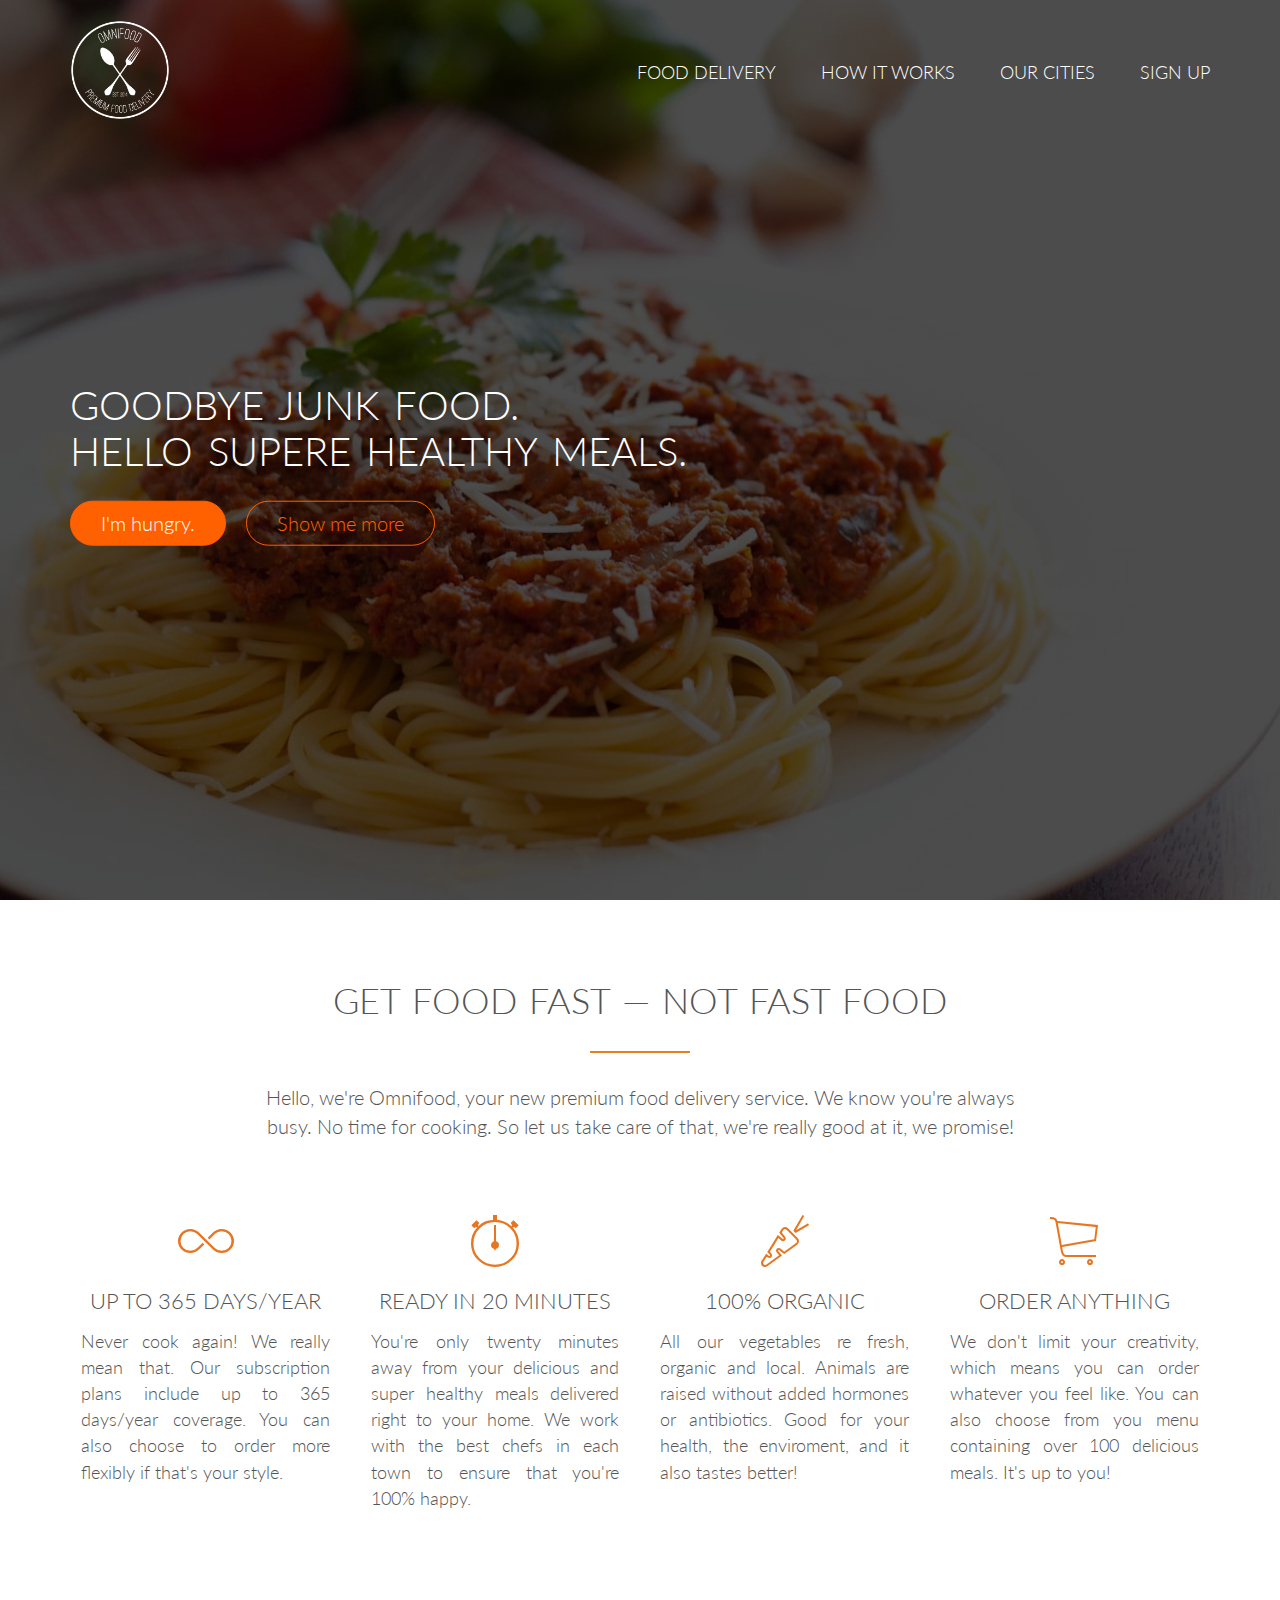
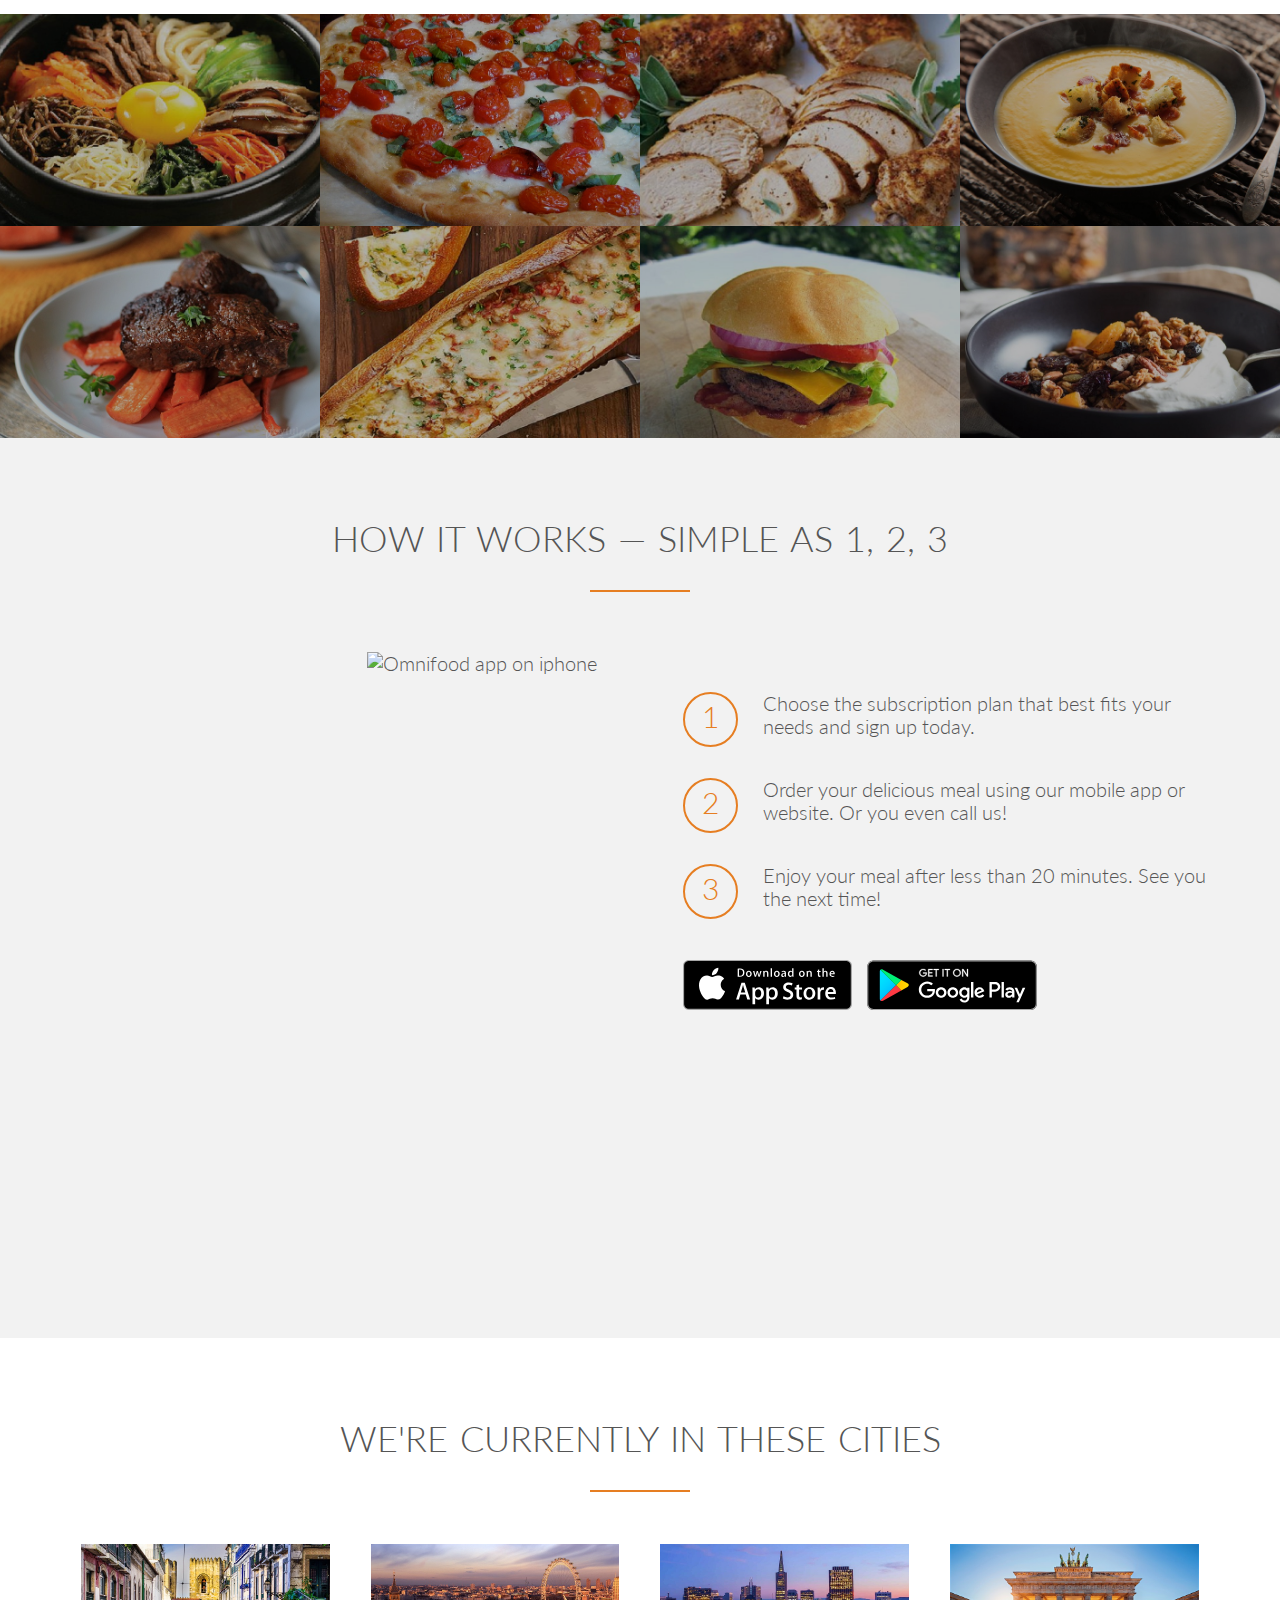
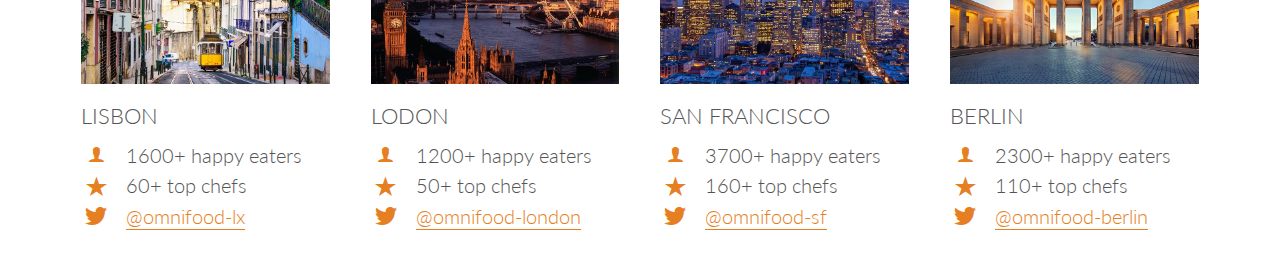
==== omni food/index.html @ cb9ea48e "city section" ====
<!DOCTYPE html>
<html lang="en">
<head>
	<title>Omnifood</title>
	<link rel="stylesheet" type="text/css" href="resource/css/style.css">
	<link rel="stylesheet" type="text/css" href="venders/css/normalize.css">
	<link rel="stylesheet" type="text/css" href="venders/css/grids.css">
	<link href="https://fonts.googleapis.com/css?family=Lato:100,300,300i,400" rel="stylesheet">
	<link rel="stylesheet" type="text/css" href="venders/css/ionicons.min.css">
</head>
<body>
<header>

<nav >
<div class="row">
	<img src="resource/image/logo-white.png" class="logo">

		<ul class="main-nav">
			<li><a href="#">food delivery</a></li>
			<li><a href="#">how it works</a></li>
			<li><a href="#">our cities</a></li>
			<li><a href="#">sign up</a></li>
		</ul>

	</div>
	</nav>
	<div class="hero-text-box">
	<h1>goodbye junk food. <br>hello supere healthy meals.</h1>
	<a class="btn btn-full" href="#">I'm hungry.</a>
	<a class="btn btn-ghost" href="">Show me more</a>
</div>
</header>
<section class="section-features">
	<div class="row">
		<h2>Get food fast &mdash; not fast food</h2>
		<p class="long-copy">
			Hello, we're Omnifood, your new premium food delivery service. We know you're always busy. No time for cooking. So let us take care of that, we're really good at it, we promise!
		</p>
	</div>

	<div class="row">
		<div class="col span-1-of-4 box">
			<i class="ion-ios-infinite-outline  icon-big"></i>
			<h3>Up to 365 days/year</h3>
			<p>Never cook again! We really mean that. Our subscription plans include up to 365 days/year coverage. You can also choose to order more flexibly if that's your style.</p>
		</div>

		<div class="col span-1-of-4 box">
			<i class="ion-ios-stopwatch-outline icon-big"></i>
			<h3>Ready in 20 minutes</h3>
			<p>You're only twenty minutes away from your delicious and super healthy meals delivered right to your home. We work with the best chefs in each town to ensure that you're 100% happy.</p>
		</div>


		<div class="col span-1-of-4 box">
				<i class="ion-ios-nutrition-outline icon-big"></i>
			<h3>100% organic</h3>
			<p>All our vegetables re fresh, organic and local. Animals are raised without added hormones or antibiotics. Good for your health, the enviroment, and it also tastes better!</p>
		</div>

		<div class="col span-1-of-4 box">
			<i class="ion-ios-cart-outline icon-big"></i>
			<h3>Order anything</h3>
			<p>We don't limit your creativity, which means you can order whatever you feel like. You can also choose from you menu containing over 100 delicious meals. It's up to you!</p>
		</div>
	</div>
</section>



<section class="section-meals">
	<ul class="meals-showcase clearfix">
		<li>
			<figure class="meal-photo">
				<img src="resource/image/1.jpg" alt="Korean bibimbap with egg and vegetables">
			</figure>
		</li>
		<li>
			<figure class="meal-photo">
					<img src="resource/image/2.jpg" alt="Simple italian pizza with cherry tomatoes">
			</figure>
		</li>
		<li>
			<figure class="meal-photo">
					<img src="resource/image/3.jpg" alt="Chicken breast stack with vegetables">
			</figure>
		</li>
		<li>
			<figure class="meal-photo">
					<img src="resource/image/4.jpg" alt="Autumn pumpkin soup">
			</figure>
		</li>
	</ul>
	<ul class="meals-showcase clearfix">
		<li>
			<figure class="meal-photo">
				<img src="resource/image/5.jpg" alt="Paleo beef steak with vegetables">
			</figure>
		</li>
		<li>
			<figure class="meal-photo">
					<img src="resource/image/6.jpg" alt="Healthy baguette with egg and vegetables">
			</figure>
		</li>
		<li>
			<figure class="meal-photo">
					<img src="resource/image/7.jpg" alt="Burger with cheddar and bacon">
			</figure>
		</li>
		<li>
			<figure class="meal-photo">
					<img src="resource/image/8.jpg" alt="Granola with cherries and strawberries">
			</figure>
		</li>
	</ul>
</section >

<section class="section-steps">
	<div class="row">
		<h2>How it works &mdash; Simple as 1, 2, 3</h2>
	</div>
	<div class="row">
		<div class="col span-2-of-4 steps-box">
			<img src="resource/image/iphone1.png" alt="Omnifood app on iphone" class="app-screen">
		</div>
		<div class="col span-2-of-4  steps-box">
			<div class="works-step">
				<div>1</div>
				<p>Choose the subscription plan that best fits your needs and sign up today.</p>
			</div>

		<div class="works-step">
			<div>2</div>
			<p>Order your delicious meal using our mobile app or website. Or you even call us!</p>
		</div>
		<div class="works-step">
			<div>3</div>
			<p>Enjoy your meal after less than 20 minutes. See you the next time!</p>
		</div>
		<a href="#" class="btn-app"><img src="resource/image/appstore-download.svg" alt="App Store Button"></a>
		<a href="#" class="btn-app"><img src="resource/image/android-download.svg" alt="Play Store Button"></a>
	</div>
	</div>
</section>
<section class="section-cities">
	<div class="row">
		<h2>We're currently in these cities</h2>
	</div>
	<div class="row">
		<div class="col span-1-of-4 box">
			<img src="resource/image/libton.jpg" alt="Lisbon">
			<h3>Lisbon</h3>
			<div class="city-feature">
				<i class="ion-ios-person icon-small"></i>
				1600+ happy eaters
			</div>
			<div class="city-feature">
				<i class="ion-ios-star icon-small"></i>
				60+ top chefs
			</div>
			<div class="city-feature">
				<i class="ion-social-twitter icon-small"></i>
				<a href="#">@omnifood-lx</a>
			</div>
		</div>
		<div class="col span-1-of-4 box">
			<img src="resource/image/london.jpg" alt="London">
			<h3>Lodon</h3>
			<div class="city-feature">
				<i class="ion-ios-person icon-small"></i>
				1200+ happy eaters
			</div>
			<div class="city-feature">
				<i class="ion-ios-star icon-small"></i>
				50+ top chefs
			</div>
			<div class="city-feature">
				<i class="ion-social-twitter icon-small"></i>
				<a href="#">@omnifood-london</a>
			</div>
		</div>
		<div class="col span-1-of-4 box">
			<img src="resource/image/san.jpg" alt="San Francisco">
			<h3>San Francisco</h3>
			<div class="city-feature">
				<i class="ion-ios-person icon-small"></i>
				3700+ happy eaters
			</div>
			<div class="city-feature">
				<i class="ion-ios-star icon-small"></i>
				160+ top chefs
			</div>
			<div class="city-feature">
				<i class="ion-social-twitter icon-small"></i>
				<a href="#">@omnifood-sf</a>
			</div>
		</div>
		<div class="col span-1-of-4 box">
			<img src="resource/image/berlin.jpg" alt="Berlin">
			<h3>Berlin</h3>
			<div class="city-feature">
				<i class="ion-ios-person icon-small"></i>
				2300+ happy eaters
			</div>
			<div class="city-feature">
				<i class="ion-ios-star icon-small"></i>
				110+ top chefs
			</div>
			<div class="city-feature">
				<i class="ion-social-twitter icon-small"></i>
				<a href="#">@omnifood-berlin</a>
			</div>
		</div>
	</div>
</section>
</body>
</html>
---- omni food/resource/css/style.css ----
/*---basic setup----*/
*{
	margin: 0;
	padding: 0;
	box-sizing: border-box;
}

html{
	background-color: #fff;
	color: #555;
	font-family: 'Lato', 'Arial',sans-serif;
	font-size: 20px;
	font-weight: 300;
	text-rendering: optimizeLegibility;

}

.clearfix{zoom:1}
.clearfix:after{
	content: '.';
	clear: both;
	display: block;
	height: 0;
	visibility: hidden;
}
/*-------------------*/
/* reusable component*/
/*-------------------*/

.row{
	max-width: 1140px;
	margin: 0 auto;
}
section{
	padding: 80px 0!important;
clear: both;
}

.box{
	padding: 1%;
}
/*----Heading------*/
h1,
h2,
h3{
	font-weight: 300;
	text-transform: uppercase;

}

h1{
	margin-top: 0;
	margin-bottom: 20px;
	color:#fff;
	font-size: 240%;
	word-spacing: 4px;
}
h2{
	font-size: 180%;
	word-spacing: 2px;
	text-align: center;
	margin-bottom: 30px;
}
h3{
	font-size: 110%;
	margin-bottom: 15px;
}
h2:after{
	display: block;
	height: 2px;
	background-color: #e67e22;
	content: "";
	width: 100px;
	margin: 0 auto;
	margin-top: 30px;
}


/*------PARAGRAPHS--------*/
.long-copy{
	line-height: 145%;
	width: 70%;
	margin-left: 15%;
	text-align: center;

}

.box p{
	font-size: 90%;
	line-height: 145%;
	text-align: justify;
  text-justify: inter-word;
}

/*------ICONS--------*/

.icon-big{
	font-size: 320%;
	display: block;
	color: #e67622;
	margin-bottom: 10px;
}
.icon-small{
	display: inline-block;
	width:30px;
	text-align: center;
	color: #e67e22;
	font-size: 120%;
	margin-right: 10px;

	line-height: 120%;
	vertical-align: middle;
	margin-top: -5px;
}

/*----------LINK----*/
a:link,
a:visited{
	color: #e67e22;
	text-decoration: none;
	padding-bottom: 1px;
	border-bottom: 1px solid #e67e22;
	transition: border-bottom 0.2s, color 0.2s;
}
a:hover,
a:active{
	color:#555;
	border-bottom: 1px solid transparent;
}
/*------Buttom--------*/

.btn:link,
.btn:visited {
	display: inline-block;
	padding: 10px 30px;
	font-weight: 300;
	text-decoration: none;
	border-radius: 200px;
	transition: background-color 0.2s,border 0.2s,color 0.2s;
}

.btn-full:link,
.btn-full:visited{
	background-color: #FF6000;
	border: 1px solid #FF6000;
	color: #FFF;
	margin-right: 15px;
}

.btn-ghost:link,
.btn-ghost:visited{
	border: 1px solid #FF6000;
	color: #FF6000;

}

.btn:active,
.btn:hover{
	background-color: #CA6D00;
	color: #fff;
	border-color: #CA6D00;
}


/*---header-----*/
header{
	background-image:   linear-gradient(rgba(0,0,0,0.7),rgba(0,0,0,0.7)), url(img/spaghetti.jpg);
	background-size: cover;
	background-position: center;
	height: 100vh;
}

.hero-text-box{
	position: absolute;
	width: 1140px;
	top:50%;
	left: 50%;
	transform: translate(-50%,-50%);
}

.logo{
	height: 100px;
	width: auto;
	float: left;
	margin-top: 20px;
}

.main-nav{
	float: right;
	list-style: none;
	margin-top: 60px;
}

.main-nav li{
	display: inline-block;
	margin-left: 40px;
}

.main-nav li a:link,
.main-nav li a:visited{
	padding: 4px 0;
	text-decoration: none;
	color: #fff;
	text-transform: uppercase;
	font-size: 90%;
	border-bottom: 2px solid transparent;
	transition: border-bottom 0.2s;
}

.main-nav li a:hover,
.main-nav li a:active{
	border-bottom: 2px solid #FF6000;
}


/*---features-----*/

.section-features{
	text-align: center;

}
.section-features .long-copy{
	margin-bottom: 40px;

}


/*----------MEALS----*/

.section-meals{
	padding: 0;
	padding-bottom: 0!important;
	list-style: none;
	width: 100%;


}
.meals-showcase li{
	display: block;
	float: left;
	width: 25%;


}
.meal-photo{
	width: 100%;
	margin: 0;
background-color: #000;
	overflow: hidden;
}

.meal-photo img{
	opacity: 0.7;
	width: 100%;
	height: auto;
	transform: scale(1.15);
	transition: transform 0.5s,opacity 0.5s;
}

.meal-photo img:hover{
	opacity: 1;
	transform: scale(1.03);
}

/*------HOW IT WORKS--------*/
.section-steps{

	background: #f2f2f2;
height: 100vh;
}
.steps-box:first-child{
	text-align: right;
	padding-right: 3%;
	margin-top: 30px;
}
.steps-box:last-child{
	padding-left: 3%;
	margin-top: 70px;
	margin-bottom: 70px;
}
.app-screen{
	width: 40%;
}
.works-step{
	margin-bottom: 40px;
}
.works-step:last-of-type{
	margin-bottom: 50px;
}
.works-step div{
	color: #e67e22;
	border: 2px solid #e67e22;
	display: inline-block;
	border-radius: 50%;
	height: 55px;
	width: 55px;
	text-align: center;
	padding: 5px;
	float: left;
	font-size: 150%;
	margin-right: 25px;
}
.btn-app:link,
.btn-app:visited{
	border: 0;
}
.btn-app img{
	height: 50px;
	width: auto;
	margin-right: 10px;
}

/*---------------------------CITIES---------------*/

.box img{
	width: 100%;
	height: auto;
	margin-bottom: 15px;
}
.city-feature{
	margin-bottom: 5px;
}
---- omni food/venders/css/grids.css ----
/*  SECTIONS  ============================================================================= */

.section {
	clear: both;
	padding: 0px;
	margin: 0px;
}

/*  GROUPING  ============================================================================= */


.group:before,
.group:after {
    content:"";
    display:table;
}
.group:after {
    clear:both;
}
.group {
    zoom:1; /* For IE 6/7 (trigger hasLayout) */
}

/*  GRID COLUMN SETUP   ==================================================================== */

.col {
	display: block;
	float:left;
	margin: 1% 0 1% 1.6%;
}

.col:first-child { margin-left: 0; } /* all browsers except IE6 and lower */


/*  REMOVE MARGINS AS ALL GO FULL WIDTH AT 480 PIXELS */

@media only screen and (max-width: 480px) {
	.col {
		margin: 1% 0 1% 0%;
	}
}

/*  GRID OF FOUR   ============================================================================= */

.span-4-of-4 {
	width: 100%;
}

.span-3-of-4 {
	width: 74.6%;
}

.span-2-of-4 {
	width: 49.2%;
}

.span-1-of-4 {
	width: 23.8%;
}


/*  GO FULL WIDTH AT LESS THAN 480 PIXELS */

@media only screen and (max-width: 480px) {
	.span-4-of-4 {
		width: 100%;
	}
	.span-3-of-4 {
		width: 100%;
	}
	.span-2-of-4 {
		width: 100%;
	}
	.span-1-of-4 {
		width: 100%;
	}
}
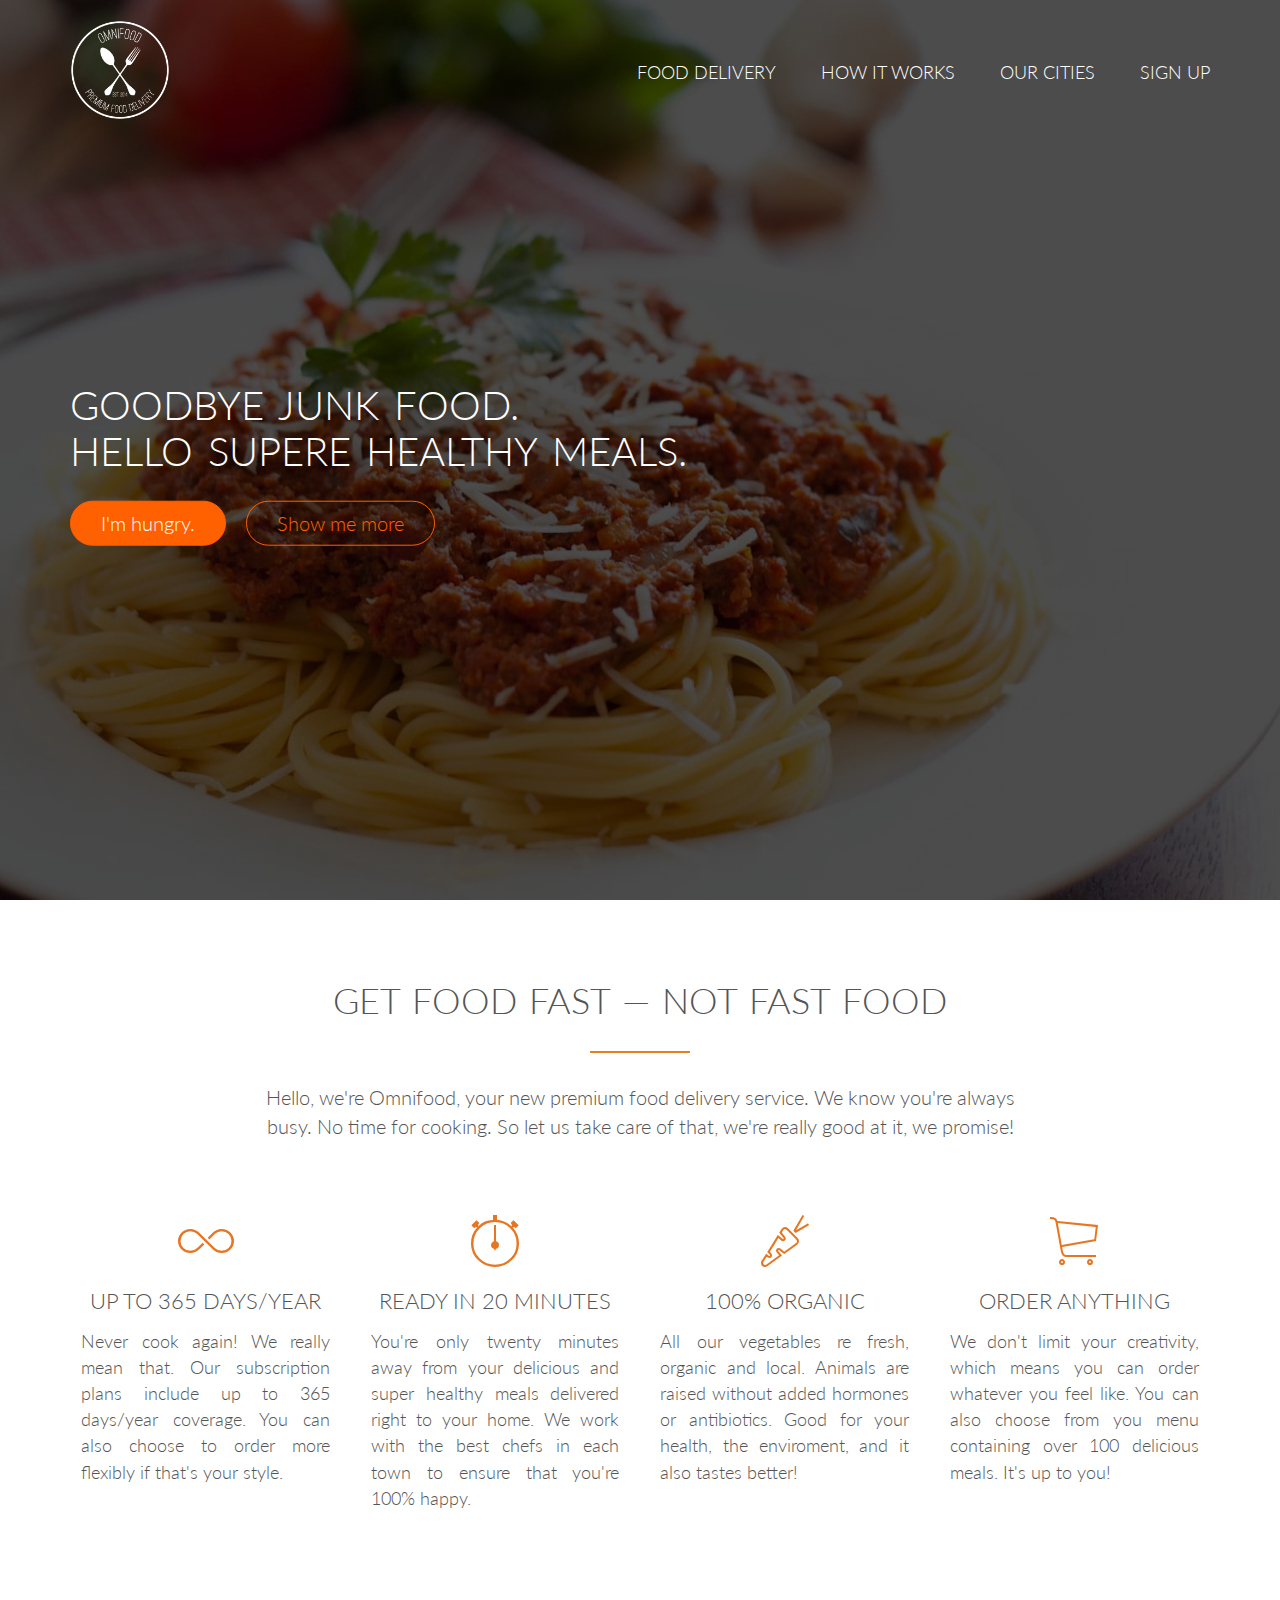
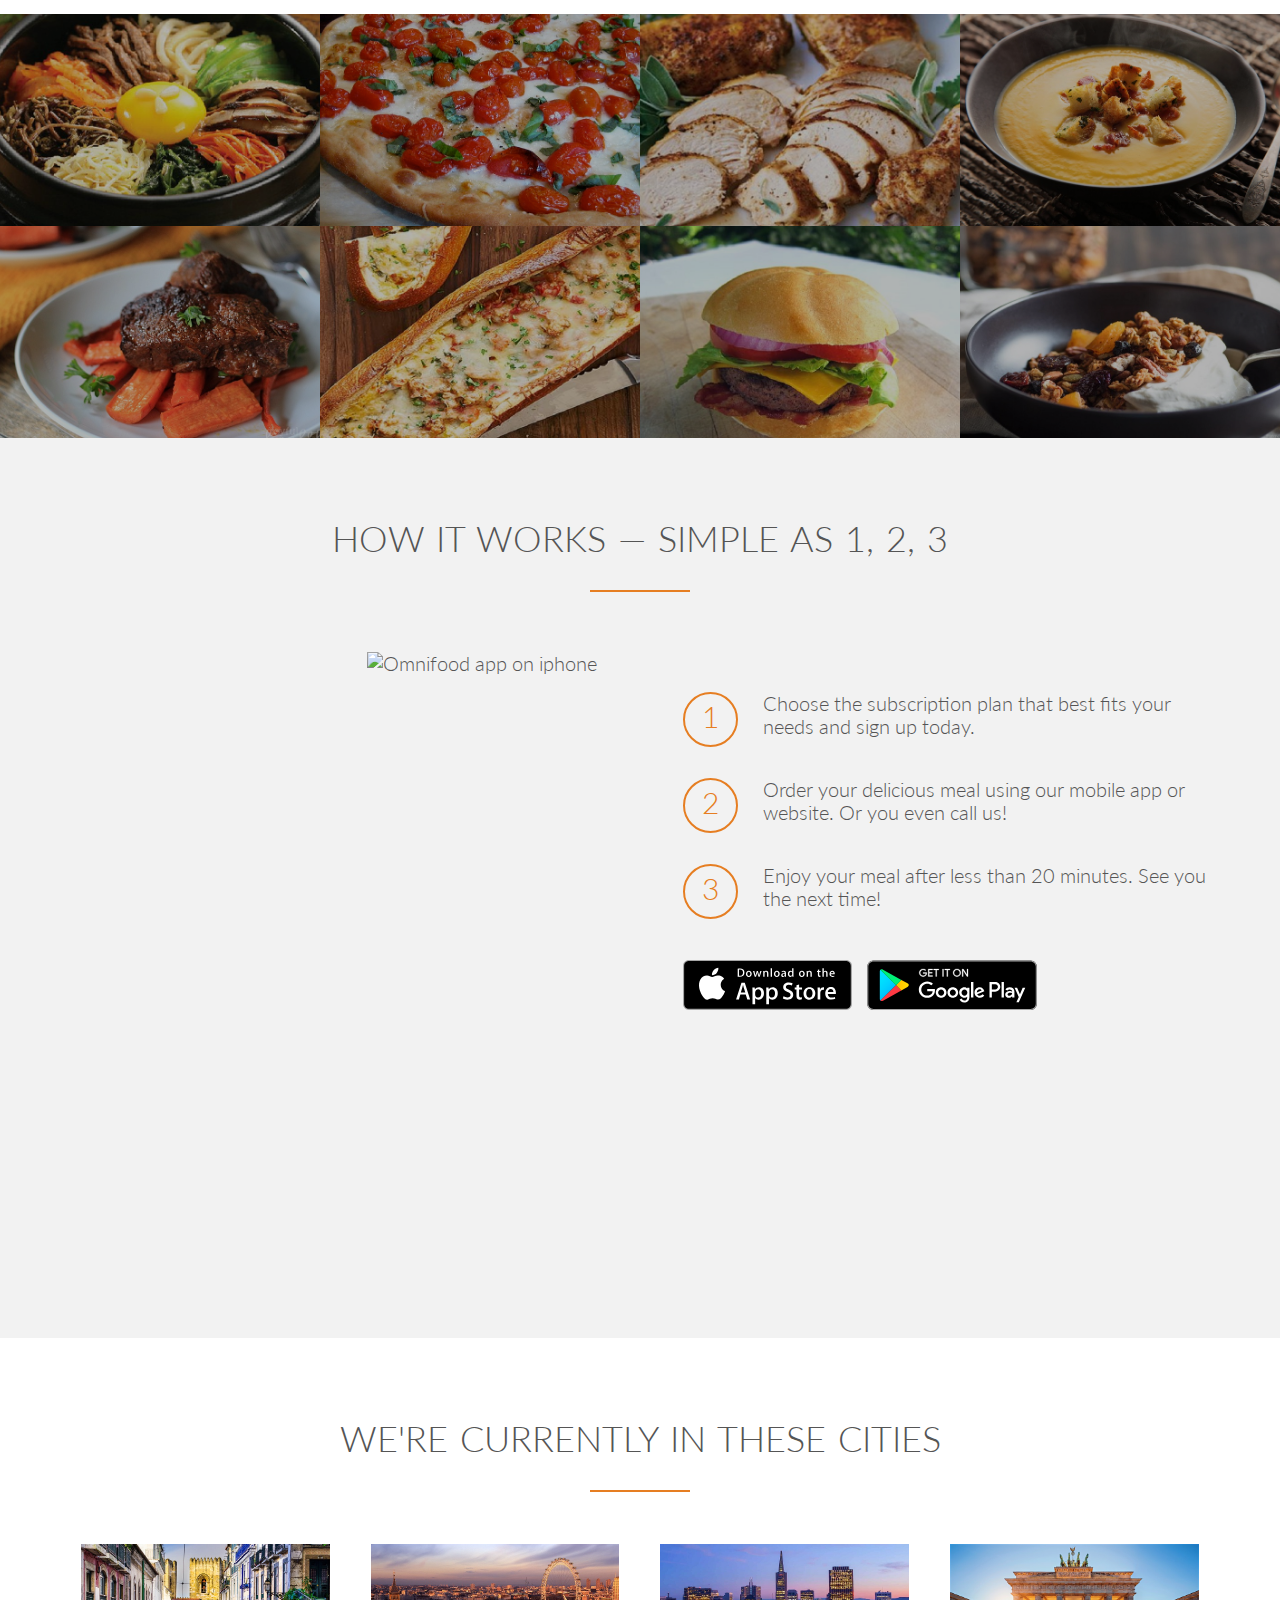
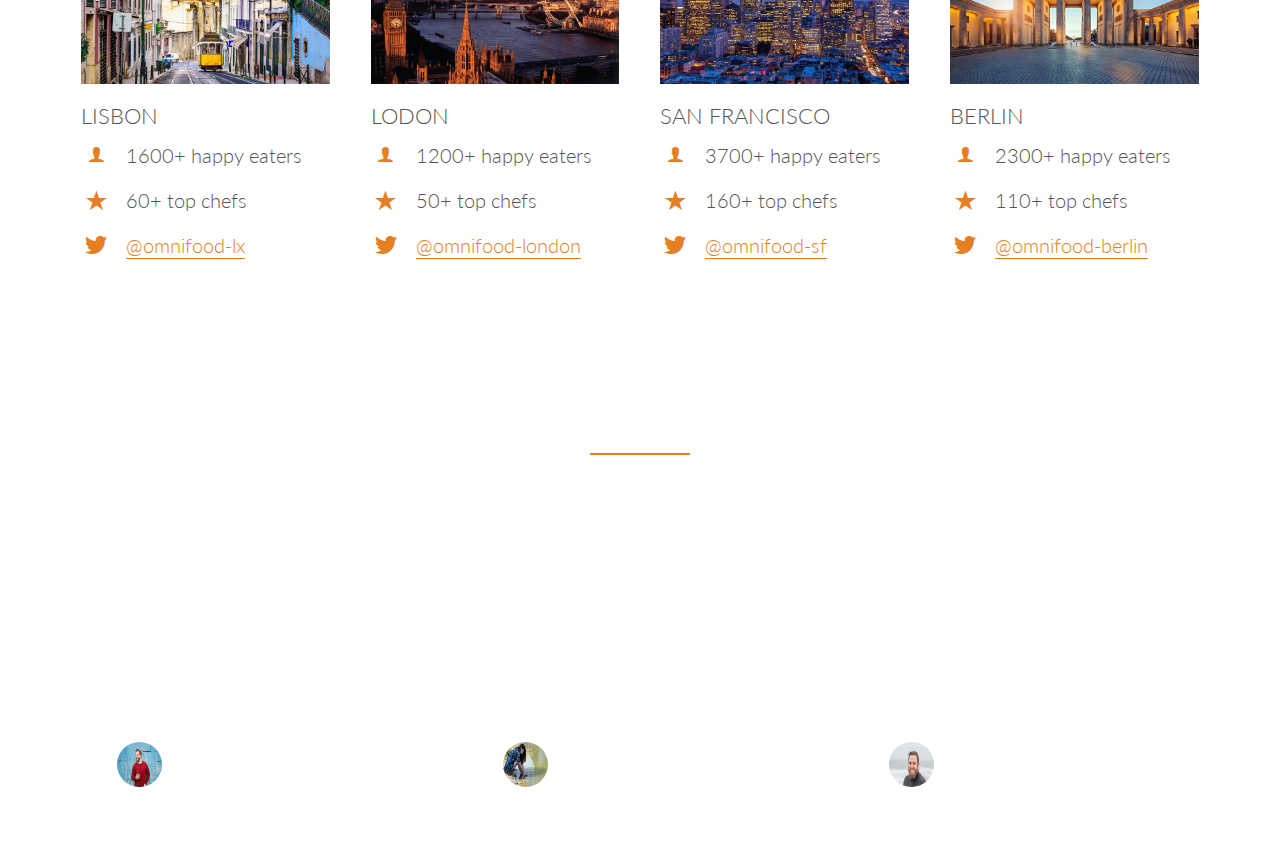
==== commit 5c9ece23: "testominial section" ====
--- a/omni food/index.html
+++ b/omni food/index.html
@@ -213,5 +213,31 @@
 		</div>
 	</div>
 </section>
+
+<section class="section-testimonials">
+	<div class="row">
+		<h2>Our customers can't live without us</h2>
+	</div>
+	<div class="row">
+		<div class="col span-1-of-3">
+			<blockquote>
+				Omnifood is just awesome! I just launched a startup which leaves me with no time for cooking, so Omnifood is a life-saver. Now that I got used to it, I couldn't live without my daily meals!
+				<cite><img src="resource/image/alberto.jpg" alt="alberto">Alberto Duncan</cite>
+			</blockquote>
+		</div>
+		<div class="col span-1-of-3">
+			<blockquote>
+				Inexpensive, healthy and great-tasting meals, delivered right to my home. We have lots of food delivery here in Lisbon, but no one comes even close to Omnifood. Me and my family are so in love!
+				<cite><img src="resource/image/silva.jpg" alt="silva">Joana Silva</cite>
+			</blockquote>
+		</div>
+		<div class="col span-1-of-3">
+			<blockquote>
+				I was looking for a quick and easy food delievery service in San Francisco. I tried a lot of them and ended up with Omnifood. Best food delivery service in the Bay Area. Keep up the great work!
+				<cite><img src="resource/image/Milton-Chapman.jpg" alt="milton">Milton Chapman</cite>
+			</blockquote>
+		</div>
+	</div>
+</div>
 </body>
 </html>
--- a/omni food/resource/css/style.css
+++ b/omni food/resource/css/style.css
@@ -312,11 +312,52 @@
 
 /*---------------------------CITIES---------------*/
 
+
 .box img{
 	width: 100%;
 	height: auto;
 	margin-bottom: 15px;
 }
 .city-feature{
+	height: 40px;
 	margin-bottom: 5px;
 }
+
+/*---------------------------TESTIMONIALS---------------*/
+
+.section-testimonials{
+	background-image: linear-gradient(rgba(0, 0, 0, 0.8),rgba(0, 0, 0, 0.8)),url(img/pizza.jpg);
+	background-size: cover;
+	color:#fff;
+	background-attachment: fixed;
+	height: 550px;
+}
+blockquote{
+	padding: 2%;
+	font-style: italic;
+	line-height: 145%;
+	position: relative;
+	margin: 40px;
+	text-align: justify;
+	text-justify: inter-word;
+}
+blockquote:before{
+	content: "\201C";
+	font-size: 400%;
+	display: block;
+	position: absolute;
+	top:-5px;
+	left: -5px;
+}
+cite{
+	font-size: 90%;
+	margin-top: 25px;
+	display: block;
+}
+cite img{
+	height: 45px;
+	width: 45px;
+	border-radius: 50%;
+	margin-right: 10px;
+	vertical-align: middle;
+}
--- a/omni food/venders/css/grids.css
+++ b/omni food/venders/css/grids.css
@@ -75,3 +75,32 @@
 		width: 100%;
 	}
 }
+/*  GRID OF THREE   ============================================================================= */
+
+
+.span-3-of-3 {
+	width: 100%;
+}
+
+.span-2-of-3 {
+	width: 66.13%; 
+}
+
+.span-1-of-3 {
+	width: 32.26%;
+}
+
+
+/*  GO FULL WIDTH AT LESS THAN 480 PIXELS */
+
+@media only screen and (max-width: 480px) {
+	.span-3-of-3 {
+		width: 100%;
+	}
+	.span-2-of-3 {
+		width: 100%;
+	}
+	.span-1-of-3 {
+		width: 100%;
+	}
+}
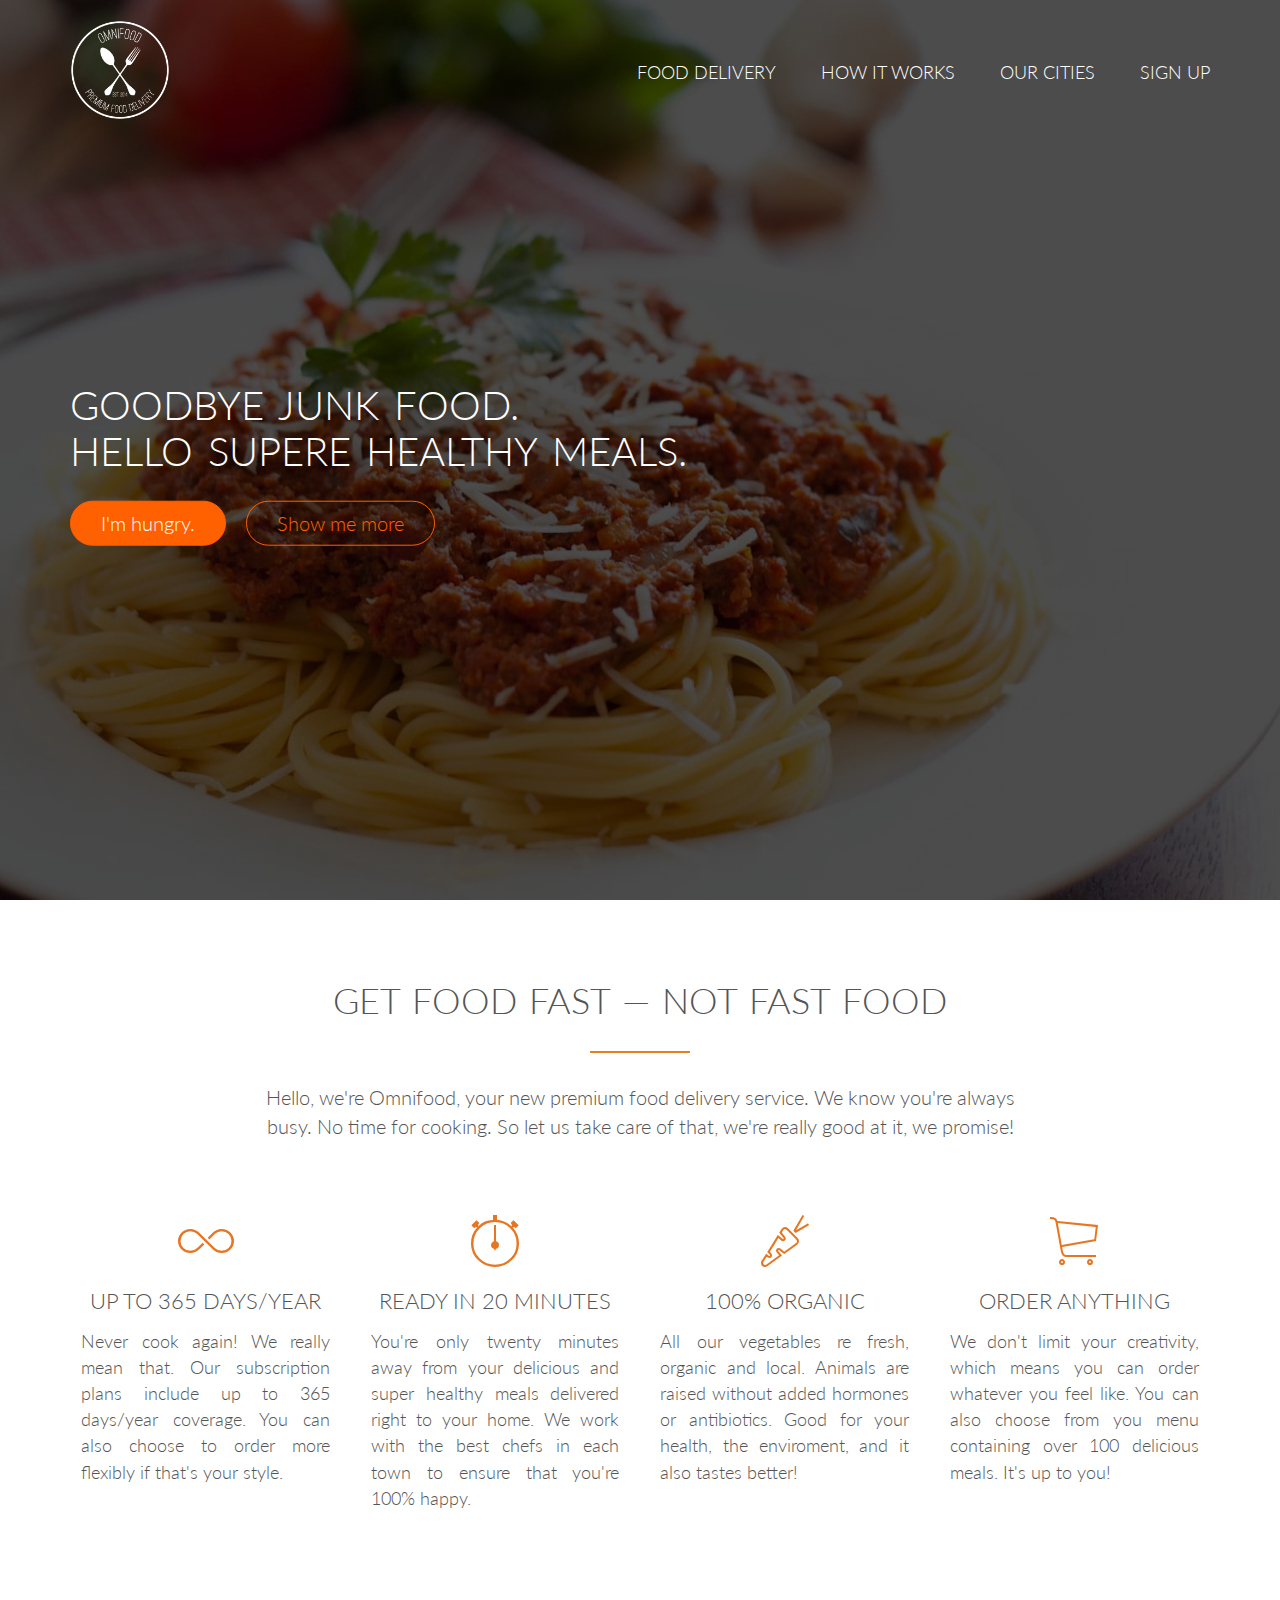
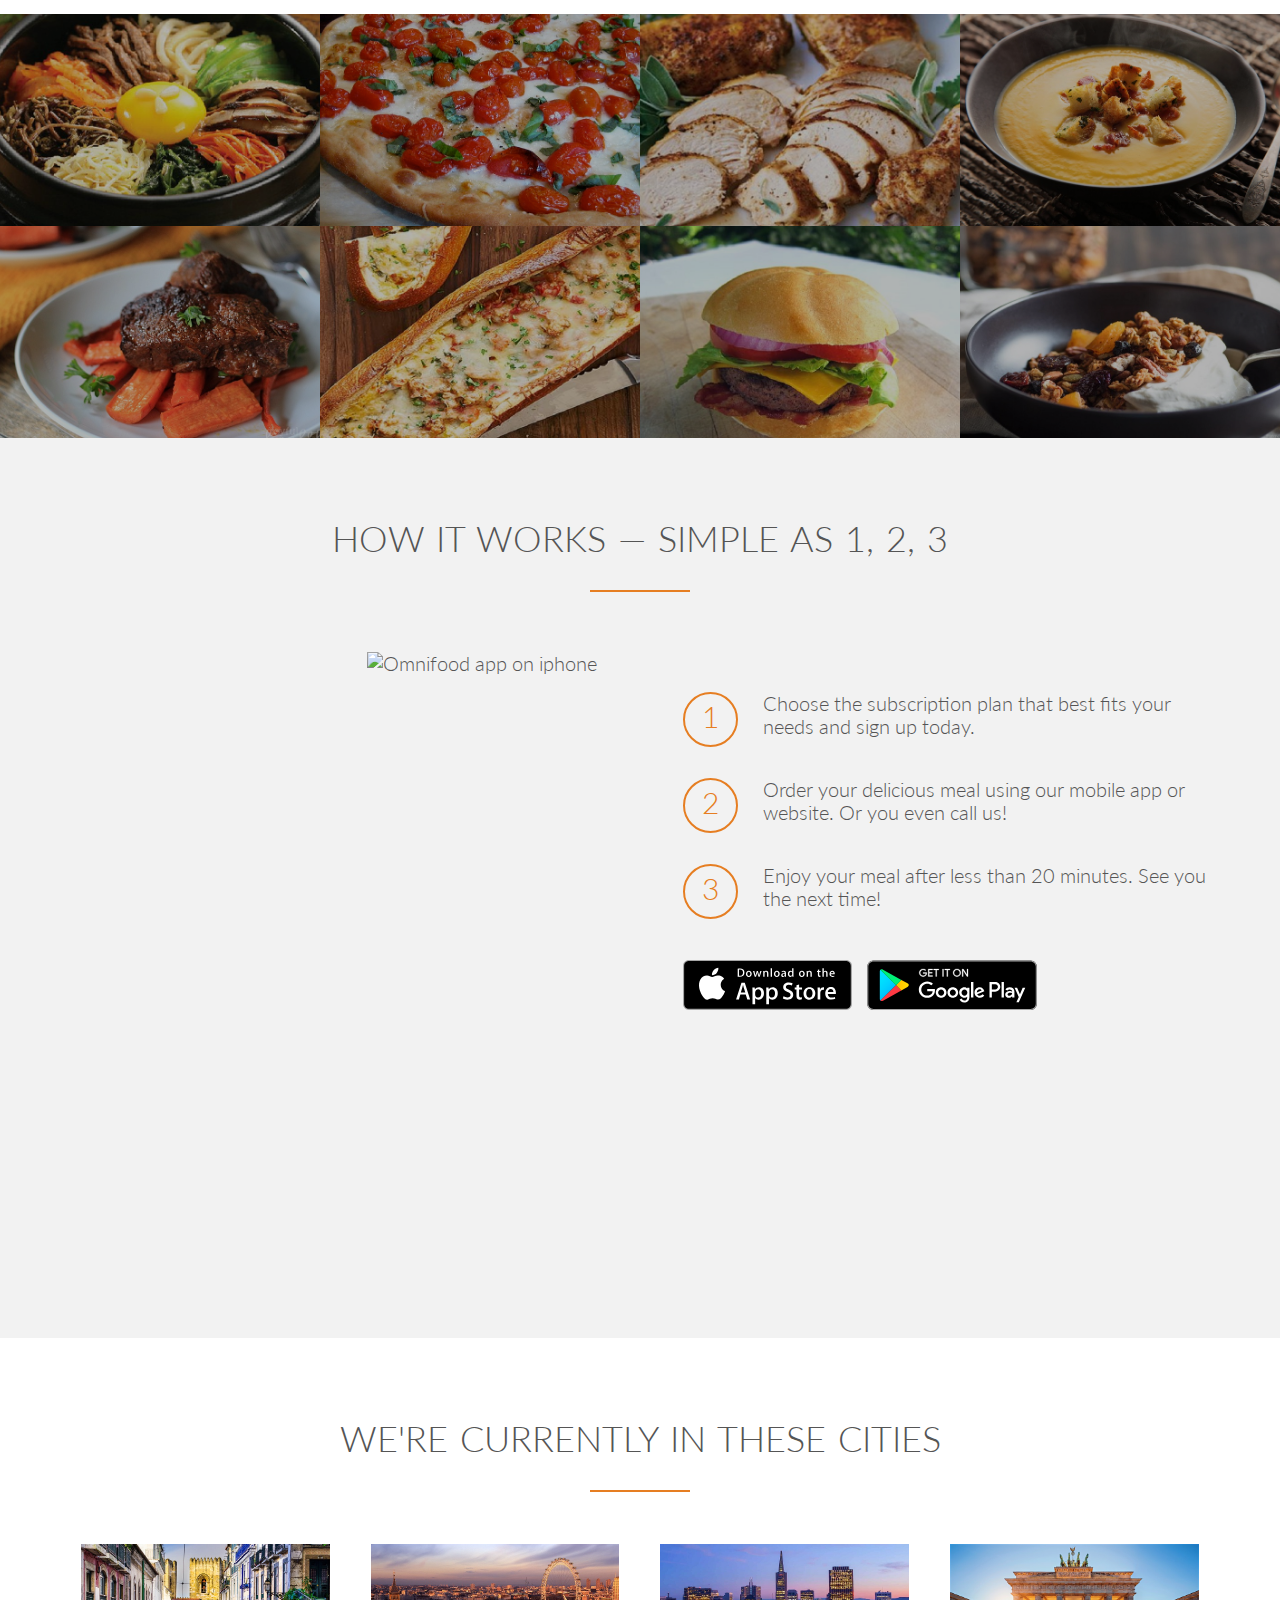
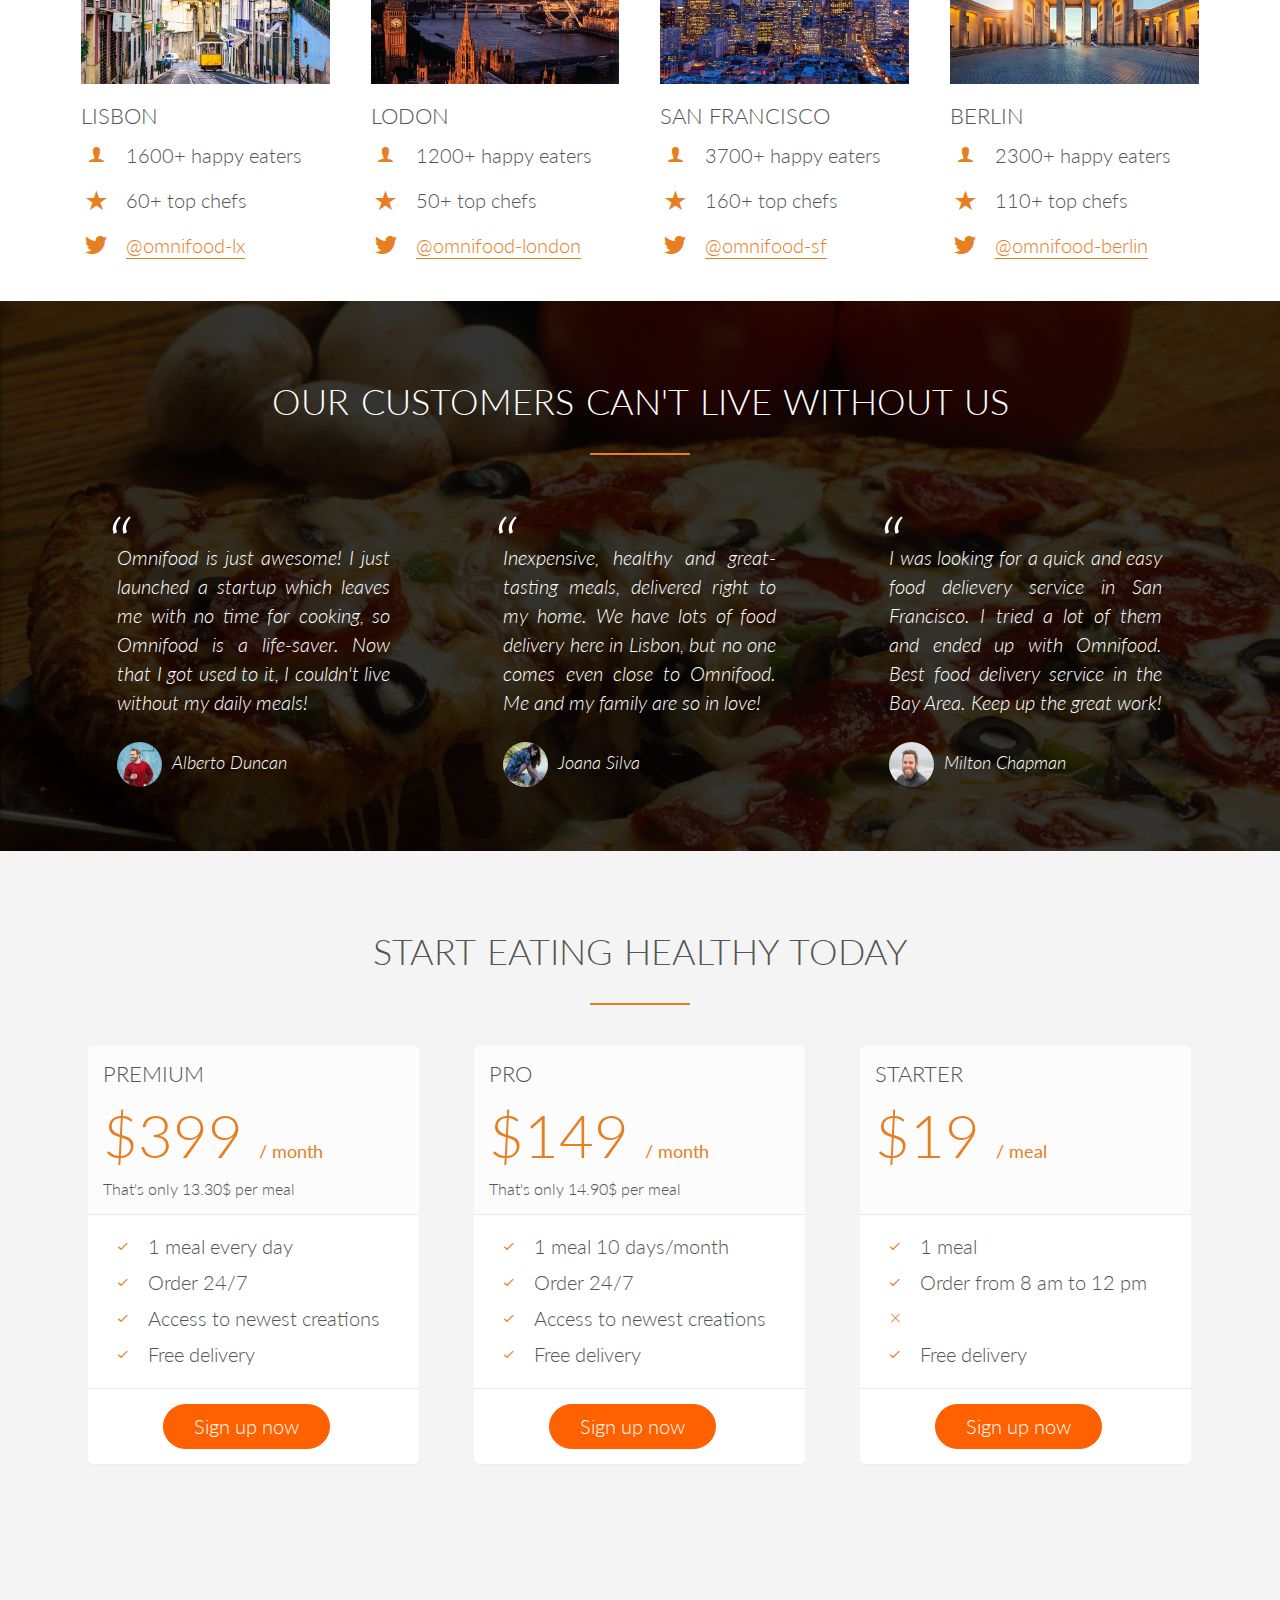
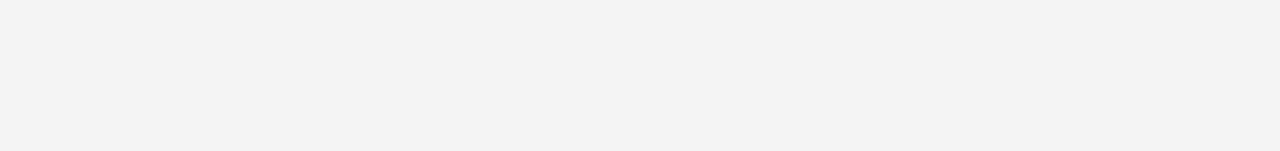
==== commit 0d301418: "section plan" ====
--- a/omni food/index.html
+++ b/omni food/index.html
@@ -1,243 +1,305 @@
 <!DOCTYPE html>
 <html lang="en">
+
 <head>
 	<title>Omnifood</title>
 	<link rel="stylesheet" type="text/css" href="resource/css/style.css">
 	<link rel="stylesheet" type="text/css" href="venders/css/normalize.css">
 	<link rel="stylesheet" type="text/css" href="venders/css/grids.css">
-	<link href="https://fonts.googleapis.com/css?family=Lato:100,300,300i,400" rel="stylesheet">
+	<link href="https://fonts.googleapis.com/css?family=Lato:100,200,300,300i,400" rel="stylesheet">
 	<link rel="stylesheet" type="text/css" href="venders/css/ionicons.min.css">
 </head>
+
 <body>
-<header>
-
-<nav >
-<div class="row">
-	<img src="resource/image/logo-white.png" class="logo">
-
-		<ul class="main-nav">
-			<li><a href="#">food delivery</a></li>
-			<li><a href="#">how it works</a></li>
-			<li><a href="#">our cities</a></li>
-			<li><a href="#">sign up</a></li>
+	<header>
+
+		<nav>
+			<div class="row">
+				<img src="resource/image/logo-white.png" class="logo">
+
+				<ul class="main-nav">
+					<li><a href="#">food delivery</a></li>
+					<li><a href="#">how it works</a></li>
+					<li><a href="#">our cities</a></li>
+					<li><a href="#">sign up</a></li>
+				</ul>
+
+			</div>
+		</nav>
+		<div class="hero-text-box">
+			<h1>goodbye junk food. <br>hello supere healthy meals.</h1>
+			<a class="btn btn-full" href="#">I'm hungry.</a>
+			<a class="btn btn-ghost" href="">Show me more</a>
+		</div>
+	</header>
+	<section class="section-features">
+		<div class="row">
+			<h2>Get food fast &mdash; not fast food</h2>
+			<p class="long-copy">
+				Hello, we're Omnifood, your new premium food delivery service. We know you're always busy. No time for cooking. So let us take care of that, we're really good at it, we promise!
+			</p>
+		</div>
+
+		<div class="row">
+			<div class="col span-1-of-4 box">
+				<i class="ion-ios-infinite-outline  icon-big"></i>
+				<h3>Up to 365 days/year</h3>
+				<p>Never cook again! We really mean that. Our subscription plans include up to 365 days/year coverage. You can also choose to order more flexibly if that's your style.</p>
+			</div>
+
+			<div class="col span-1-of-4 box">
+				<i class="ion-ios-stopwatch-outline icon-big"></i>
+				<h3>Ready in 20 minutes</h3>
+				<p>You're only twenty minutes away from your delicious and super healthy meals delivered right to your home. We work with the best chefs in each town to ensure that you're 100% happy.</p>
+			</div>
+
+
+			<div class="col span-1-of-4 box">
+				<i class="ion-ios-nutrition-outline icon-big"></i>
+				<h3>100% organic</h3>
+				<p>All our vegetables re fresh, organic and local. Animals are raised without added hormones or antibiotics. Good for your health, the enviroment, and it also tastes better!</p>
+			</div>
+
+			<div class="col span-1-of-4 box">
+				<i class="ion-ios-cart-outline icon-big"></i>
+				<h3>Order anything</h3>
+				<p>We don't limit your creativity, which means you can order whatever you feel like. You can also choose from you menu containing over 100 delicious meals. It's up to you!</p>
+			</div>
+		</div>
+	</section>
+
+
+
+	<section class="section-meals">
+		<ul class="meals-showcase clearfix">
+			<li>
+				<figure class="meal-photo">
+					<img src="resource/image/1.jpg" alt="Korean bibimbap with egg and vegetables">
+				</figure>
+			</li>
+			<li>
+				<figure class="meal-photo">
+					<img src="resource/image/2.jpg" alt="Simple italian pizza with cherry tomatoes">
+				</figure>
+			</li>
+			<li>
+				<figure class="meal-photo">
+					<img src="resource/image/3.jpg" alt="Chicken breast stack with vegetables">
+				</figure>
+			</li>
+			<li>
+				<figure class="meal-photo">
+					<img src="resource/image/4.jpg" alt="Autumn pumpkin soup">
+				</figure>
+			</li>
 		</ul>
-
-	</div>
-	</nav>
-	<div class="hero-text-box">
-	<h1>goodbye junk food. <br>hello supere healthy meals.</h1>
-	<a class="btn btn-full" href="#">I'm hungry.</a>
-	<a class="btn btn-ghost" href="">Show me more</a>
-</div>
-</header>
-<section class="section-features">
-	<div class="row">
-		<h2>Get food fast &mdash; not fast food</h2>
-		<p class="long-copy">
-			Hello, we're Omnifood, your new premium food delivery service. We know you're always busy. No time for cooking. So let us take care of that, we're really good at it, we promise!
-		</p>
-	</div>
-
-	<div class="row">
-		<div class="col span-1-of-4 box">
-			<i class="ion-ios-infinite-outline  icon-big"></i>
-			<h3>Up to 365 days/year</h3>
-			<p>Never cook again! We really mean that. Our subscription plans include up to 365 days/year coverage. You can also choose to order more flexibly if that's your style.</p>
-		</div>
-
-		<div class="col span-1-of-4 box">
-			<i class="ion-ios-stopwatch-outline icon-big"></i>
-			<h3>Ready in 20 minutes</h3>
-			<p>You're only twenty minutes away from your delicious and super healthy meals delivered right to your home. We work with the best chefs in each town to ensure that you're 100% happy.</p>
-		</div>
-
-
-		<div class="col span-1-of-4 box">
-				<i class="ion-ios-nutrition-outline icon-big"></i>
-			<h3>100% organic</h3>
-			<p>All our vegetables re fresh, organic and local. Animals are raised without added hormones or antibiotics. Good for your health, the enviroment, and it also tastes better!</p>
-		</div>
-
-		<div class="col span-1-of-4 box">
-			<i class="ion-ios-cart-outline icon-big"></i>
-			<h3>Order anything</h3>
-			<p>We don't limit your creativity, which means you can order whatever you feel like. You can also choose from you menu containing over 100 delicious meals. It's up to you!</p>
-		</div>
-	</div>
-</section>
-
-
-
-<section class="section-meals">
-	<ul class="meals-showcase clearfix">
-		<li>
-			<figure class="meal-photo">
-				<img src="resource/image/1.jpg" alt="Korean bibimbap with egg and vegetables">
-			</figure>
-		</li>
-		<li>
-			<figure class="meal-photo">
-					<img src="resource/image/2.jpg" alt="Simple italian pizza with cherry tomatoes">
-			</figure>
-		</li>
-		<li>
-			<figure class="meal-photo">
-					<img src="resource/image/3.jpg" alt="Chicken breast stack with vegetables">
-			</figure>
-		</li>
-		<li>
-			<figure class="meal-photo">
-					<img src="resource/image/4.jpg" alt="Autumn pumpkin soup">
-			</figure>
-		</li>
-	</ul>
-	<ul class="meals-showcase clearfix">
-		<li>
-			<figure class="meal-photo">
-				<img src="resource/image/5.jpg" alt="Paleo beef steak with vegetables">
-			</figure>
-		</li>
-		<li>
-			<figure class="meal-photo">
+		<ul class="meals-showcase clearfix">
+			<li>
+				<figure class="meal-photo">
+					<img src="resource/image/5.jpg" alt="Paleo beef steak with vegetables">
+				</figure>
+			</li>
+			<li>
+				<figure class="meal-photo">
 					<img src="resource/image/6.jpg" alt="Healthy baguette with egg and vegetables">
-			</figure>
-		</li>
-		<li>
-			<figure class="meal-photo">
+				</figure>
+			</li>
+			<li>
+				<figure class="meal-photo">
 					<img src="resource/image/7.jpg" alt="Burger with cheddar and bacon">
-			</figure>
-		</li>
-		<li>
-			<figure class="meal-photo">
+				</figure>
+			</li>
+			<li>
+				<figure class="meal-photo">
 					<img src="resource/image/8.jpg" alt="Granola with cherries and strawberries">
-			</figure>
-		</li>
-	</ul>
-</section >
-
-<section class="section-steps">
-	<div class="row">
-		<h2>How it works &mdash; Simple as 1, 2, 3</h2>
-	</div>
-	<div class="row">
-		<div class="col span-2-of-4 steps-box">
-			<img src="resource/image/iphone1.png" alt="Omnifood app on iphone" class="app-screen">
-		</div>
-		<div class="col span-2-of-4  steps-box">
-			<div class="works-step">
-				<div>1</div>
-				<p>Choose the subscription plan that best fits your needs and sign up today.</p>
-			</div>
-
-		<div class="works-step">
-			<div>2</div>
-			<p>Order your delicious meal using our mobile app or website. Or you even call us!</p>
-		</div>
-		<div class="works-step">
-			<div>3</div>
-			<p>Enjoy your meal after less than 20 minutes. See you the next time!</p>
-		</div>
-		<a href="#" class="btn-app"><img src="resource/image/appstore-download.svg" alt="App Store Button"></a>
-		<a href="#" class="btn-app"><img src="resource/image/android-download.svg" alt="Play Store Button"></a>
-	</div>
-	</div>
-</section>
-<section class="section-cities">
-	<div class="row">
-		<h2>We're currently in these cities</h2>
-	</div>
-	<div class="row">
-		<div class="col span-1-of-4 box">
-			<img src="resource/image/libton.jpg" alt="Lisbon">
-			<h3>Lisbon</h3>
-			<div class="city-feature">
-				<i class="ion-ios-person icon-small"></i>
-				1600+ happy eaters
-			</div>
-			<div class="city-feature">
-				<i class="ion-ios-star icon-small"></i>
-				60+ top chefs
-			</div>
-			<div class="city-feature">
-				<i class="ion-social-twitter icon-small"></i>
-				<a href="#">@omnifood-lx</a>
-			</div>
-		</div>
-		<div class="col span-1-of-4 box">
-			<img src="resource/image/london.jpg" alt="London">
-			<h3>Lodon</h3>
-			<div class="city-feature">
-				<i class="ion-ios-person icon-small"></i>
-				1200+ happy eaters
-			</div>
-			<div class="city-feature">
-				<i class="ion-ios-star icon-small"></i>
-				50+ top chefs
-			</div>
-			<div class="city-feature">
-				<i class="ion-social-twitter icon-small"></i>
-				<a href="#">@omnifood-london</a>
-			</div>
-		</div>
-		<div class="col span-1-of-4 box">
-			<img src="resource/image/san.jpg" alt="San Francisco">
-			<h3>San Francisco</h3>
-			<div class="city-feature">
-				<i class="ion-ios-person icon-small"></i>
-				3700+ happy eaters
-			</div>
-			<div class="city-feature">
-				<i class="ion-ios-star icon-small"></i>
-				160+ top chefs
-			</div>
-			<div class="city-feature">
-				<i class="ion-social-twitter icon-small"></i>
-				<a href="#">@omnifood-sf</a>
-			</div>
-		</div>
-		<div class="col span-1-of-4 box">
-			<img src="resource/image/berlin.jpg" alt="Berlin">
-			<h3>Berlin</h3>
-			<div class="city-feature">
-				<i class="ion-ios-person icon-small"></i>
-				2300+ happy eaters
-			</div>
-			<div class="city-feature">
-				<i class="ion-ios-star icon-small"></i>
-				110+ top chefs
-			</div>
-			<div class="city-feature">
-				<i class="ion-social-twitter icon-small"></i>
-				<a href="#">@omnifood-berlin</a>
-			</div>
-		</div>
-	</div>
-</section>
-
-<section class="section-testimonials">
-	<div class="row">
-		<h2>Our customers can't live without us</h2>
-	</div>
-	<div class="row">
-		<div class="col span-1-of-3">
-			<blockquote>
-				Omnifood is just awesome! I just launched a startup which leaves me with no time for cooking, so Omnifood is a life-saver. Now that I got used to it, I couldn't live without my daily meals!
-				<cite><img src="resource/image/alberto.jpg" alt="alberto">Alberto Duncan</cite>
-			</blockquote>
-		</div>
-		<div class="col span-1-of-3">
-			<blockquote>
-				Inexpensive, healthy and great-tasting meals, delivered right to my home. We have lots of food delivery here in Lisbon, but no one comes even close to Omnifood. Me and my family are so in love!
-				<cite><img src="resource/image/silva.jpg" alt="silva">Joana Silva</cite>
-			</blockquote>
-		</div>
-		<div class="col span-1-of-3">
-			<blockquote>
-				I was looking for a quick and easy food delievery service in San Francisco. I tried a lot of them and ended up with Omnifood. Best food delivery service in the Bay Area. Keep up the great work!
-				<cite><img src="resource/image/Milton-Chapman.jpg" alt="milton">Milton Chapman</cite>
-			</blockquote>
-		</div>
-	</div>
-</div>
+				</figure>
+			</li>
+		</ul>
+	</section>
+
+	<section class="section-steps">
+		<div class="row">
+			<h2>How it works &mdash; Simple as 1, 2, 3</h2>
+		</div>
+		<div class="row">
+			<div class="col span-2-of-4 steps-box">
+				<img src="resource/image/iphone1.png" alt="Omnifood app on iphone" class="app-screen">
+			</div>
+			<div class="col span-2-of-4  steps-box">
+				<div class="works-step">
+					<div>1</div>
+					<p>Choose the subscription plan that best fits your needs and sign up today.</p>
+				</div>
+
+				<div class="works-step">
+					<div>2</div>
+					<p>Order your delicious meal using our mobile app or website. Or you even call us!</p>
+				</div>
+				<div class="works-step">
+					<div>3</div>
+					<p>Enjoy your meal after less than 20 minutes. See you the next time!</p>
+				</div>
+				<a href="#" class="btn-app"><img src="resource/image/appstore-download.svg" alt="App Store Button"></a>
+				<a href="#" class="btn-app"><img src="resource/image/android-download.svg" alt="Play Store Button"></a>
+			</div>
+		</div>
+	</section>
+	<section class="section-cities">
+		<div class="row">
+			<h2>We're currently in these cities</h2>
+		</div>
+		<div class="row">
+			<div class="col span-1-of-4 box">
+				<img src="resource/image/libton.jpg" alt="Lisbon">
+				<h3>Lisbon</h3>
+				<div class="city-feature">
+					<i class="ion-ios-person icon-small"></i> 1600+ happy eaters
+				</div>
+				<div class="city-feature">
+					<i class="ion-ios-star icon-small"></i> 60+ top chefs
+				</div>
+				<div class="city-feature">
+					<i class="ion-social-twitter icon-small"></i>
+					<a href="#">@omnifood-lx</a>
+				</div>
+			</div>
+			<div class="col span-1-of-4 box">
+				<img src="resource/image/london.jpg" alt="London">
+				<h3>Lodon</h3>
+				<div class="city-feature">
+					<i class="ion-ios-person icon-small"></i> 1200+ happy eaters
+				</div>
+				<div class="city-feature">
+					<i class="ion-ios-star icon-small"></i> 50+ top chefs
+				</div>
+				<div class="city-feature">
+					<i class="ion-social-twitter icon-small"></i>
+					<a href="#">@omnifood-london</a>
+				</div>
+			</div>
+			<div class="col span-1-of-4 box">
+				<img src="resource/image/san.jpg" alt="San Francisco">
+				<h3>San Francisco</h3>
+				<div class="city-feature">
+					<i class="ion-ios-person icon-small"></i> 3700+ happy eaters
+				</div>
+				<div class="city-feature">
+					<i class="ion-ios-star icon-small"></i> 160+ top chefs
+				</div>
+				<div class="city-feature">
+					<i class="ion-social-twitter icon-small"></i>
+					<a href="#">@omnifood-sf</a>
+				</div>
+			</div>
+			<div class="col span-1-of-4 box">
+				<img src="resource/image/berlin.jpg" alt="Berlin">
+				<h3>Berlin</h3>
+				<div class="city-feature">
+					<i class="ion-ios-person icon-small"></i> 2300+ happy eaters
+				</div>
+				<div class="city-feature">
+					<i class="ion-ios-star icon-small"></i> 110+ top chefs
+				</div>
+				<div class="city-feature">
+					<i class="ion-social-twitter icon-small"></i>
+					<a href="#">@omnifood-berlin</a>
+				</div>
+			</div>
+		</div>
+	</section>
+
+	<section class="section-testimonials">
+		<div class="row">
+			<h2>Our customers can't live without us</h2>
+		</div>
+		<div class="row">
+			<div class="col span-1-of-3">
+				<blockquote>
+					Omnifood is just awesome! I just launched a startup which leaves me with no time for cooking, so Omnifood is a life-saver. Now that I got used to it, I couldn't live without my daily meals!
+					<cite><img src="resource/image/alberto.jpg" alt="alberto">Alberto Duncan</cite>
+				</blockquote>
+			</div>
+			<div class="col span-1-of-3">
+				<blockquote>
+					Inexpensive, healthy and great-tasting meals, delivered right to my home. We have lots of food delivery here in Lisbon, but no one comes even close to Omnifood. Me and my family are so in love!
+					<cite><img src="resource/image/silva.jpg" alt="silva">Joana Silva</cite>
+				</blockquote>
+			</div>
+			<div class="col span-1-of-3">
+				<blockquote>
+					I was looking for a quick and easy food delievery service in San Francisco. I tried a lot of them and ended up with Omnifood. Best food delivery service in the Bay Area. Keep up the great work!
+					<cite><img src="resource/image/Milton-Chapman.jpg" alt="milton">Milton Chapman</cite>
+				</blockquote>
+			</div>
+		</div>
+	</section>
+	<section class="section-plans">
+		<div class="row">
+			<h2>Start eating healthy today</h2>
+		</div>
+		<div class="row">
+			<div class="col span-1-of-3">
+				<div class="plan-box">
+					<div>
+						<h3>Premium</h3>
+						<p class="plan-price">$399 <span> / month</span></p>
+						<p class="plan-price-meal">That's only 13.30$ per meal</p>
+					</div>
+					<div>
+						<ul>
+							<li><i class="ion-ios-checkmark-empty icon-small"></i>1 meal every day</li>
+							<li><i class="ion-ios-checkmark-empty icon-small"></i>Order 24/7</li>
+							<li><i class="ion-ios-checkmark-empty icon-small"></i>Access to newest creations</li>
+							<li><i class="ion-ios-checkmark-empty icon-small"></i>Free delivery</li>
+						</ul>
+					</div>
+					<div>
+						<a href="#" class="btn btn-full">Sign up now</a>
+					</div>
+				</div>
+			</div>
+			<div class="col span-1-of-3">
+				<div class="plan-box">
+					<div>
+						<h3>Pro</h3>
+						<p class="plan-price">$149 <span> / month</span></p>
+						<p class="plan-price-meal">That's only 14.90$ per meal</p>
+					</div>
+					<div>
+						<ul>
+							<li><i class="ion-ios-checkmark-empty icon-small"></i>1 meal 10 days/month</li>
+							<li><i class="ion-ios-checkmark-empty icon-small"></i>Order 24/7</li>
+							<li><i class="ion-ios-checkmark-empty icon-small"></i>Access to newest creations</li>
+							<li><i class="ion-ios-checkmark-empty icon-small"></i>Free delivery</li>
+						</ul>
+					</div>
+					<div>
+						<a href="#" class="btn btn-full">Sign up now</a>
+					</div>
+				</div>
+			</div>
+			<div class="col span-1-of-3">
+				<div class="plan-box">
+					<div>
+						<h3>Starter</h3>
+						<p class="plan-price">$19 <span> / meal</span></p>
+						<p class="plan-price-meal">&nbsp;</p>
+					</div>
+					<div>
+						<ul>
+							<li><i class="ion-ios-checkmark-empty icon-small"></i>1 meal</li>
+							<li><i class="ion-ios-checkmark-empty icon-small"></i>Order from 8 am to 12 pm</li>
+							<li><i class="ion-ios-close-empty icon-small"></i></li>
+							<li><i class="ion-ios-checkmark-empty icon-small"></i>Free delivery</li>
+						</ul>
+					</div>
+					<div>
+						<a href="#" class="btn btn-full">Sign up now</a>
+					</div>
+				</div>
+			</div>
+		</div>
+	</section>
 </body>
+
 </html>
--- a/omni food/resource/css/style.css
+++ b/omni food/resource/css/style.css
@@ -33,7 +33,7 @@
 }
 section{
 	padding: 80px 0!important;
-clear: both;
+
 }
 
 .box{
@@ -327,9 +327,10 @@
 
 .section-testimonials{
 	background-image: linear-gradient(rgba(0, 0, 0, 0.8),rgba(0, 0, 0, 0.8)),url(img/pizza.jpg);
+	background-position:center;
 	background-size: cover;
 	color:#fff;
-	background-attachment: fixed;
+
 	height: 550px;
 }
 blockquote{
@@ -361,3 +362,49 @@
 	margin-right: 10px;
 	vertical-align: middle;
 }
+
+/*----------SIGN UP---------*/
+
+.section-plans{
+	background: #f4f4f4;
+	height: 100vh;
+}
+.plan-box{
+	background-color: #fff;
+	border-radius: 5px;
+	width: 90%;
+	margin-left: 5%;
+	box-shadow: 0 2px 2px #efefef;
+}
+.plan-box div{
+	padding: 15px;
+	border-bottom: 1px solid #e8e8e8;
+}
+.plan-box div:first-child{
+	background-color: #fcfcfc;
+	border-top-left-radius: 5px;
+	border-top-right-radius: 5px;
+}
+.plan-box div:last-child{
+	text-align: center;
+	border: 0;
+}
+.plan-price{
+	font-size: 300%;
+	margin-bottom: 10px;
+	font-weight: 300;
+	color: #e67e22;
+}
+.plan-price span{
+	font-size: 30%;
+	font-weight: 400;
+}
+.plan-price-meal{
+	font-size: 80%;
+}
+.plan-box ul{
+	list-style: none;
+}
+.plan-box ul li{
+	padding: 5px;
+}
--- a/omni food/venders/css/grids.css
+++ b/omni food/venders/css/grids.css
@@ -1,6 +1,6 @@
 /*  SECTIONS  ============================================================================= */
 
-.section {
+section {
 	clear: both;
 	padding: 0px;
 	margin: 0px;
@@ -83,7 +83,7 @@
 }
 
 .span-2-of-3 {
-	width: 66.13%; 
+	width: 66.13%;
 }
 
 .span-1-of-3 {
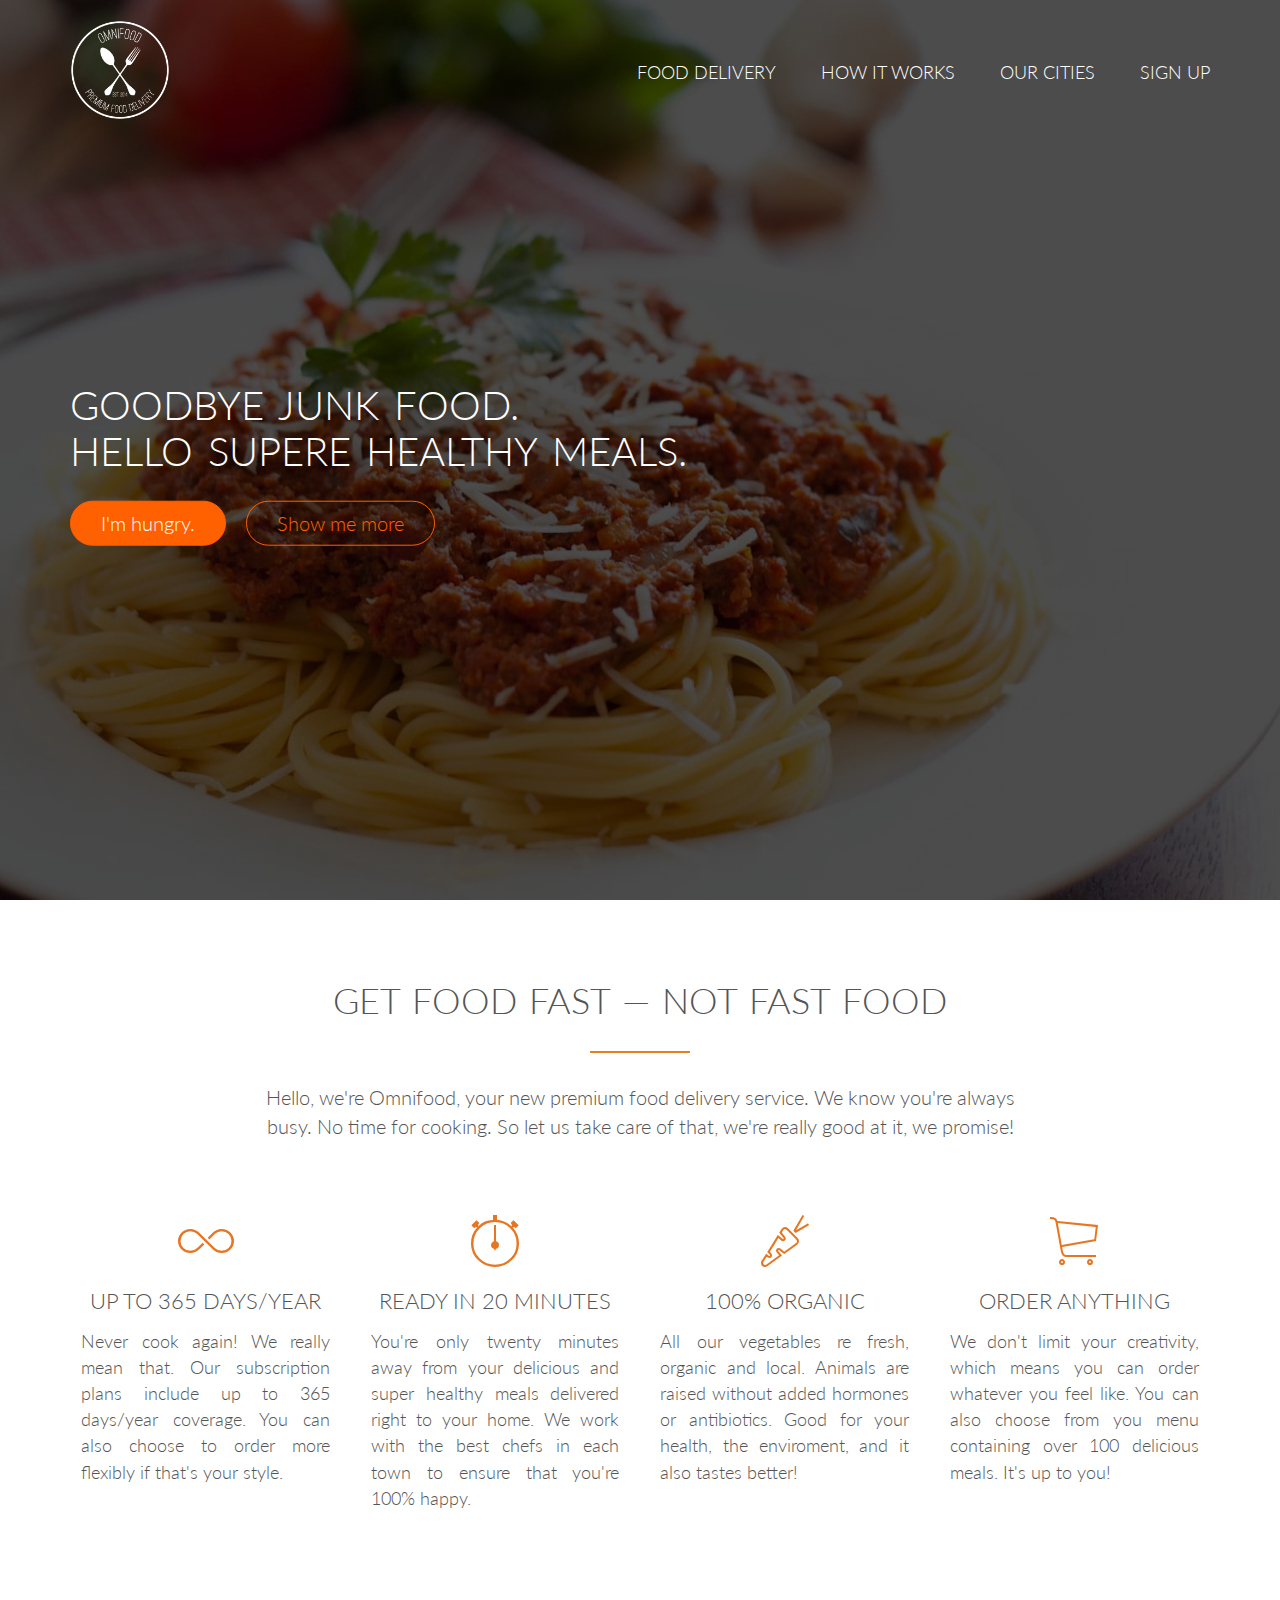
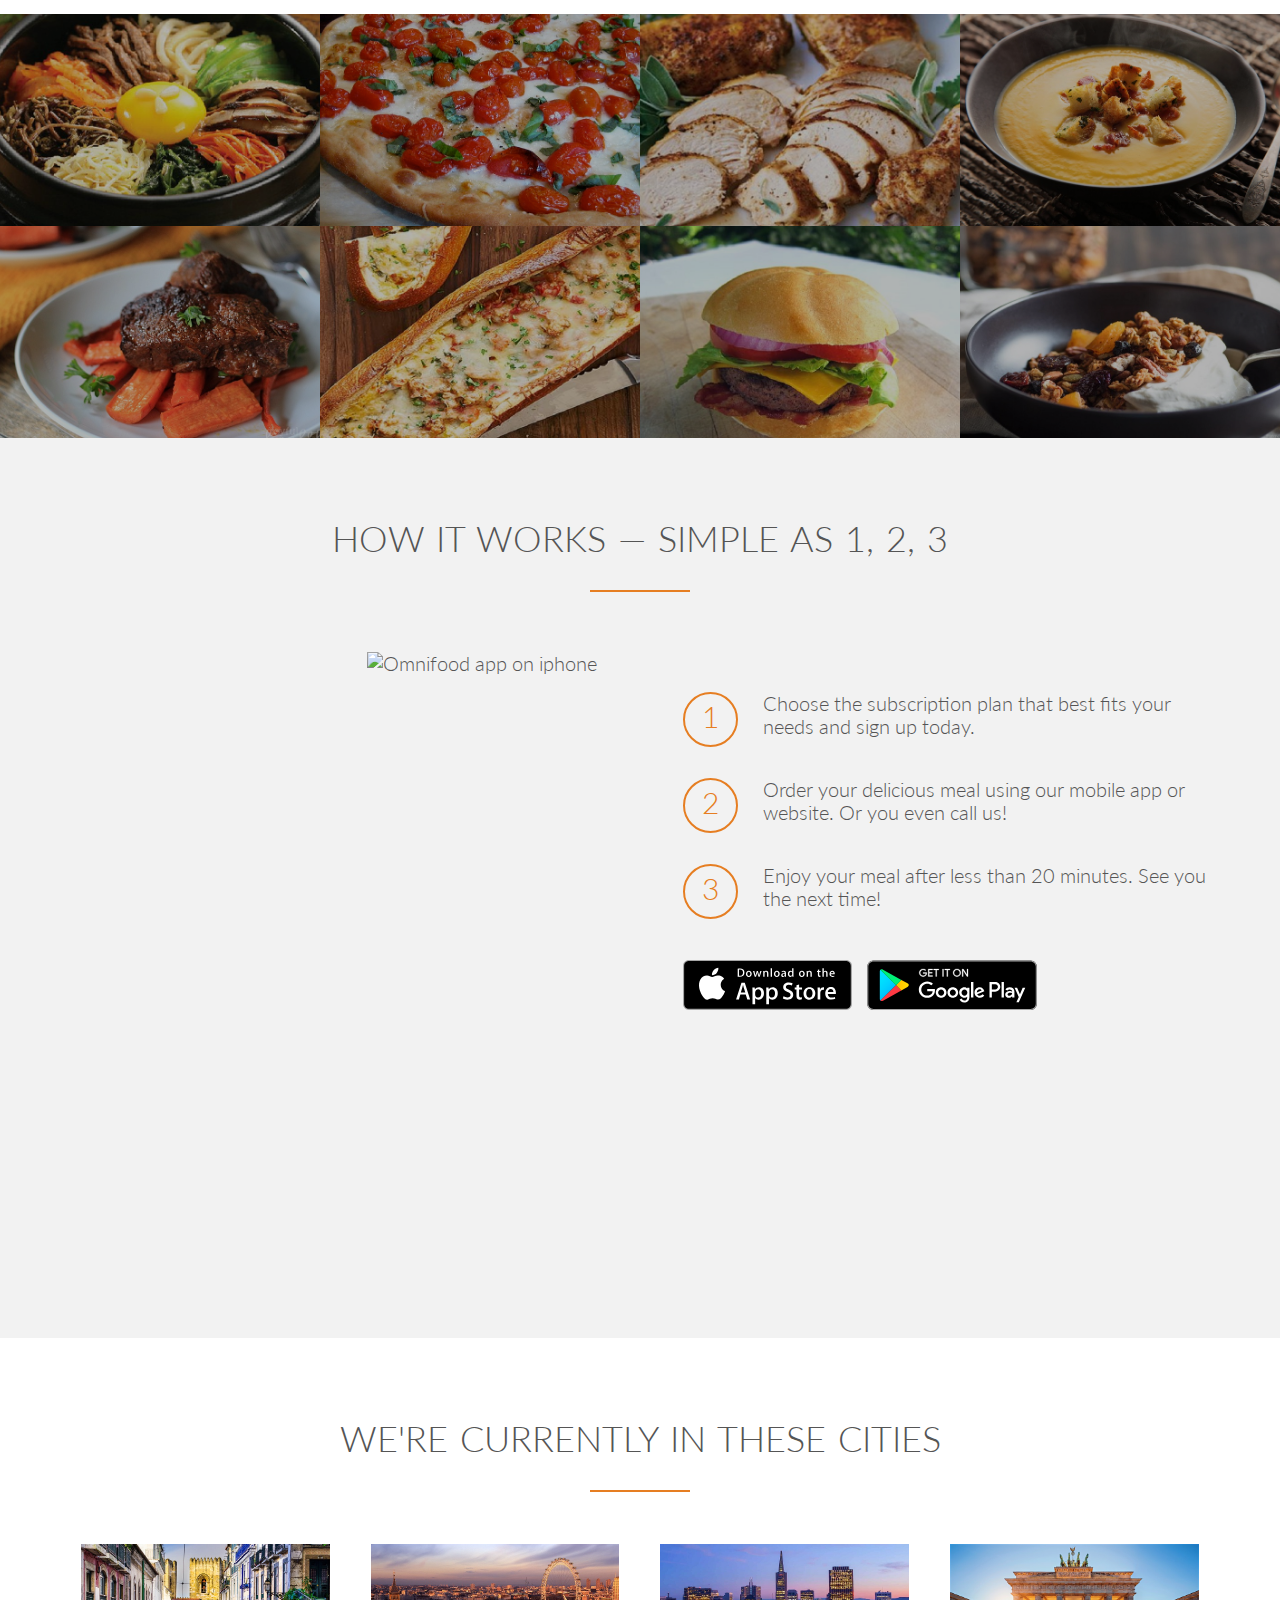
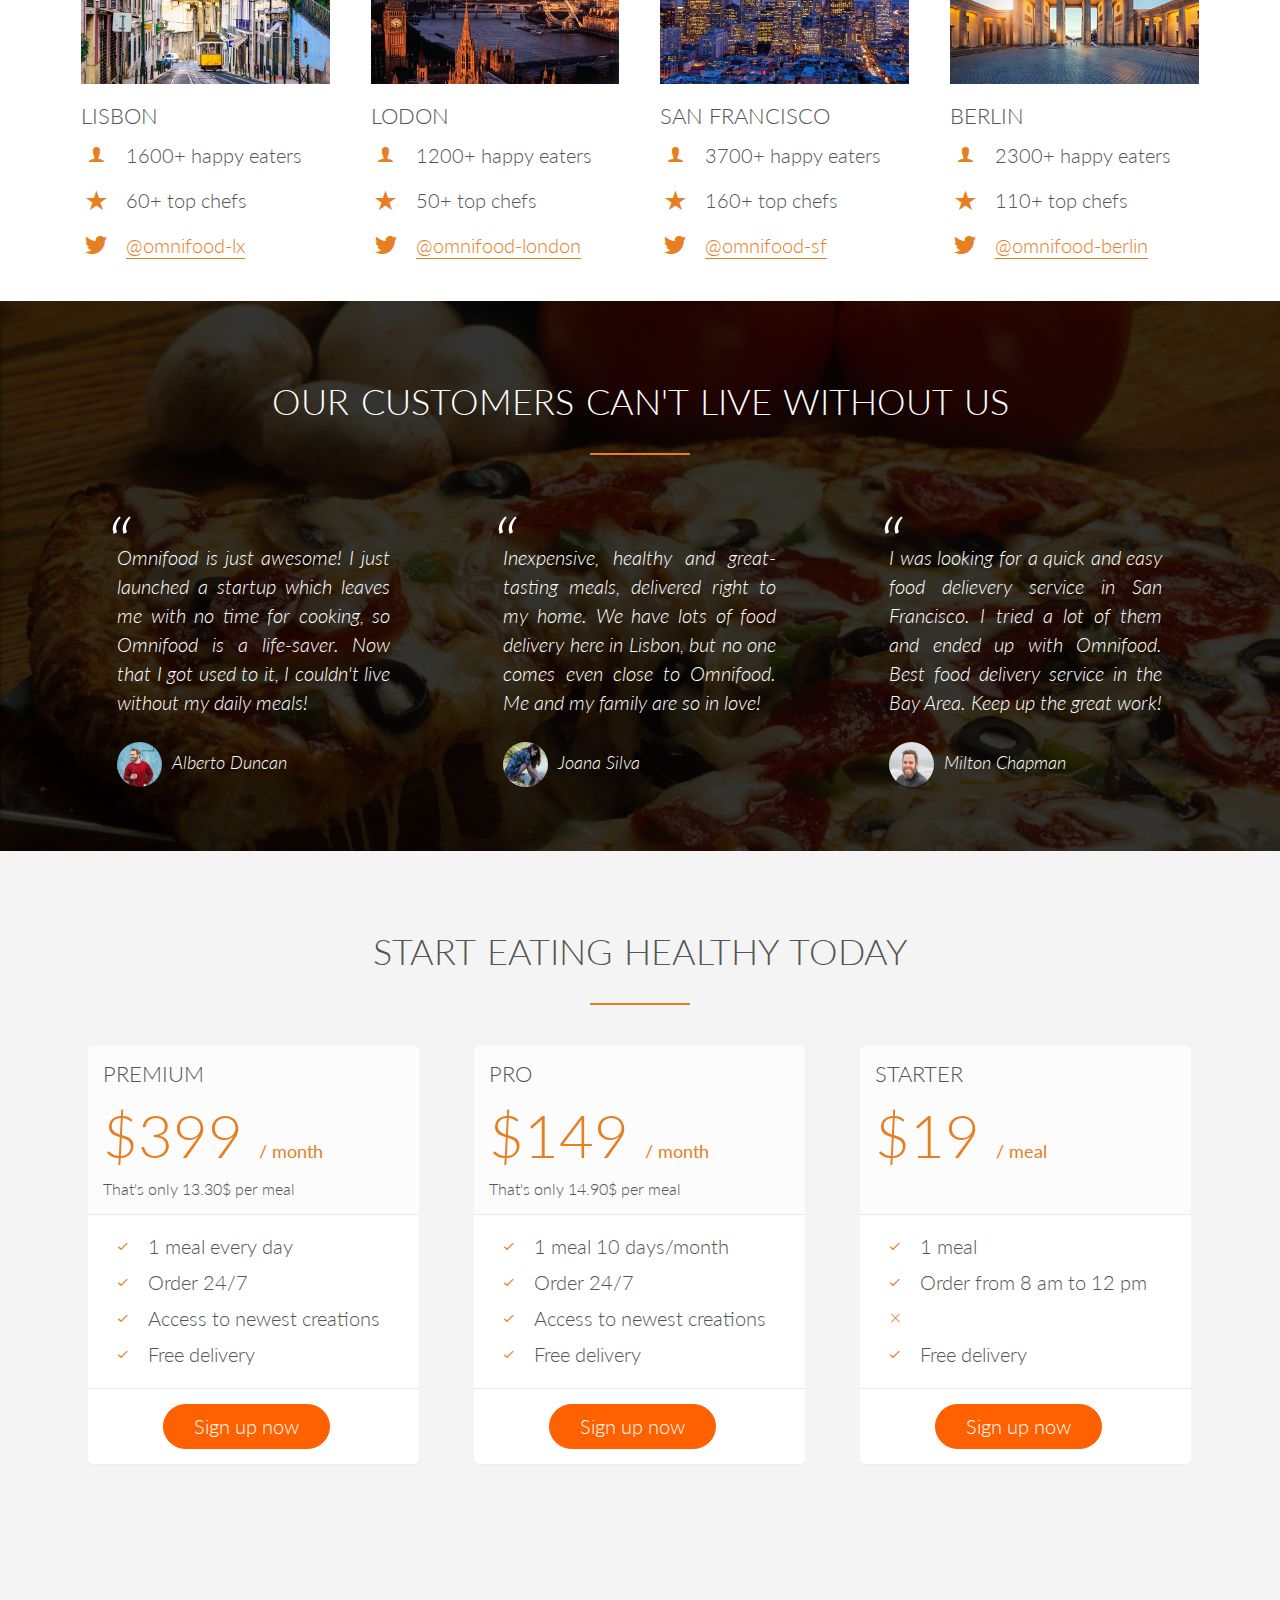
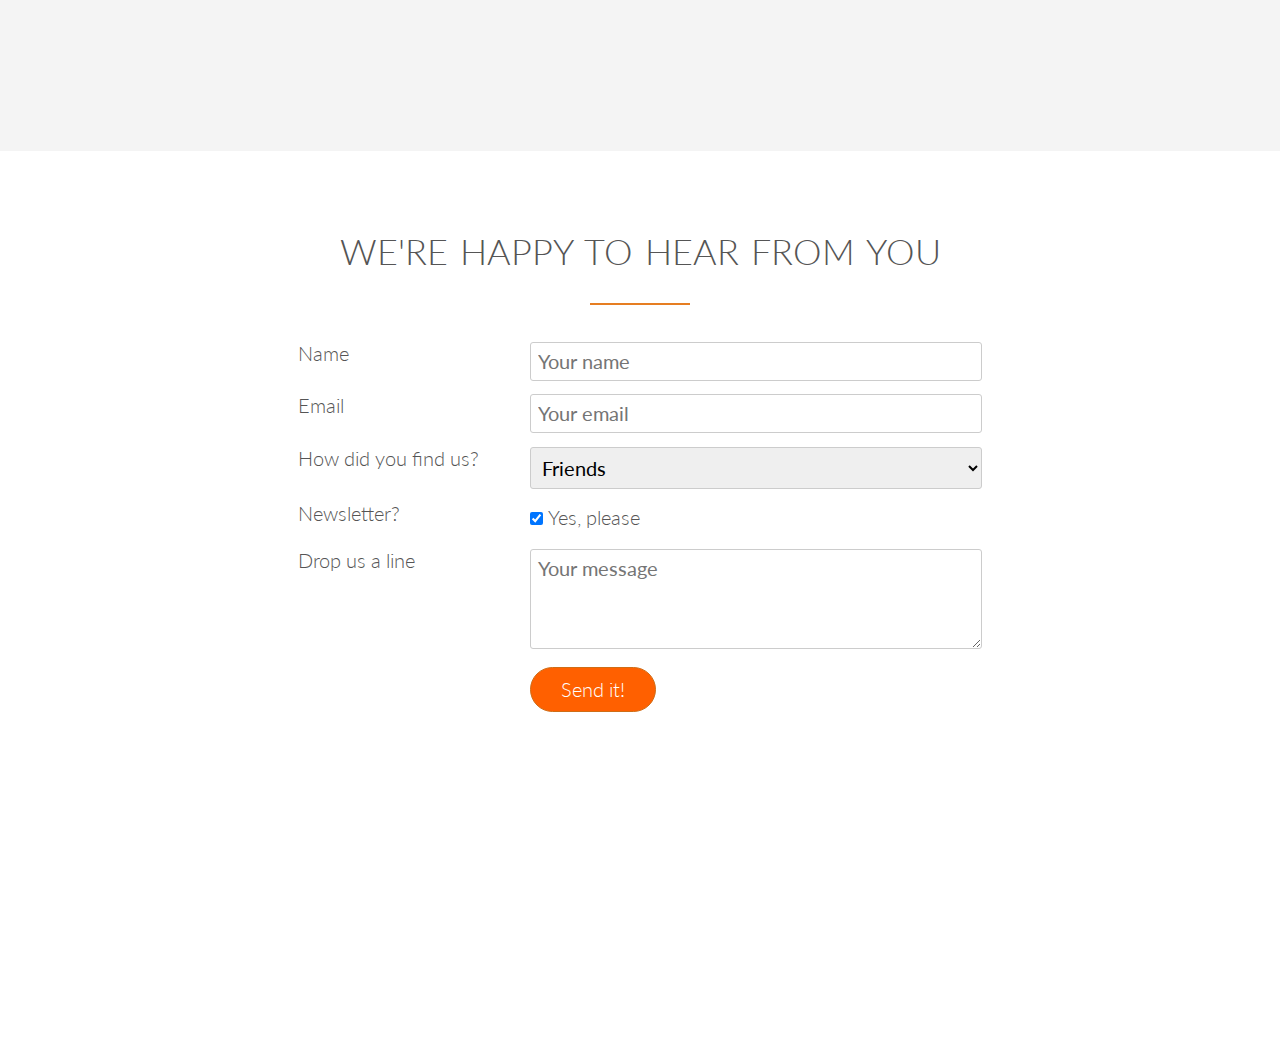
==== commit 823170db: "form section" ====
--- a/omni food/index.html
+++ b/omni food/index.html
@@ -300,6 +300,71 @@
 			</div>
 		</div>
 	</section>
+	<section class="section-form">
+		<div class="row">
+			<h2>We're happy to hear from you</h2>
+		</div>
+		<div class="row">
+			<form class="contact-form" action="#" method="post">
+
+
+		<div class="row">
+			<div class="col span-1-of-3">
+				<label for="name">Name</label>
+			</div>
+			<div class="col span-2-of-3">
+				<input type="text" name="name" id="name" placeholder="Your name" required>
+			</div>
+		</div>
+		<div class="row">
+			<div class="col span-1-of-3">
+				<label for="email">Email</label>
+			</div>
+			<div class="col span-2-of-3">
+				<input type="email" name="email" id="email" placeholder="Your email" required>
+			</div>
+		</div>
+		<div class="row">
+			<div class="col span-1-of-3">
+				<label>How did you find us?</label>
+			</div>
+			<div class="col span-2-of-3">
+				<select name="find-us" id="find-us">
+					<option value="friends" selected>Friends</option>
+					<option value="search">Search</option>
+					<option value="ad">Advertisement</option>
+					<option value="other">Other</option>
+				</select>
+			</div>
+		</div>
+		<div class="row">
+			<div class="col span-1-of-3">
+				<label for="news">Newsletter?</label>
+			</div>
+			<div class="col span-2-of-3">
+				<input type="checkbox" name="news" id="news" checked>Yes, please
+			</div>
+		</div>
+		<div class="row">
+			<div class="col span-1-of-3">
+				<label for="message">Drop us a line</label>
+			</div>
+			<div class="col span-2-of-3">
+				<textarea name="message" placeholder="Your message"></textarea>
+			</div>
+		</div>
+		<div class="row">
+			<div class="col span-1-of-3">
+				<label>&nbsp;</label>
+			</div>
+			<div class="col span-2-of-3">
+				<input type="submit" value="Send it!">
+			</div>
+		</div>
+	</form>
+</div>
+	</section>
+
 </body>
 
 </html>
--- a/omni food/resource/css/style.css
+++ b/omni food/resource/css/style.css
@@ -130,7 +130,8 @@
 /*------Buttom--------*/
 
 .btn:link,
-.btn:visited {
+.btn:visited,
+input[type=submit] {
 	display: inline-block;
 	padding: 10px 30px;
 	font-weight: 300;
@@ -140,13 +141,18 @@
 }
 
 .btn-full:link,
-.btn-full:visited{
+.btn-full:visited,
+input[type=submit]{
 	background-color: #FF6000;
 	border: 1px solid #FF6000;
 	color: #FFF;
 	margin-right: 15px;
 }
-
+.btn-full:hover,
+.btn-full:active,
+input[type=submit]{
+	border: 1px solid #cf6d17;
+}
 .btn-ghost:link,
 .btn-ghost:visited{
 	border: 1px solid #FF6000;
@@ -155,7 +161,9 @@
 }
 
 .btn:active,
-.btn:hover{
+.btn:hover,
+input[type=submit]:hover,
+input[type=submit]:active{
 	background-color: #CA6D00;
 	color: #fff;
 	border-color: #CA6D00;
@@ -408,3 +416,93 @@
 .plan-box ul li{
 	padding: 5px;
 }
+
+/*-------FORM------*/
+.section-form{
+	height: 100vh;
+	padding-bottom: 0!important;
+}
+.contact-form{
+	width: 60%;
+	margin: 0 auto;
+
+}
+input[type=text],
+input[type=email],
+select,
+textarea{
+	width: 100%;
+	padding: 7px;
+	border-radius: 3px;
+	border: 1px solid #ccc;
+}
+textarea{
+	height: 100px;
+}
+input[type=checkbox]{
+	margin: 10px 5px 10px 0;
+}
+*:focus{outline: none;}
+
+/*---------FOOTER----------*/
+
+footer{
+	background-color: #333;
+height: 100px;
+}
+.footer-nav{
+	list-style: none;
+	float: left;
+}
+.social-links{
+	list-style: none;
+	float: right;
+}
+.footer-nav li,
+.social-links li{
+	display: inline-block;
+	margin-right: 20px;
+}
+.footer-nav li:last-child,
+.social-links li:last-child{
+	margin-right: 0;
+}
+.footer-nav li a:link,
+.footer-nav li a:visited,
+.social-links li a:link,
+.social-links li a:visited{
+	text-decoration: none;
+	border: 0;
+	color:#888;
+	transition: color 0.2s;
+}
+.footer-nav li a:hover,
+.footer-nav li a:active{
+	color: #ddd;
+}
+.ion-social-facebook:hover{
+	color: #3b5998;
+}
+.ion-social-twitter:hover{
+	color: #00aced;
+}
+.ion-social-googleplus:hover{
+	color: #dd4b39;
+}
+.ion-social-instagram:hover{
+	color: #517fa4;
+}
+
+.ion-social-twitter,
+.ion-social-facebook,
+.ion-social-instagram,
+.ion-social-googleplus{
+	transition: color 0.2s;
+}
+
+footer p{
+	color: #888;
+	text-align: center;
+	font-size: 90%;
+	margin: 30px;
+}
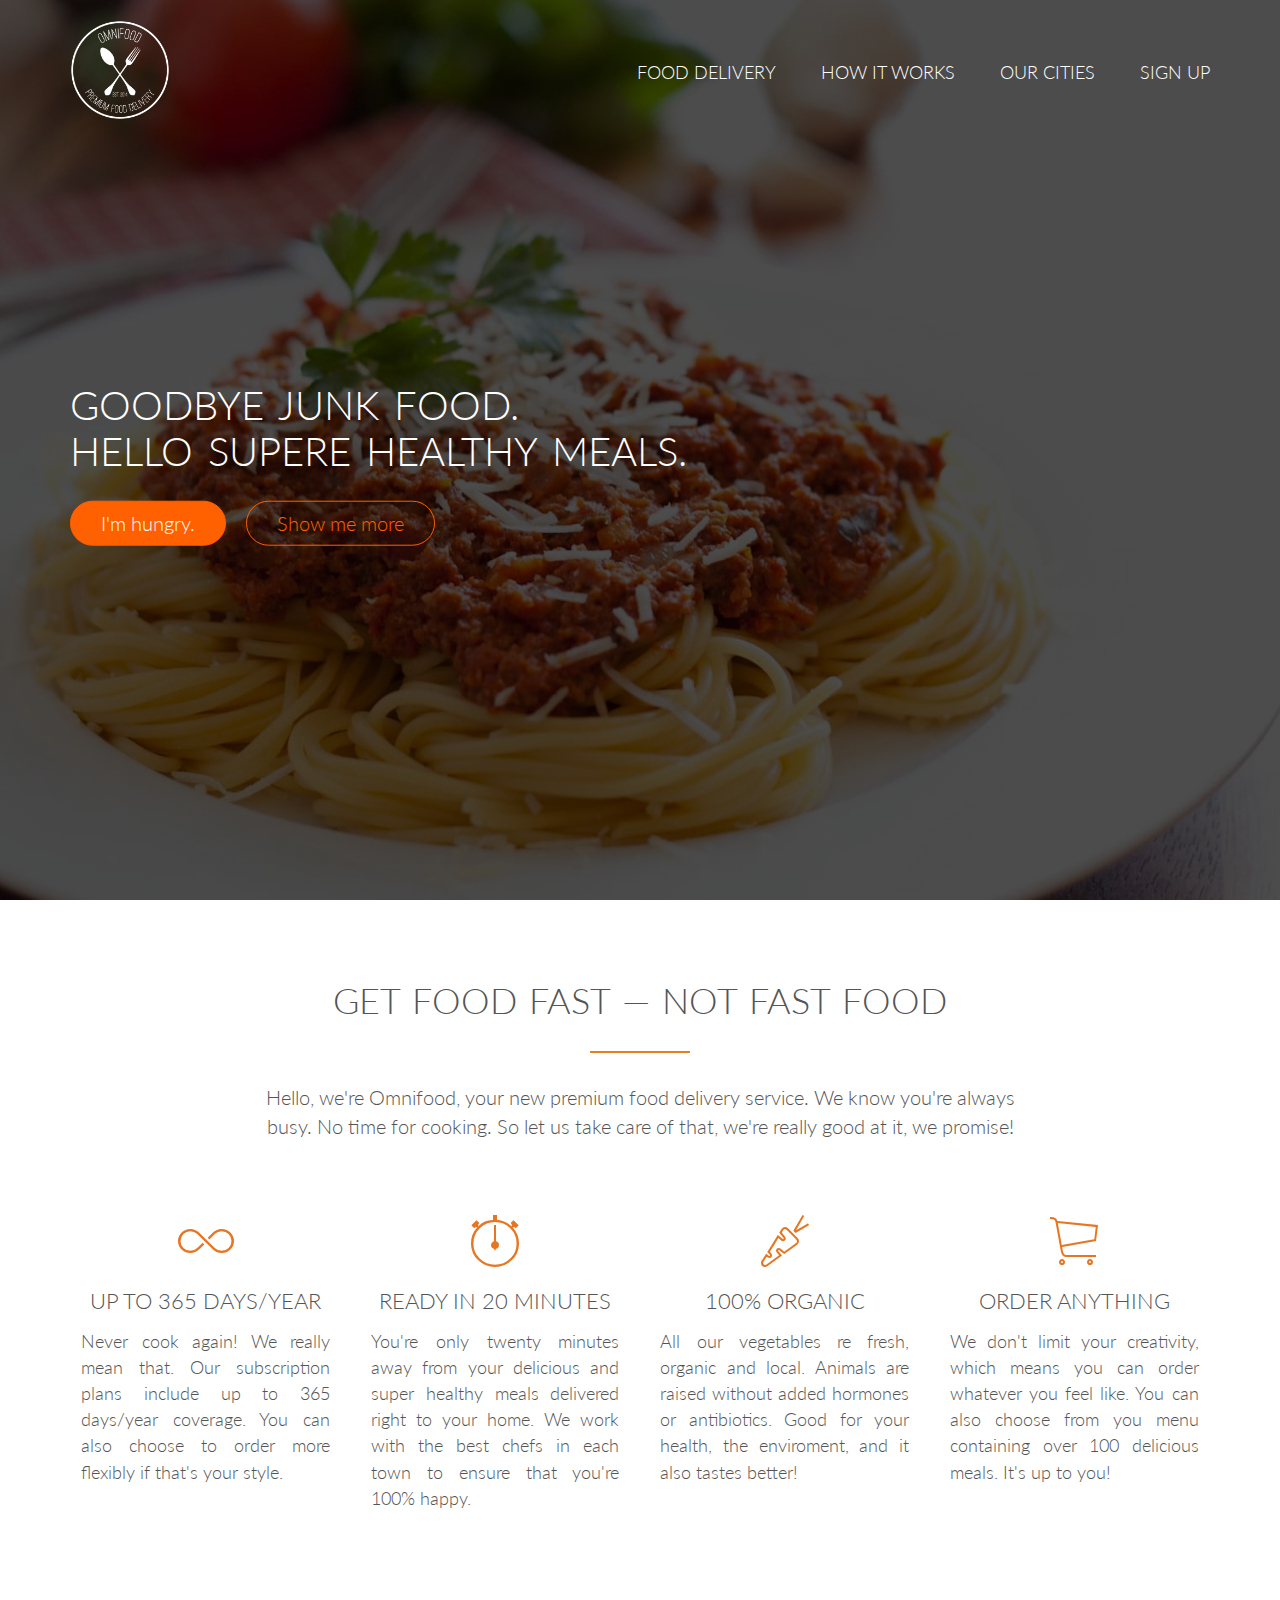
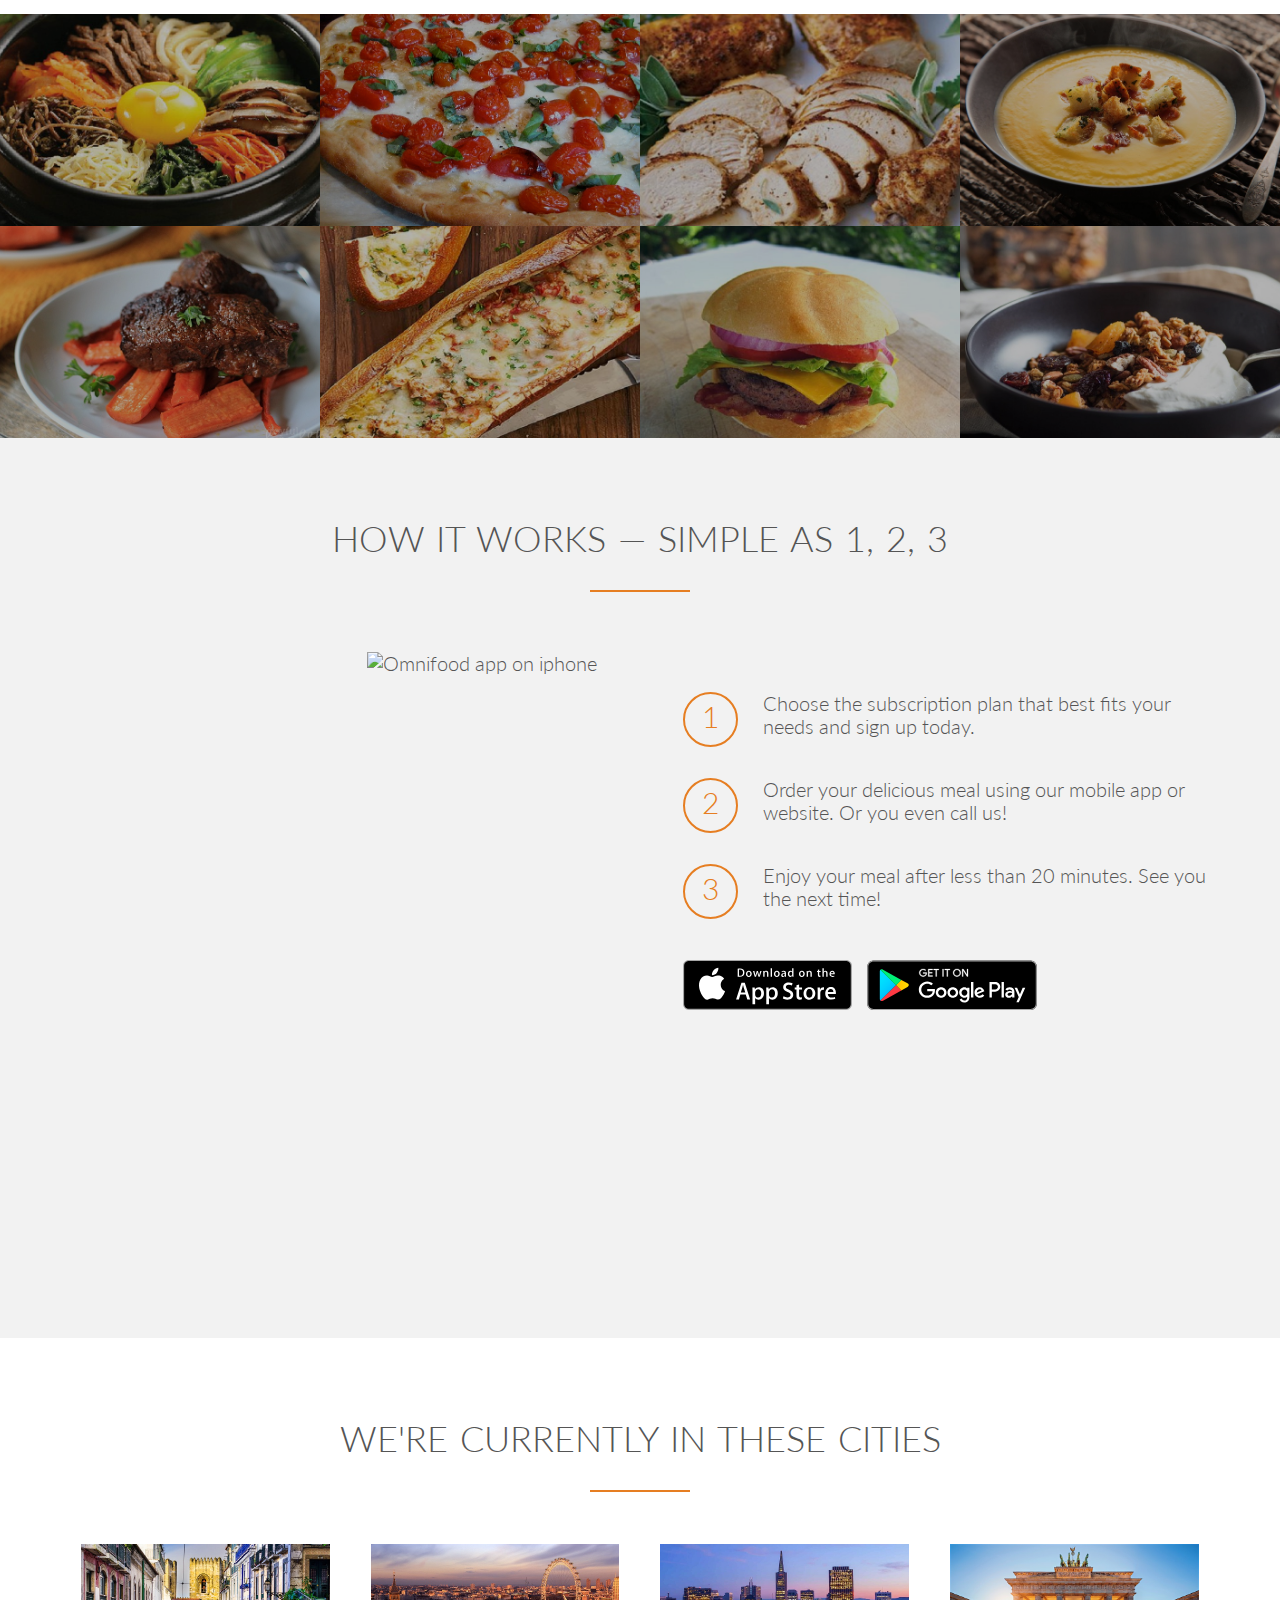
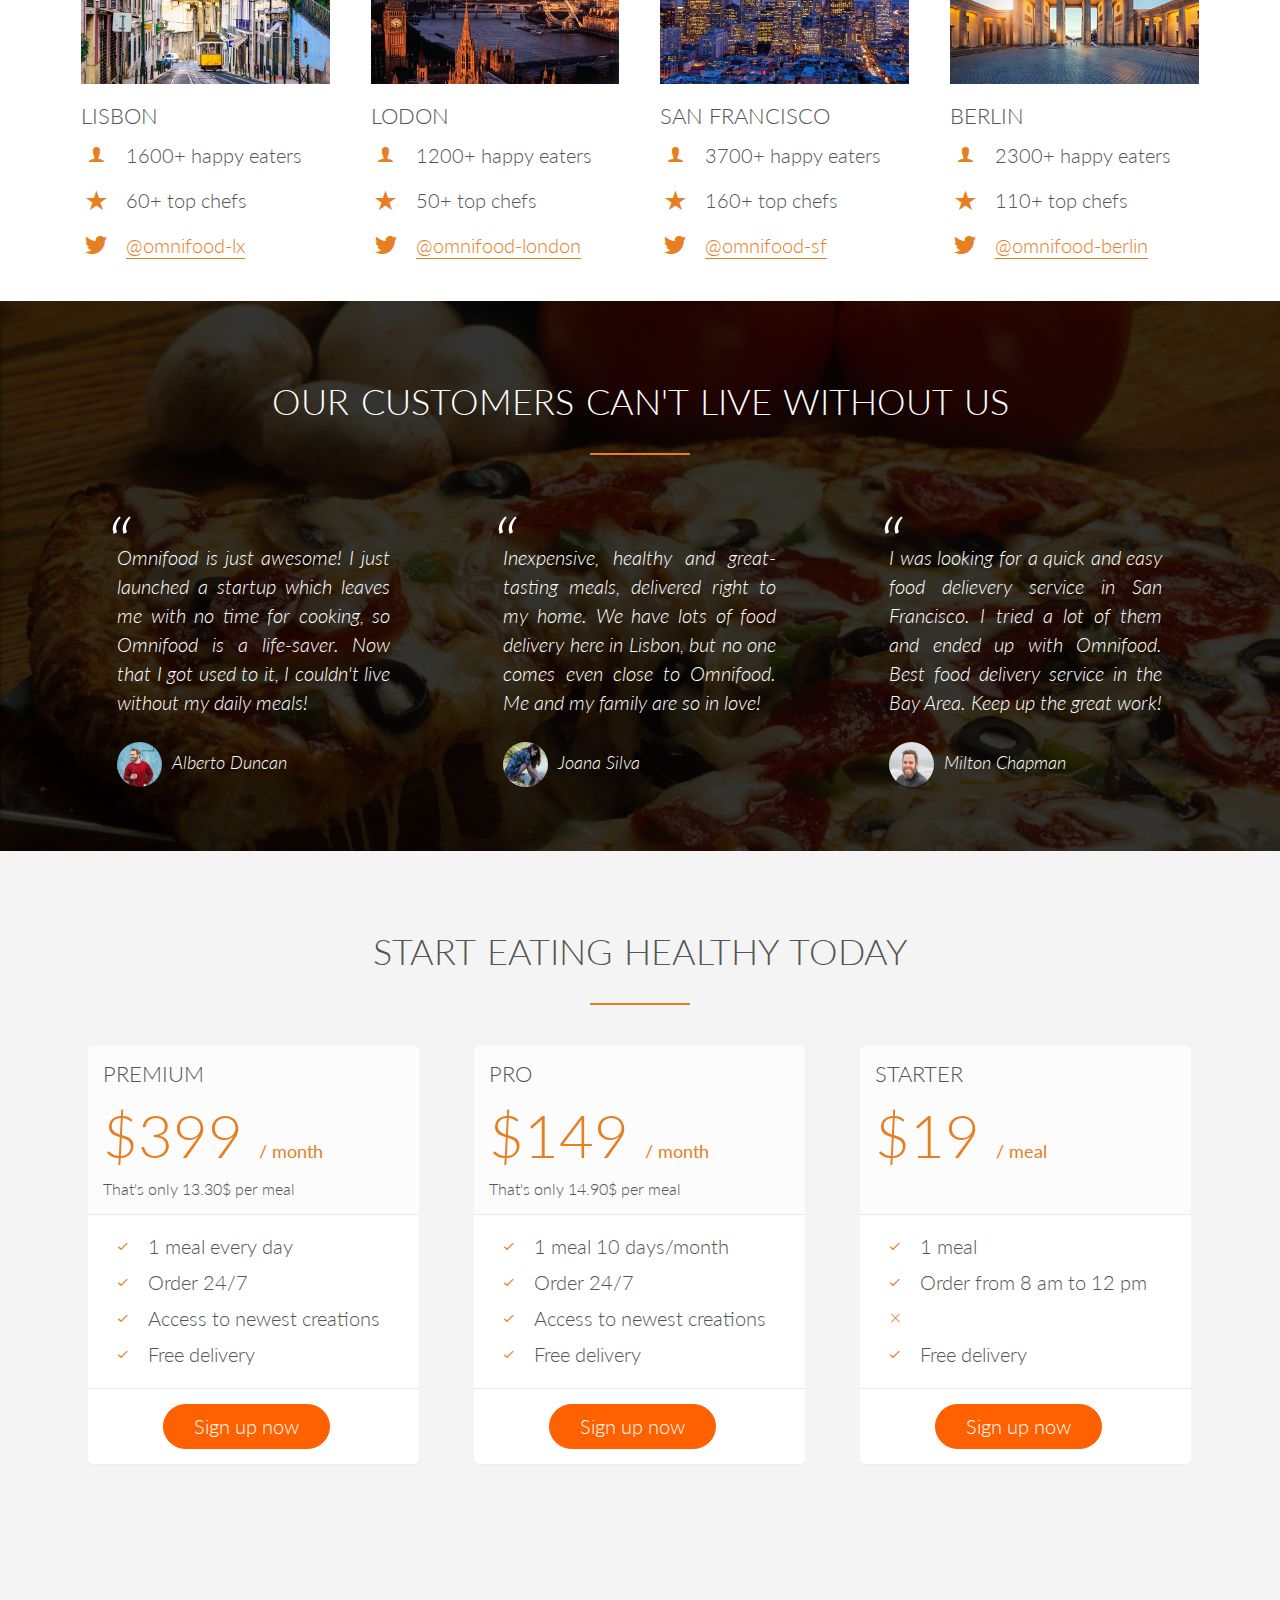
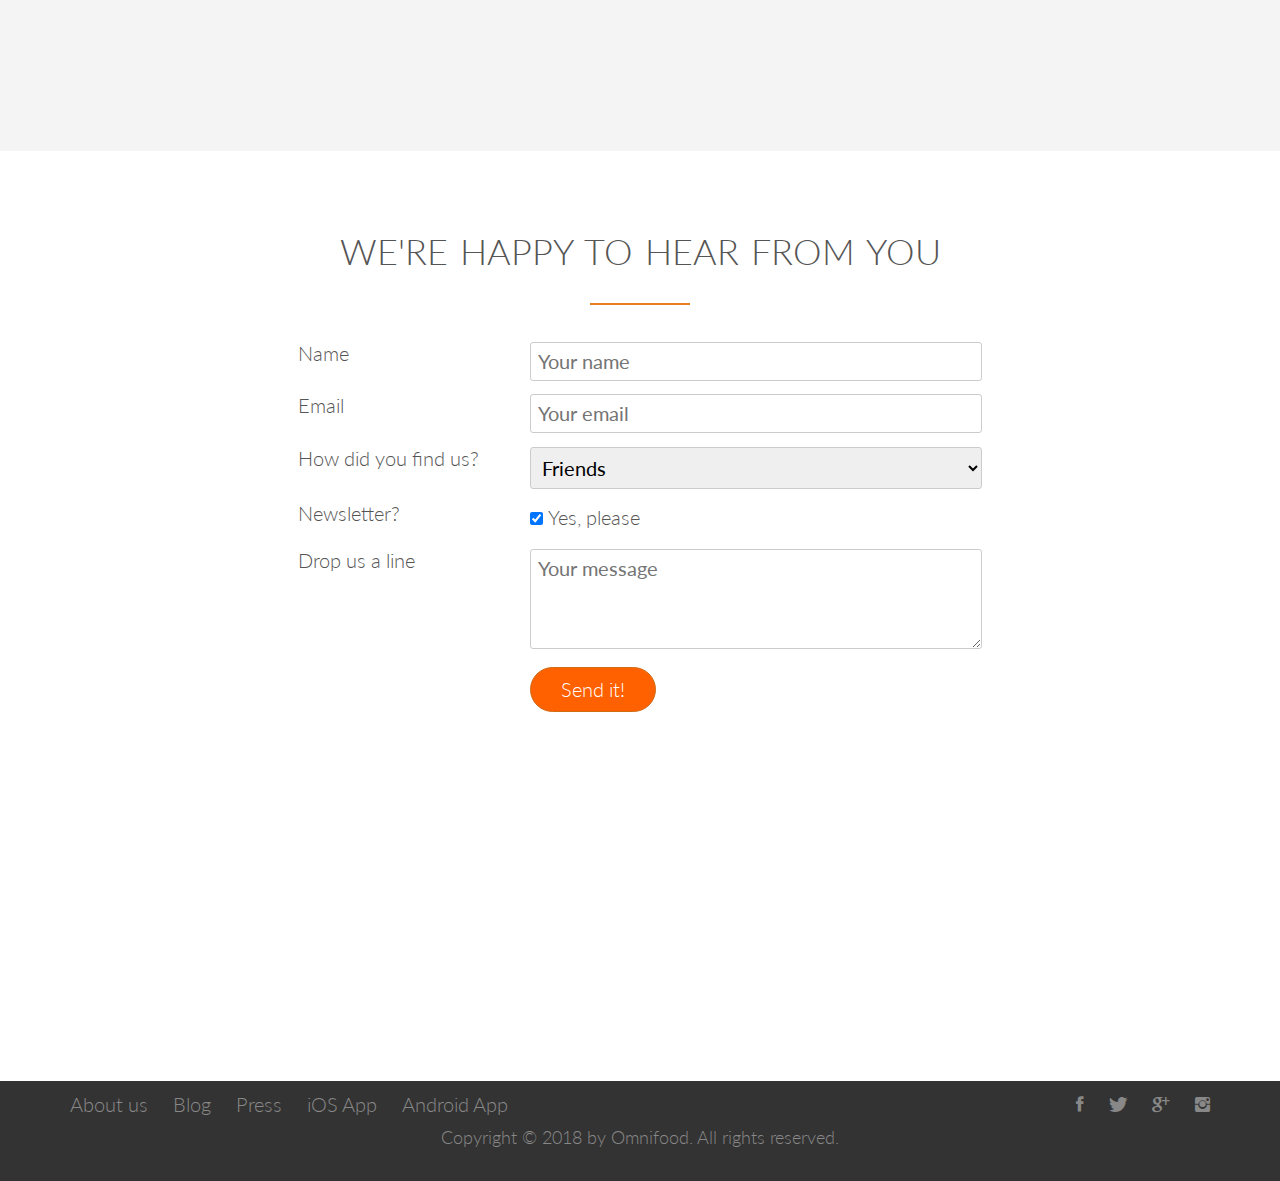
==== commit 3635ef1a: "footer" ====
--- a/omni food/index.html
+++ b/omni food/index.html
@@ -364,7 +364,31 @@
 	</form>
 </div>
 	</section>
-
+	<footer>
+		<div class="row">
+			<div class="col span-2-of-4">
+				<ul class="footer-nav">
+					<li><a href="#">About us</a></li>
+					<li><a href="#">Blog</a></li>
+					<li><a href="#">Press</a></li>
+					<li><a href="#">iOS App</a></li>
+					<li><a href="#">Android App</a></li>
+				</ul>
+			</div>
+			<div class="col span-2-of-4">
+				<ul class="social-links">
+					<li><a href="#"><i class="ion-social-facebook"></i></a></li>
+					<li><a href="#"><i class="ion-social-twitter"></i></a></li>
+					<li><a href="#"><i class="ion-social-googleplus"></i></a></li>
+					<li><a href="#"><i class="ion-social-instagram"></i></a></li>
+
+				</ul>
+			</div>
+		</div>
+		<div class="row">
+			<p>Copyright &copy; 2018 by Omnifood. All rights reserved.</p>
+		</div>
+	</footer>
 </body>
 
 </html>
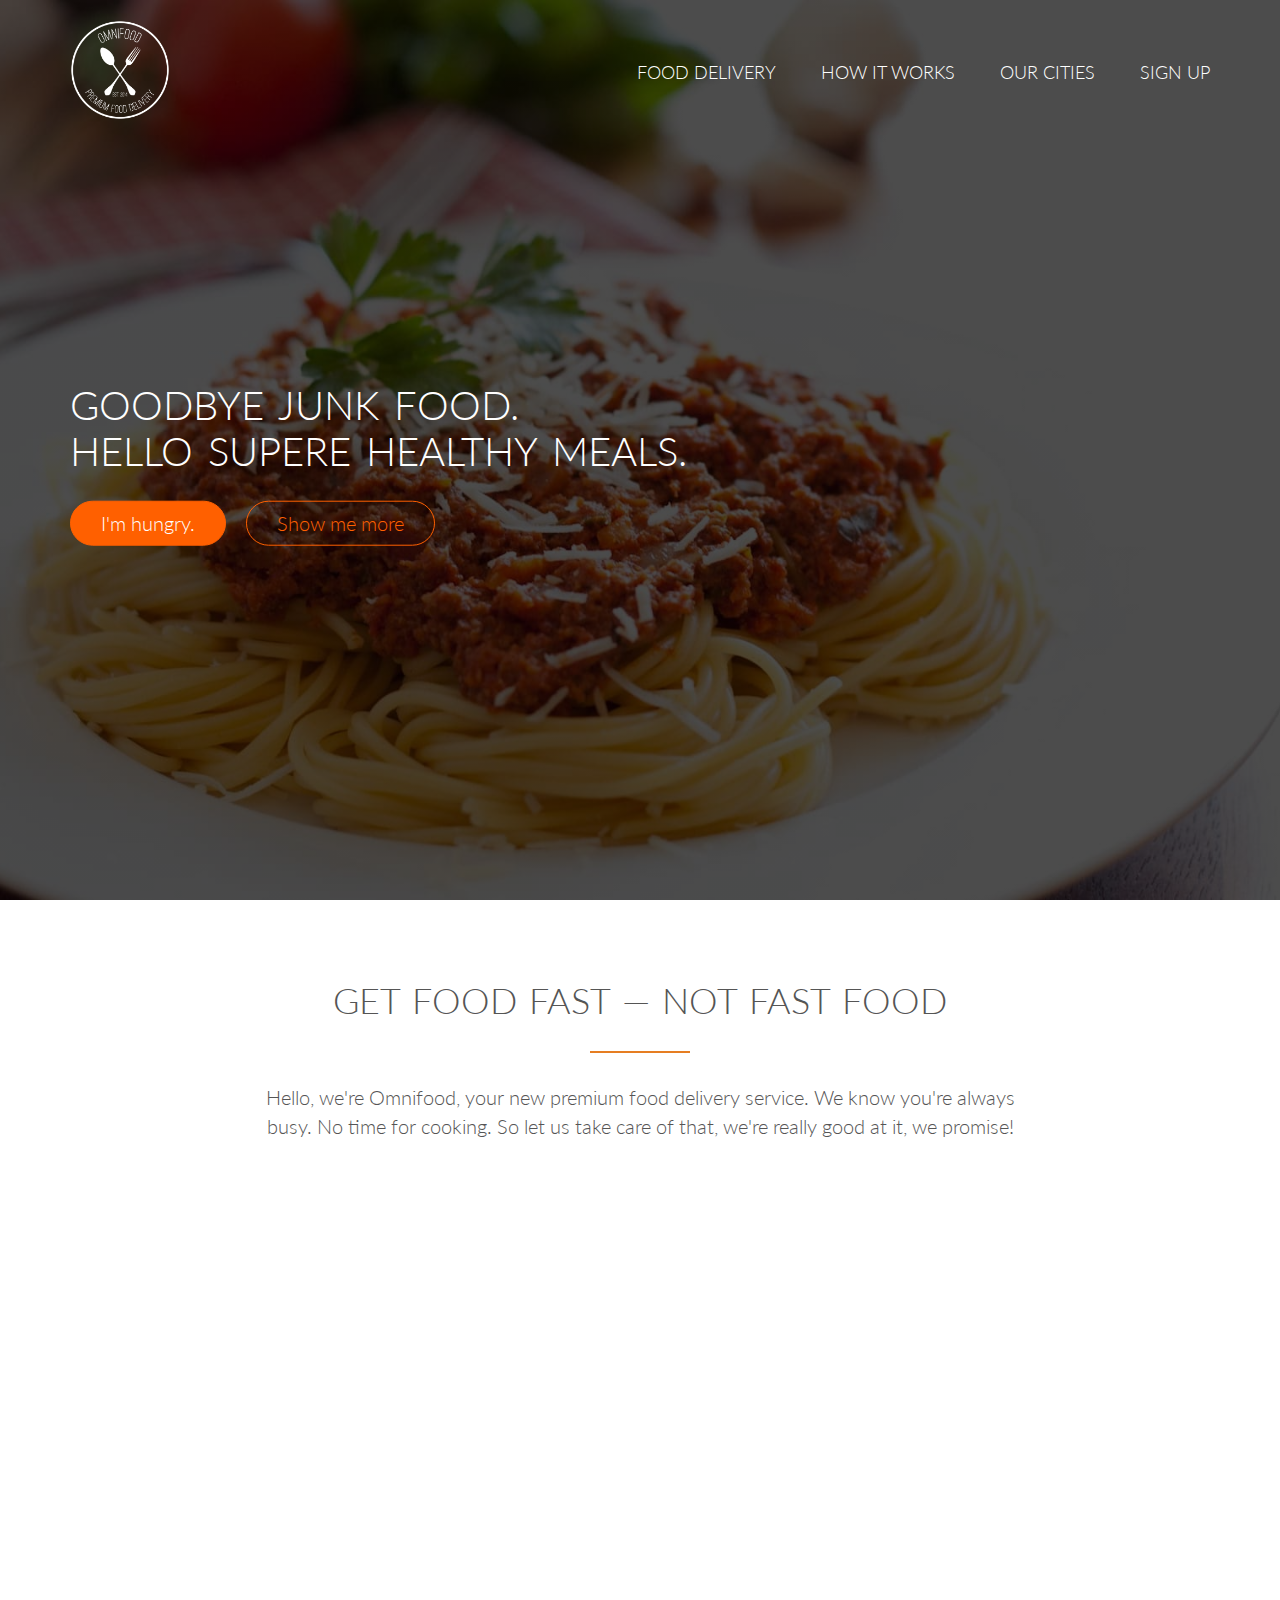
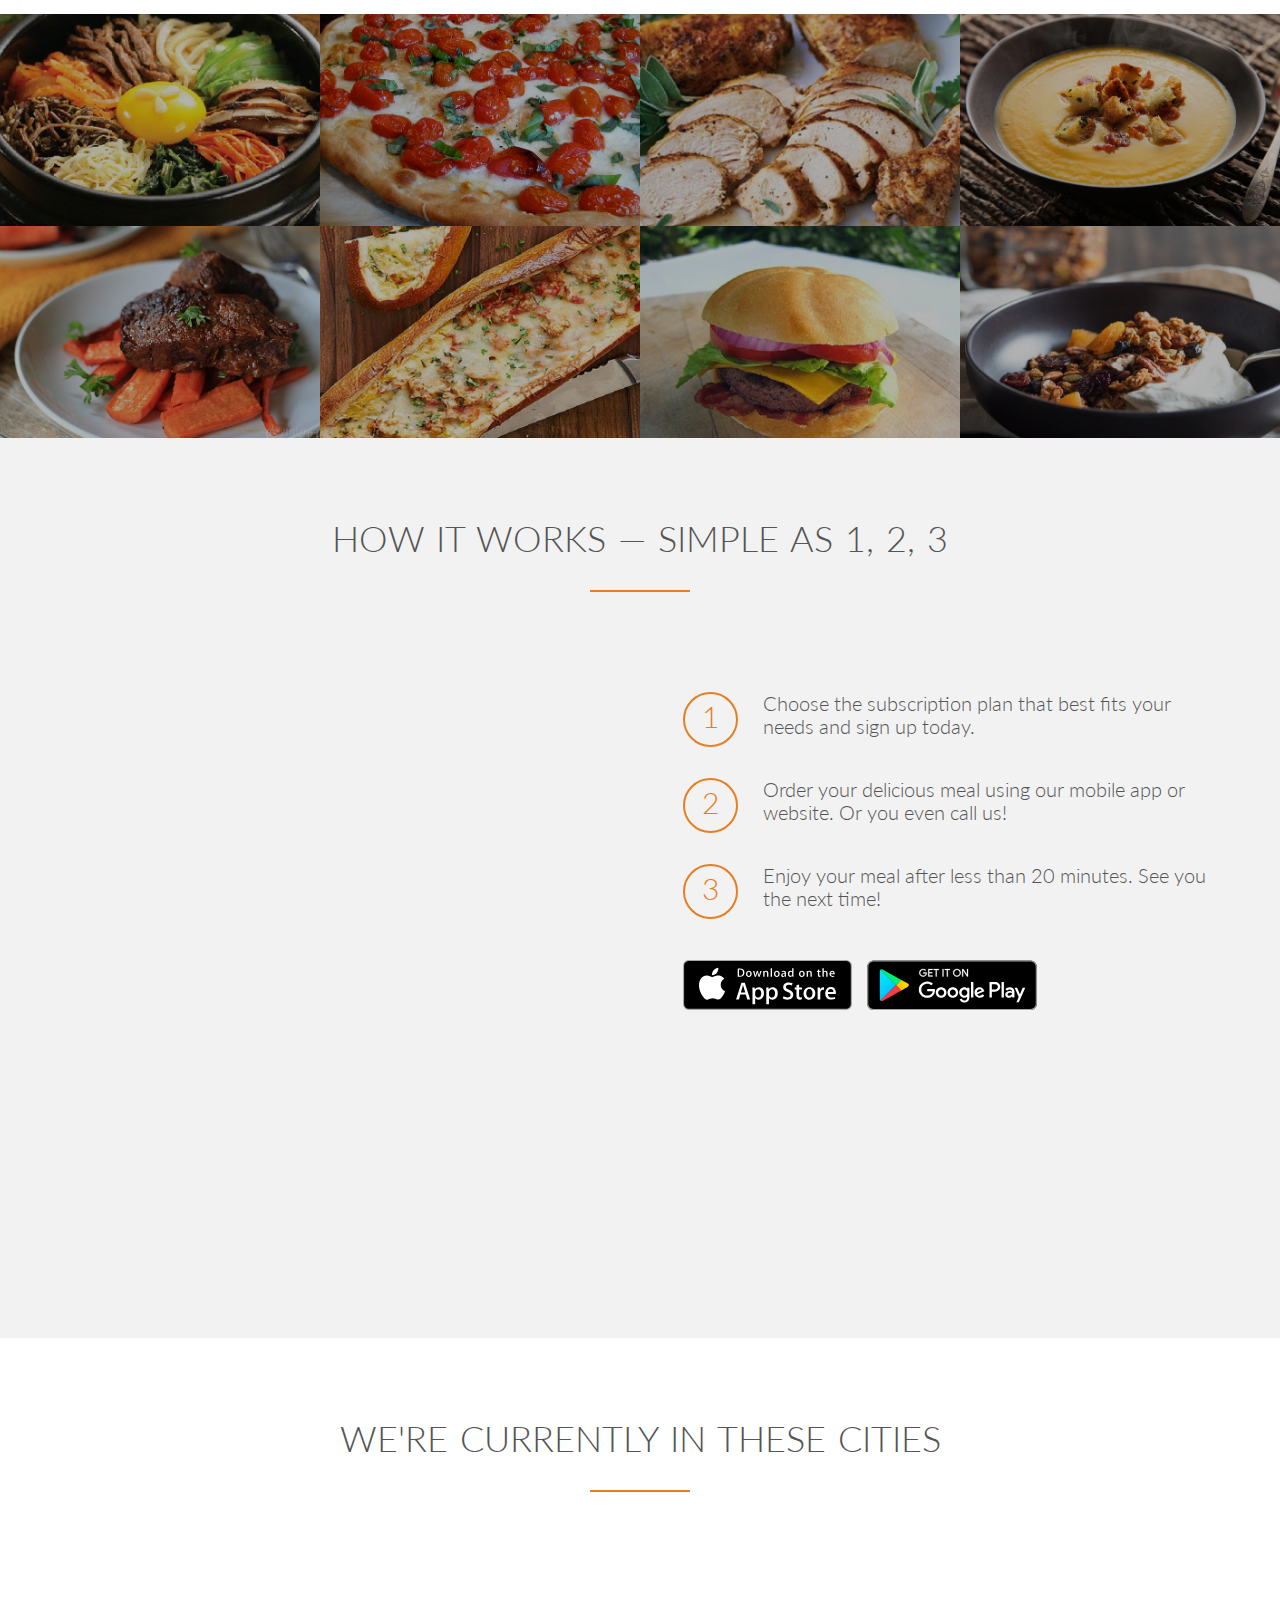
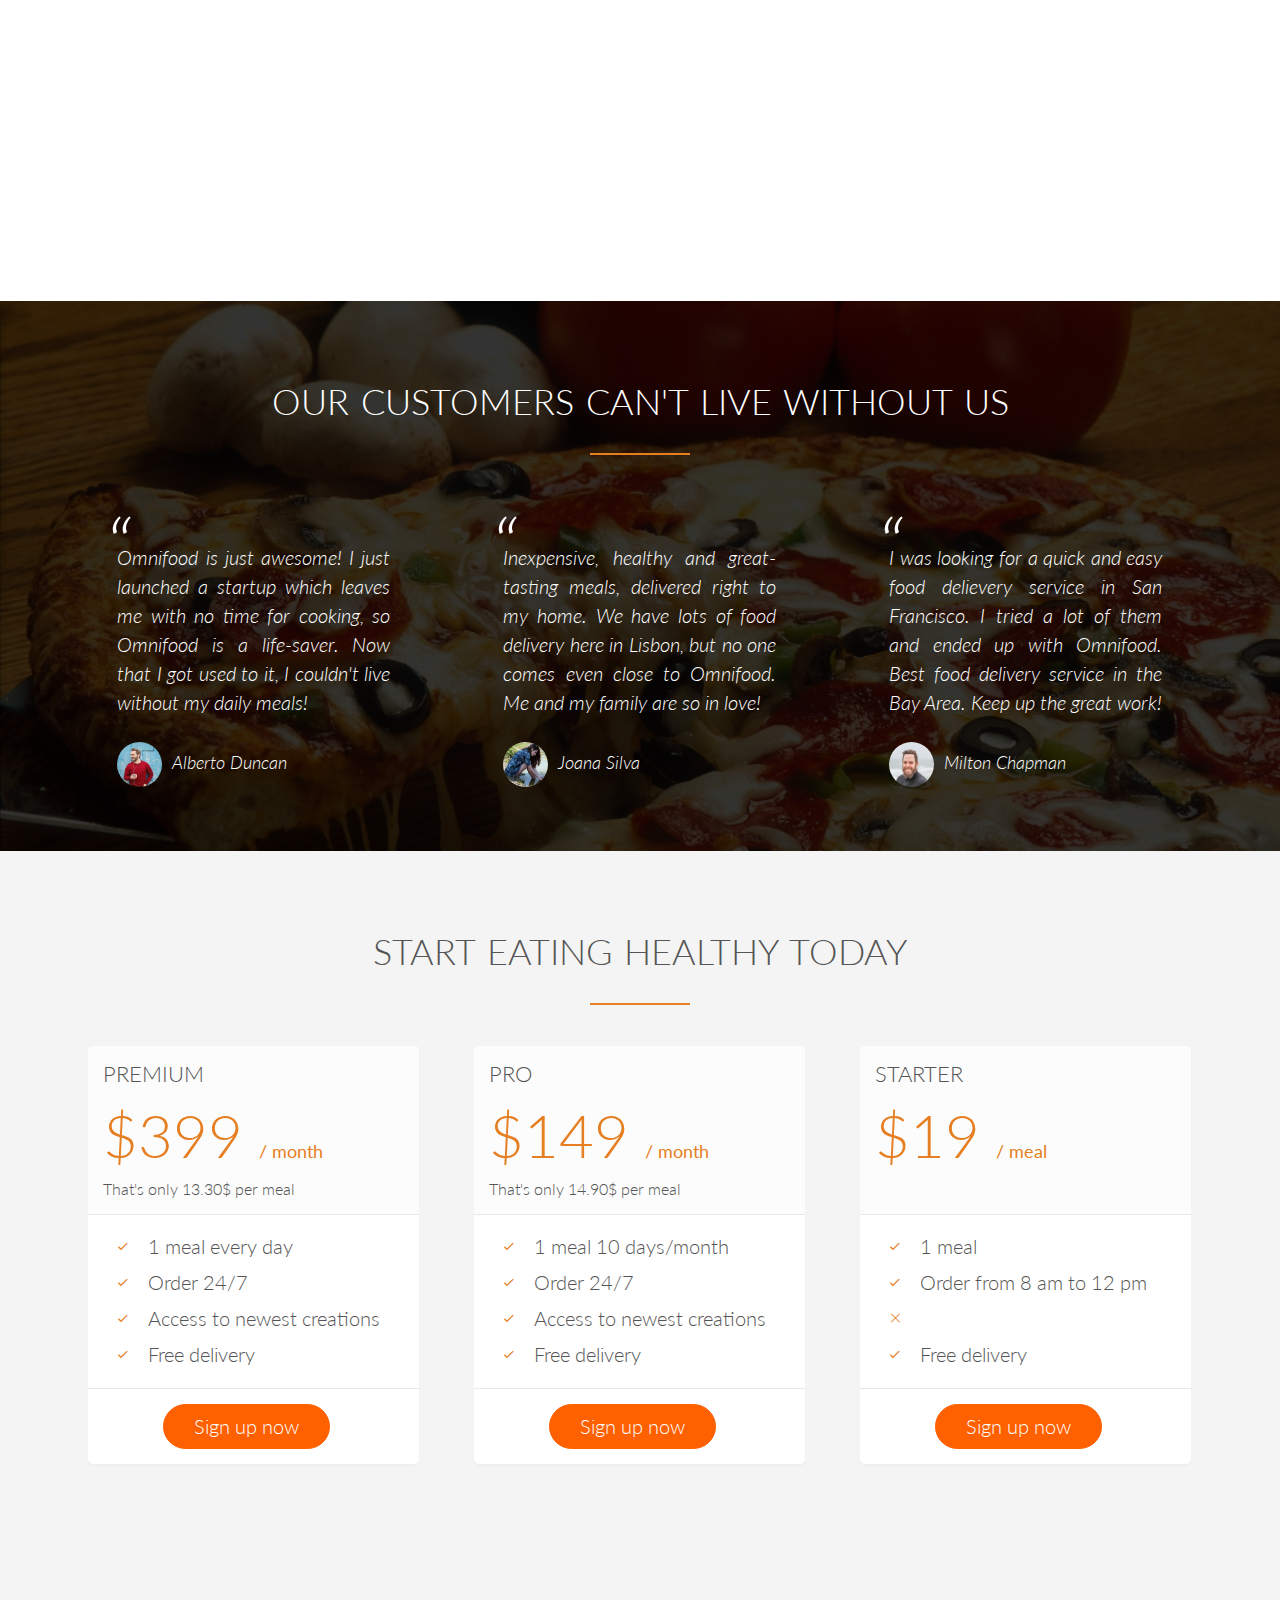
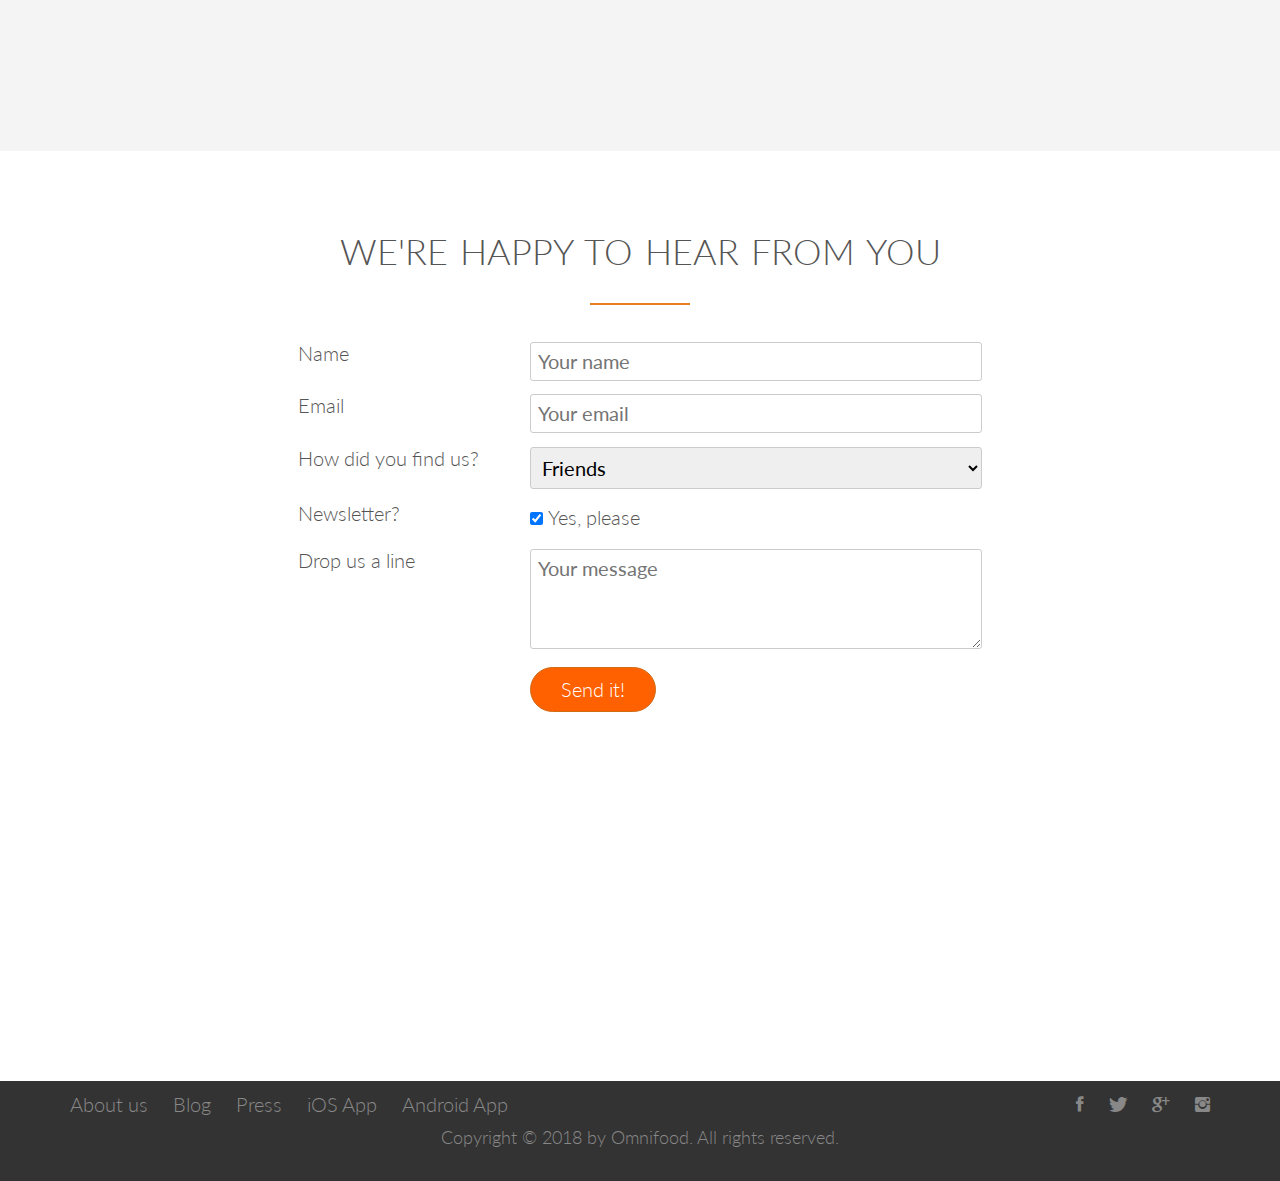
==== commit e46410e8: "add animation" ====
--- a/omni food/index.html
+++ b/omni food/index.html
@@ -3,11 +3,16 @@
 
 <head>
 	<title>Omnifood</title>
+
+	<meta name="viewport" content="width=width=device-width, initial-scale=1.0">
 	<link rel="stylesheet" type="text/css" href="resource/css/style.css">
+	<link rel="stylesheet" type="text/css" href="venders/css/animated.css">
+	<link rel="stylesheet" type="text/css" href="resource/css/queries.css">
 	<link rel="stylesheet" type="text/css" href="venders/css/normalize.css">
 	<link rel="stylesheet" type="text/css" href="venders/css/grids.css">
 	<link href="https://fonts.googleapis.com/css?family=Lato:100,200,300,300i,400" rel="stylesheet">
 	<link rel="stylesheet" type="text/css" href="venders/css/ionicons.min.css">
+
 </head>
 
 <body>
@@ -16,23 +21,23 @@
 		<nav>
 			<div class="row">
 				<img src="resource/image/logo-white.png" class="logo">
-
-				<ul class="main-nav">
-					<li><a href="#">food delivery</a></li>
-					<li><a href="#">how it works</a></li>
-					<li><a href="#">our cities</a></li>
-					<li><a href="#">sign up</a></li>
+	<img src="resource/image/logo.png" class="logo-black" >
+				<ul class="main-nav js--main-nav">
+					<li><a href="#features">food delivery</a></li>
+					<li><a href="#steps">how it works</a></li>
+					<li><a href="#cities">our cities</a></li>
+					<li><a href="#plans">sign up</a></li>
 				</ul>
-
+				<a class="mobile-nav-icon js--nav-icon"><i class="ion-navicon-round"></i></a>
 			</div>
 		</nav>
 		<div class="hero-text-box">
-			<h1>goodbye junk food. <br>hello supere healthy meals.</h1>
-			<a class="btn btn-full" href="#">I'm hungry.</a>
-			<a class="btn btn-ghost" href="">Show me more</a>
+			<h1>Goodbye junk food. <br>hello supere healthy meals.</h1>
+			<a class="btn btn-full js--scroll-to-plans" href="#">I'm hungry.</a>
+			<a class="btn btn-ghost js--scroll-to-start" href="#">Show me more</a>
 		</div>
 	</header>
-	<section class="section-features">
+	<section class="section-features js--section-features" id="features">
 		<div class="row">
 			<h2>Get food fast &mdash; not fast food</h2>
 			<p class="long-copy">
@@ -40,7 +45,7 @@
 			</p>
 		</div>
 
-		<div class="row">
+		<div class="row js--wp-1">
 			<div class="col span-1-of-4 box">
 				<i class="ion-ios-infinite-outline  icon-big"></i>
 				<h3>Up to 365 days/year</h3>
@@ -117,15 +122,15 @@
 		</ul>
 	</section>
 
-	<section class="section-steps">
+	<section class="section-steps" id="steps">
 		<div class="row">
 			<h2>How it works &mdash; Simple as 1, 2, 3</h2>
 		</div>
 		<div class="row">
+			<div class="col span-2-of-4 steps-box js--wp-2">
+				<img src="resource/image/iphone1.png" alt="Omnifood app on iphone" class="app-screen">
+			</div>
 			<div class="col span-2-of-4 steps-box">
-				<img src="resource/image/iphone1.png" alt="Omnifood app on iphone" class="app-screen">
-			</div>
-			<div class="col span-2-of-4  steps-box">
 				<div class="works-step">
 					<div>1</div>
 					<p>Choose the subscription plan that best fits your needs and sign up today.</p>
@@ -144,11 +149,11 @@
 			</div>
 		</div>
 	</section>
-	<section class="section-cities">
+	<section class="section-cities" id="cities">
 		<div class="row">
 			<h2>We're currently in these cities</h2>
 		</div>
-		<div class="row">
+		<div class="row js--wp-3">
 			<div class="col span-1-of-4 box">
 				<img src="resource/image/libton.jpg" alt="Lisbon">
 				<h3>Lisbon</h3>
@@ -233,13 +238,13 @@
 			</div>
 		</div>
 	</section>
-	<section class="section-plans">
+	<section class="section-plans js--section-plans" id="plans">
 		<div class="row">
 			<h2>Start eating healthy today</h2>
 		</div>
 		<div class="row">
 			<div class="col span-1-of-3">
-				<div class="plan-box">
+				<div class="plan-box js--wp-4">
 					<div>
 						<h3>Premium</h3>
 						<p class="plan-price">$399 <span> / month</span></p>
@@ -389,6 +394,14 @@
 			<p>Copyright &copy; 2018 by Omnifood. All rights reserved.</p>
 		</div>
 	</footer>
+	<script
+  src="https://ajax.googleapis.com/ajax/libs/jquery/3.3.1/jquery.min.js"
+></script>
+	<script type="text/javascript" src="venders/js/jquery.waypoints.min.js">
+	</script>
+	<script type="text/javascript" src="resource/js/main.js">
+
+	</script>
 </body>
 
 </html>
--- a/omni food/resource/css/style.css
+++ b/omni food/resource/css/style.css
@@ -2,7 +2,8 @@
 *{
 	margin: 0;
 	padding: 0;
-	box-sizing: border-box;
+	-webkit-box-sizing: border-box;
+	        box-sizing: border-box;
 }
 
 html{
@@ -120,6 +121,7 @@
 	text-decoration: none;
 	padding-bottom: 1px;
 	border-bottom: 1px solid #e67e22;
+	-webkit-transition: border-bottom 0.2s, color 0.2s;
 	transition: border-bottom 0.2s, color 0.2s;
 }
 a:hover,
@@ -137,6 +139,7 @@
 	font-weight: 300;
 	text-decoration: none;
 	border-radius: 200px;
+	-webkit-transition: background-color 0.2s,border 0.2s,color 0.2s;
 	transition: background-color 0.2s,border 0.2s,color 0.2s;
 }
 
@@ -172,6 +175,7 @@
 
 /*---header-----*/
 header{
+	background-image:   -webkit-gradient(linear,left top, left bottom,from(rgba(0,0,0,0.7)),to(rgba(0,0,0,0.7))), url(img/spaghetti.jpg);
 	background-image:   linear-gradient(rgba(0,0,0,0.7),rgba(0,0,0,0.7)), url(img/spaghetti.jpg);
 	background-size: cover;
 	background-position: center;
@@ -183,7 +187,8 @@
 	width: 1140px;
 	top:50%;
 	left: 50%;
-	transform: translate(-50%,-50%);
+	-webkit-transform: translate(-50%,-50%);
+	        transform: translate(-50%,-50%);
 }
 
 .logo{
@@ -191,6 +196,13 @@
 	width: auto;
 	float: left;
 	margin-top: 20px;
+}
+.logo-black{
+	height: 50px;
+	width: auto;
+	float: left;
+	margin: 5px 0;
+		display: none;
 }
 
 .main-nav{
@@ -212,6 +224,7 @@
 	text-transform: uppercase;
 	font-size: 90%;
 	border-bottom: 2px solid transparent;
+	-webkit-transition: border-bottom 0.2s;
 	transition: border-bottom 0.2s;
 }
 
@@ -219,8 +232,41 @@
 .main-nav li a:active{
 	border-bottom: 2px solid #FF6000;
 }
-
-
+/*Mobile Navi*/
+.mobile-nav-icon{
+	float: right;
+	margin-top: 30px;
+	cursor: pointer;
+	display: none;
+}
+.mobile-nav-icon i{
+	font-size: 200%;
+	color: #fff;
+}
+
+
+/*Sticky nav*/
+.sticky{
+	position: fixed;
+	top:0;
+	left: 0;
+	width: 100%;
+	background-color: rgba(255, 255, 255, 1.0);
+	box-shadow: 0 2px 2px #efefef;
+	z-index: 999;
+}
+
+.sticky .main-nav li a:link,
+.sticky .main-nav li a:visited{
+	padding:16px 0;
+	color: #555;
+}
+.sticky .main-nav{
+
+	margin-top: 18px;
+}
+.sticky .logo{display: none; */;}
+.sticky .logo-black{display: block;}
 /*---features-----*/
 
 .section-features{
@@ -261,13 +307,18 @@
 	opacity: 0.7;
 	width: 100%;
 	height: auto;
-	transform: scale(1.15);
+	-webkit-transform: scale(1.15);
+	        transform: scale(1.15);
+	-webkit-transition: opacity 0.5s,-webkit-transform 0.5s;
+	transition: opacity 0.5s,-webkit-transform 0.5s;
 	transition: transform 0.5s,opacity 0.5s;
+	transition: transform 0.5s,opacity 0.5s,-webkit-transform 0.5s;
 }
 
 .meal-photo img:hover{
 	opacity: 1;
-	transform: scale(1.03);
+	-webkit-transform: scale(1.03);
+	        transform: scale(1.03);
 }
 
 /*------HOW IT WORKS--------*/
@@ -334,6 +385,7 @@
 /*---------------------------TESTIMONIALS---------------*/
 
 .section-testimonials{
+	background-image: -webkit-gradient(linear,left top, left bottom,from(rgba(0, 0, 0, 0.8)),to(rgba(0, 0, 0, 0.8))),url(img/pizza.jpg);
 	background-image: linear-gradient(rgba(0, 0, 0, 0.8),rgba(0, 0, 0, 0.8)),url(img/pizza.jpg);
 	background-position:center;
 	background-size: cover;
@@ -382,7 +434,8 @@
 	border-radius: 5px;
 	width: 90%;
 	margin-left: 5%;
-	box-shadow: 0 2px 2px #efefef;
+	-webkit-box-shadow: 0 2px 2px #efefef;
+	        box-shadow: 0 2px 2px #efefef;
 }
 .plan-box div{
 	padding: 15px;
@@ -474,6 +527,7 @@
 	text-decoration: none;
 	border: 0;
 	color:#888;
+	-webkit-transition: color 0.2s;
 	transition: color 0.2s;
 }
 .footer-nav li a:hover,
@@ -497,6 +551,7 @@
 .ion-social-facebook,
 .ion-social-instagram,
 .ion-social-googleplus{
+	-webkit-transition: color 0.2s;
 	transition: color 0.2s;
 }
 
@@ -506,3 +561,24 @@
 	font-size: 90%;
 	margin: 30px;
 }
+
+/* Animation */
+
+.js--wp-1,
+.js--wp-2,
+.js--wp-3{
+	opacity: 0;
+	-webkit-animation-duration: 1s;
+animation-duration: 1s;
+}
+.js--wp-4{
+
+	-webkit-animation-duration: 1s;
+
+	        animation-duration: 1s;}
+
+.js--wp-1.animated,
+.js--wp-2.animated,
+.js--wp-3.animated{
+	opacity: 1;
+}
--- a/omni food/venders/css/animated.css
+++ b/omni food/venders/css/animated.css
@@ -0,0 +1,3494 @@
+@charset "UTF-8";
+
+/*!
+ * animate.css -http://daneden.me/animate
+ * Version - 3.6.0
+ * Licensed under the MIT license - http://opensource.org/licenses/MIT
+ *
+ * Copyright (c) 2018 Daniel Eden
+ */
+
+.animated {
+  -webkit-animation-duration: 1s;
+  animation-duration: 1s;
+  -webkit-animation-fill-mode: both;
+  animation-fill-mode: both;
+}
+
+.animated.infinite {
+  -webkit-animation-iteration-count: infinite;
+  animation-iteration-count: infinite;
+}
+
+@-webkit-keyframes bounce {
+  from,
+  20%,
+  53%,
+  80%,
+  to {
+    -webkit-animation-timing-function: cubic-bezier(0.215, 0.61, 0.355, 1);
+    animation-timing-function: cubic-bezier(0.215, 0.61, 0.355, 1);
+    -webkit-transform: translate3d(0, 0, 0);
+    transform: translate3d(0, 0, 0);
+  }
+
+  40%,
+  43% {
+    -webkit-animation-timing-function: cubic-bezier(0.755, 0.05, 0.855, 0.06);
+    animation-timing-function: cubic-bezier(0.755, 0.05, 0.855, 0.06);
+    -webkit-transform: translate3d(0, -30px, 0);
+    transform: translate3d(0, -30px, 0);
+  }
+
+  70% {
+    -webkit-animation-timing-function: cubic-bezier(0.755, 0.05, 0.855, 0.06);
+    animation-timing-function: cubic-bezier(0.755, 0.05, 0.855, 0.06);
+    -webkit-transform: translate3d(0, -15px, 0);
+    transform: translate3d(0, -15px, 0);
+  }
+
+  90% {
+    -webkit-transform: translate3d(0, -4px, 0);
+    transform: translate3d(0, -4px, 0);
+  }
+}
+
+@keyframes bounce {
+  from,
+  20%,
+  53%,
+  80%,
+  to {
+    -webkit-animation-timing-function: cubic-bezier(0.215, 0.61, 0.355, 1);
+    animation-timing-function: cubic-bezier(0.215, 0.61, 0.355, 1);
+    -webkit-transform: translate3d(0, 0, 0);
+    transform: translate3d(0, 0, 0);
+  }
+
+  40%,
+  43% {
+    -webkit-animation-timing-function: cubic-bezier(0.755, 0.05, 0.855, 0.06);
+    animation-timing-function: cubic-bezier(0.755, 0.05, 0.855, 0.06);
+    -webkit-transform: translate3d(0, -30px, 0);
+    transform: translate3d(0, -30px, 0);
+  }
+
+  70% {
+    -webkit-animation-timing-function: cubic-bezier(0.755, 0.05, 0.855, 0.06);
+    animation-timing-function: cubic-bezier(0.755, 0.05, 0.855, 0.06);
+    -webkit-transform: translate3d(0, -15px, 0);
+    transform: translate3d(0, -15px, 0);
+  }
+
+  90% {
+    -webkit-transform: translate3d(0, -4px, 0);
+    transform: translate3d(0, -4px, 0);
+  }
+}
+
+.bounce {
+  -webkit-animation-name: bounce;
+  animation-name: bounce;
+  -webkit-transform-origin: center bottom;
+  transform-origin: center bottom;
+}
+
+@-webkit-keyframes flash {
+  from,
+  50%,
+  to {
+    opacity: 1;
+  }
+
+  25%,
+  75% {
+    opacity: 0;
+  }
+}
+
+@keyframes flash {
+  from,
+  50%,
+  to {
+    opacity: 1;
+  }
+
+  25%,
+  75% {
+    opacity: 0;
+  }
+}
+
+.flash {
+  -webkit-animation-name: flash;
+  animation-name: flash;
+}
+
+/* originally authored by Nick Pettit - https://github.com/nickpettit/glide */
+
+@-webkit-keyframes pulse {
+  from {
+    -webkit-transform: scale3d(1, 1, 1);
+    transform: scale3d(1, 1, 1);
+  }
+
+  50% {
+    -webkit-transform: scale3d(1.05, 1.05, 1.05);
+    transform: scale3d(1.05, 1.05, 1.05);
+  }
+
+  to {
+    -webkit-transform: scale3d(1, 1, 1);
+    transform: scale3d(1, 1, 1);
+  }
+}
+
+@keyframes pulse {
+  from {
+    -webkit-transform: scale3d(1, 1, 1);
+    transform: scale3d(1, 1, 1);
+  }
+
+  50% {
+    -webkit-transform: scale3d(1.05, 1.05, 1.05);
+    transform: scale3d(1.05, 1.05, 1.05);
+  }
+
+  to {
+    -webkit-transform: scale3d(1, 1, 1);
+    transform: scale3d(1, 1, 1);
+  }
+}
+
+.pulse {
+  -webkit-animation-name: pulse;
+  animation-name: pulse;
+}
+
+@-webkit-keyframes rubberBand {
+  from {
+    -webkit-transform: scale3d(1, 1, 1);
+    transform: scale3d(1, 1, 1);
+  }
+
+  30% {
+    -webkit-transform: scale3d(1.25, 0.75, 1);
+    transform: scale3d(1.25, 0.75, 1);
+  }
+
+  40% {
+    -webkit-transform: scale3d(0.75, 1.25, 1);
+    transform: scale3d(0.75, 1.25, 1);
+  }
+
+  50% {
+    -webkit-transform: scale3d(1.15, 0.85, 1);
+    transform: scale3d(1.15, 0.85, 1);
+  }
+
+  65% {
+    -webkit-transform: scale3d(0.95, 1.05, 1);
+    transform: scale3d(0.95, 1.05, 1);
+  }
+
+  75% {
+    -webkit-transform: scale3d(1.05, 0.95, 1);
+    transform: scale3d(1.05, 0.95, 1);
+  }
+
+  to {
+    -webkit-transform: scale3d(1, 1, 1);
+    transform: scale3d(1, 1, 1);
+  }
+}
+
+@keyframes rubberBand {
+  from {
+    -webkit-transform: scale3d(1, 1, 1);
+    transform: scale3d(1, 1, 1);
+  }
+
+  30% {
+    -webkit-transform: scale3d(1.25, 0.75, 1);
+    transform: scale3d(1.25, 0.75, 1);
+  }
+
+  40% {
+    -webkit-transform: scale3d(0.75, 1.25, 1);
+    transform: scale3d(0.75, 1.25, 1);
+  }
+
+  50% {
+    -webkit-transform: scale3d(1.15, 0.85, 1);
+    transform: scale3d(1.15, 0.85, 1);
+  }
+
+  65% {
+    -webkit-transform: scale3d(0.95, 1.05, 1);
+    transform: scale3d(0.95, 1.05, 1);
+  }
+
+  75% {
+    -webkit-transform: scale3d(1.05, 0.95, 1);
+    transform: scale3d(1.05, 0.95, 1);
+  }
+
+  to {
+    -webkit-transform: scale3d(1, 1, 1);
+    transform: scale3d(1, 1, 1);
+  }
+}
+
+.rubberBand {
+  -webkit-animation-name: rubberBand;
+  animation-name: rubberBand;
+}
+
+@-webkit-keyframes shake {
+  from,
+  to {
+    -webkit-transform: translate3d(0, 0, 0);
+    transform: translate3d(0, 0, 0);
+  }
+
+  10%,
+  30%,
+  50%,
+  70%,
+  90% {
+    -webkit-transform: translate3d(-10px, 0, 0);
+    transform: translate3d(-10px, 0, 0);
+  }
+
+  20%,
+  40%,
+  60%,
+  80% {
+    -webkit-transform: translate3d(10px, 0, 0);
+    transform: translate3d(10px, 0, 0);
+  }
+}
+
+@keyframes shake {
+  from,
+  to {
+    -webkit-transform: translate3d(0, 0, 0);
+    transform: translate3d(0, 0, 0);
+  }
+
+  10%,
+  30%,
+  50%,
+  70%,
+  90% {
+    -webkit-transform: translate3d(-10px, 0, 0);
+    transform: translate3d(-10px, 0, 0);
+  }
+
+  20%,
+  40%,
+  60%,
+  80% {
+    -webkit-transform: translate3d(10px, 0, 0);
+    transform: translate3d(10px, 0, 0);
+  }
+}
+
+.shake {
+  -webkit-animation-name: shake;
+  animation-name: shake;
+}
+
+@-webkit-keyframes headShake {
+  0% {
+    -webkit-transform: translateX(0);
+    transform: translateX(0);
+  }
+
+  6.5% {
+    -webkit-transform: translateX(-6px) rotateY(-9deg);
+    transform: translateX(-6px) rotateY(-9deg);
+  }
+
+  18.5% {
+    -webkit-transform: translateX(5px) rotateY(7deg);
+    transform: translateX(5px) rotateY(7deg);
+  }
+
+  31.5% {
+    -webkit-transform: translateX(-3px) rotateY(-5deg);
+    transform: translateX(-3px) rotateY(-5deg);
+  }
+
+  43.5% {
+    -webkit-transform: translateX(2px) rotateY(3deg);
+    transform: translateX(2px) rotateY(3deg);
+  }
+
+  50% {
+    -webkit-transform: translateX(0);
+    transform: translateX(0);
+  }
+}
+
+@keyframes headShake {
+  0% {
+    -webkit-transform: translateX(0);
+    transform: translateX(0);
+  }
+
+  6.5% {
+    -webkit-transform: translateX(-6px) rotateY(-9deg);
+    transform: translateX(-6px) rotateY(-9deg);
+  }
+
+  18.5% {
+    -webkit-transform: translateX(5px) rotateY(7deg);
+    transform: translateX(5px) rotateY(7deg);
+  }
+
+  31.5% {
+    -webkit-transform: translateX(-3px) rotateY(-5deg);
+    transform: translateX(-3px) rotateY(-5deg);
+  }
+
+  43.5% {
+    -webkit-transform: translateX(2px) rotateY(3deg);
+    transform: translateX(2px) rotateY(3deg);
+  }
+
+  50% {
+    -webkit-transform: translateX(0);
+    transform: translateX(0);
+  }
+}
+
+.headShake {
+  -webkit-animation-timing-function: ease-in-out;
+  animation-timing-function: ease-in-out;
+  -webkit-animation-name: headShake;
+  animation-name: headShake;
+}
+
+@-webkit-keyframes swing {
+  20% {
+    -webkit-transform: rotate3d(0, 0, 1, 15deg);
+    transform: rotate3d(0, 0, 1, 15deg);
+  }
+
+  40% {
+    -webkit-transform: rotate3d(0, 0, 1, -10deg);
+    transform: rotate3d(0, 0, 1, -10deg);
+  }
+
+  60% {
+    -webkit-transform: rotate3d(0, 0, 1, 5deg);
+    transform: rotate3d(0, 0, 1, 5deg);
+  }
+
+  80% {
+    -webkit-transform: rotate3d(0, 0, 1, -5deg);
+    transform: rotate3d(0, 0, 1, -5deg);
+  }
+
+  to {
+    -webkit-transform: rotate3d(0, 0, 1, 0deg);
+    transform: rotate3d(0, 0, 1, 0deg);
+  }
+}
+
+@keyframes swing {
+  20% {
+    -webkit-transform: rotate3d(0, 0, 1, 15deg);
+    transform: rotate3d(0, 0, 1, 15deg);
+  }
+
+  40% {
+    -webkit-transform: rotate3d(0, 0, 1, -10deg);
+    transform: rotate3d(0, 0, 1, -10deg);
+  }
+
+  60% {
+    -webkit-transform: rotate3d(0, 0, 1, 5deg);
+    transform: rotate3d(0, 0, 1, 5deg);
+  }
+
+  80% {
+    -webkit-transform: rotate3d(0, 0, 1, -5deg);
+    transform: rotate3d(0, 0, 1, -5deg);
+  }
+
+  to {
+    -webkit-transform: rotate3d(0, 0, 1, 0deg);
+    transform: rotate3d(0, 0, 1, 0deg);
+  }
+}
+
+.swing {
+  -webkit-transform-origin: top center;
+  transform-origin: top center;
+  -webkit-animation-name: swing;
+  animation-name: swing;
+}
+
+@-webkit-keyframes tada {
+  from {
+    -webkit-transform: scale3d(1, 1, 1);
+    transform: scale3d(1, 1, 1);
+  }
+
+  10%,
+  20% {
+    -webkit-transform: scale3d(0.9, 0.9, 0.9) rotate3d(0, 0, 1, -3deg);
+    transform: scale3d(0.9, 0.9, 0.9) rotate3d(0, 0, 1, -3deg);
+  }
+
+  30%,
+  50%,
+  70%,
+  90% {
+    -webkit-transform: scale3d(1.1, 1.1, 1.1) rotate3d(0, 0, 1, 3deg);
+    transform: scale3d(1.1, 1.1, 1.1) rotate3d(0, 0, 1, 3deg);
+  }
+
+  40%,
+  60%,
+  80% {
+    -webkit-transform: scale3d(1.1, 1.1, 1.1) rotate3d(0, 0, 1, -3deg);
+    transform: scale3d(1.1, 1.1, 1.1) rotate3d(0, 0, 1, -3deg);
+  }
+
+  to {
+    -webkit-transform: scale3d(1, 1, 1);
+    transform: scale3d(1, 1, 1);
+  }
+}
+
+@keyframes tada {
+  from {
+    -webkit-transform: scale3d(1, 1, 1);
+    transform: scale3d(1, 1, 1);
+  }
+
+  10%,
+  20% {
+    -webkit-transform: scale3d(0.9, 0.9, 0.9) rotate3d(0, 0, 1, -3deg);
+    transform: scale3d(0.9, 0.9, 0.9) rotate3d(0, 0, 1, -3deg);
+  }
+
+  30%,
+  50%,
+  70%,
+  90% {
+    -webkit-transform: scale3d(1.1, 1.1, 1.1) rotate3d(0, 0, 1, 3deg);
+    transform: scale3d(1.1, 1.1, 1.1) rotate3d(0, 0, 1, 3deg);
+  }
+
+  40%,
+  60%,
+  80% {
+    -webkit-transform: scale3d(1.1, 1.1, 1.1) rotate3d(0, 0, 1, -3deg);
+    transform: scale3d(1.1, 1.1, 1.1) rotate3d(0, 0, 1, -3deg);
+  }
+
+  to {
+    -webkit-transform: scale3d(1, 1, 1);
+    transform: scale3d(1, 1, 1);
+  }
+}
+
+.tada {
+  -webkit-animation-name: tada;
+  animation-name: tada;
+}
+
+/* originally authored by Nick Pettit - https://github.com/nickpettit/glide */
+
+@-webkit-keyframes wobble {
+  from {
+    -webkit-transform: translate3d(0, 0, 0);
+    transform: translate3d(0, 0, 0);
+  }
+
+  15% {
+    -webkit-transform: translate3d(-25%, 0, 0) rotate3d(0, 0, 1, -5deg);
+    transform: translate3d(-25%, 0, 0) rotate3d(0, 0, 1, -5deg);
+  }
+
+  30% {
+    -webkit-transform: translate3d(20%, 0, 0) rotate3d(0, 0, 1, 3deg);
+    transform: translate3d(20%, 0, 0) rotate3d(0, 0, 1, 3deg);
+  }
+
+  45% {
+    -webkit-transform: translate3d(-15%, 0, 0) rotate3d(0, 0, 1, -3deg);
+    transform: translate3d(-15%, 0, 0) rotate3d(0, 0, 1, -3deg);
+  }
+
+  60% {
+    -webkit-transform: translate3d(10%, 0, 0) rotate3d(0, 0, 1, 2deg);
+    transform: translate3d(10%, 0, 0) rotate3d(0, 0, 1, 2deg);
+  }
+
+  75% {
+    -webkit-transform: translate3d(-5%, 0, 0) rotate3d(0, 0, 1, -1deg);
+    transform: translate3d(-5%, 0, 0) rotate3d(0, 0, 1, -1deg);
+  }
+
+  to {
+    -webkit-transform: translate3d(0, 0, 0);
+    transform: translate3d(0, 0, 0);
+  }
+}
+
+@keyframes wobble {
+  from {
+    -webkit-transform: translate3d(0, 0, 0);
+    transform: translate3d(0, 0, 0);
+  }
+
+  15% {
+    -webkit-transform: translate3d(-25%, 0, 0) rotate3d(0, 0, 1, -5deg);
+    transform: translate3d(-25%, 0, 0) rotate3d(0, 0, 1, -5deg);
+  }
+
+  30% {
+    -webkit-transform: translate3d(20%, 0, 0) rotate3d(0, 0, 1, 3deg);
+    transform: translate3d(20%, 0, 0) rotate3d(0, 0, 1, 3deg);
+  }
+
+  45% {
+    -webkit-transform: translate3d(-15%, 0, 0) rotate3d(0, 0, 1, -3deg);
+    transform: translate3d(-15%, 0, 0) rotate3d(0, 0, 1, -3deg);
+  }
+
+  60% {
+    -webkit-transform: translate3d(10%, 0, 0) rotate3d(0, 0, 1, 2deg);
+    transform: translate3d(10%, 0, 0) rotate3d(0, 0, 1, 2deg);
+  }
+
+  75% {
+    -webkit-transform: translate3d(-5%, 0, 0) rotate3d(0, 0, 1, -1deg);
+    transform: translate3d(-5%, 0, 0) rotate3d(0, 0, 1, -1deg);
+  }
+
+  to {
+    -webkit-transform: translate3d(0, 0, 0);
+    transform: translate3d(0, 0, 0);
+  }
+}
+
+.wobble {
+  -webkit-animation-name: wobble;
+  animation-name: wobble;
+}
+
+@-webkit-keyframes jello {
+  from,
+  11.1%,
+  to {
+    -webkit-transform: translate3d(0, 0, 0);
+    transform: translate3d(0, 0, 0);
+  }
+
+  22.2% {
+    -webkit-transform: skewX(-12.5deg) skewY(-12.5deg);
+    transform: skewX(-12.5deg) skewY(-12.5deg);
+  }
+
+  33.3% {
+    -webkit-transform: skewX(6.25deg) skewY(6.25deg);
+    transform: skewX(6.25deg) skewY(6.25deg);
+  }
+
+  44.4% {
+    -webkit-transform: skewX(-3.125deg) skewY(-3.125deg);
+    transform: skewX(-3.125deg) skewY(-3.125deg);
+  }
+
+  55.5% {
+    -webkit-transform: skewX(1.5625deg) skewY(1.5625deg);
+    transform: skewX(1.5625deg) skewY(1.5625deg);
+  }
+
+  66.6% {
+    -webkit-transform: skewX(-0.78125deg) skewY(-0.78125deg);
+    transform: skewX(-0.78125deg) skewY(-0.78125deg);
+  }
+
+  77.7% {
+    -webkit-transform: skewX(0.390625deg) skewY(0.390625deg);
+    transform: skewX(0.390625deg) skewY(0.390625deg);
+  }
+
+  88.8% {
+    -webkit-transform: skewX(-0.1953125deg) skewY(-0.1953125deg);
+    transform: skewX(-0.1953125deg) skewY(-0.1953125deg);
+  }
+}
+
+@keyframes jello {
+  from,
+  11.1%,
+  to {
+    -webkit-transform: translate3d(0, 0, 0);
+    transform: translate3d(0, 0, 0);
+  }
+
+  22.2% {
+    -webkit-transform: skewX(-12.5deg) skewY(-12.5deg);
+    transform: skewX(-12.5deg) skewY(-12.5deg);
+  }
+
+  33.3% {
+    -webkit-transform: skewX(6.25deg) skewY(6.25deg);
+    transform: skewX(6.25deg) skewY(6.25deg);
+  }
+
+  44.4% {
+    -webkit-transform: skewX(-3.125deg) skewY(-3.125deg);
+    transform: skewX(-3.125deg) skewY(-3.125deg);
+  }
+
+  55.5% {
+    -webkit-transform: skewX(1.5625deg) skewY(1.5625deg);
+    transform: skewX(1.5625deg) skewY(1.5625deg);
+  }
+
+  66.6% {
+    -webkit-transform: skewX(-0.78125deg) skewY(-0.78125deg);
+    transform: skewX(-0.78125deg) skewY(-0.78125deg);
+  }
+
+  77.7% {
+    -webkit-transform: skewX(0.390625deg) skewY(0.390625deg);
+    transform: skewX(0.390625deg) skewY(0.390625deg);
+  }
+
+  88.8% {
+    -webkit-transform: skewX(-0.1953125deg) skewY(-0.1953125deg);
+    transform: skewX(-0.1953125deg) skewY(-0.1953125deg);
+  }
+}
+
+.jello {
+  -webkit-animation-name: jello;
+  animation-name: jello;
+  -webkit-transform-origin: center;
+  transform-origin: center;
+}
+
+@-webkit-keyframes bounceIn {
+  from,
+  20%,
+  40%,
+  60%,
+  80%,
+  to {
+    -webkit-animation-timing-function: cubic-bezier(0.215, 0.61, 0.355, 1);
+    animation-timing-function: cubic-bezier(0.215, 0.61, 0.355, 1);
+  }
+
+  0% {
+    opacity: 0;
+    -webkit-transform: scale3d(0.3, 0.3, 0.3);
+    transform: scale3d(0.3, 0.3, 0.3);
+  }
+
+  20% {
+    -webkit-transform: scale3d(1.1, 1.1, 1.1);
+    transform: scale3d(1.1, 1.1, 1.1);
+  }
+
+  40% {
+    -webkit-transform: scale3d(0.9, 0.9, 0.9);
+    transform: scale3d(0.9, 0.9, 0.9);
+  }
+
+  60% {
+    opacity: 1;
+    -webkit-transform: scale3d(1.03, 1.03, 1.03);
+    transform: scale3d(1.03, 1.03, 1.03);
+  }
+
+  80% {
+    -webkit-transform: scale3d(0.97, 0.97, 0.97);
+    transform: scale3d(0.97, 0.97, 0.97);
+  }
+
+  to {
+    opacity: 1;
+    -webkit-transform: scale3d(1, 1, 1);
+    transform: scale3d(1, 1, 1);
+  }
+}
+
+@keyframes bounceIn {
+  from,
+  20%,
+  40%,
+  60%,
+  80%,
+  to {
+    -webkit-animation-timing-function: cubic-bezier(0.215, 0.61, 0.355, 1);
+    animation-timing-function: cubic-bezier(0.215, 0.61, 0.355, 1);
+  }
+
+  0% {
+    opacity: 0;
+    -webkit-transform: scale3d(0.3, 0.3, 0.3);
+    transform: scale3d(0.3, 0.3, 0.3);
+  }
+
+  20% {
+    -webkit-transform: scale3d(1.1, 1.1, 1.1);
+    transform: scale3d(1.1, 1.1, 1.1);
+  }
+
+  40% {
+    -webkit-transform: scale3d(0.9, 0.9, 0.9);
+    transform: scale3d(0.9, 0.9, 0.9);
+  }
+
+  60% {
+    opacity: 1;
+    -webkit-transform: scale3d(1.03, 1.03, 1.03);
+    transform: scale3d(1.03, 1.03, 1.03);
+  }
+
+  80% {
+    -webkit-transform: scale3d(0.97, 0.97, 0.97);
+    transform: scale3d(0.97, 0.97, 0.97);
+  }
+
+  to {
+    opacity: 1;
+    -webkit-transform: scale3d(1, 1, 1);
+    transform: scale3d(1, 1, 1);
+  }
+}
+
+.bounceIn {
+  -webkit-animation-duration: 0.75s;
+  animation-duration: 0.75s;
+  -webkit-animation-name: bounceIn;
+  animation-name: bounceIn;
+}
+
+@-webkit-keyframes bounceInDown {
+  from,
+  60%,
+  75%,
+  90%,
+  to {
+    -webkit-animation-timing-function: cubic-bezier(0.215, 0.61, 0.355, 1);
+    animation-timing-function: cubic-bezier(0.215, 0.61, 0.355, 1);
+  }
+
+  0% {
+    opacity: 0;
+    -webkit-transform: translate3d(0, -3000px, 0);
+    transform: translate3d(0, -3000px, 0);
+  }
+
+  60% {
+    opacity: 1;
+    -webkit-transform: translate3d(0, 25px, 0);
+    transform: translate3d(0, 25px, 0);
+  }
+
+  75% {
+    -webkit-transform: translate3d(0, -10px, 0);
+    transform: translate3d(0, -10px, 0);
+  }
+
+  90% {
+    -webkit-transform: translate3d(0, 5px, 0);
+    transform: translate3d(0, 5px, 0);
+  }
+
+  to {
+    -webkit-transform: translate3d(0, 0, 0);
+    transform: translate3d(0, 0, 0);
+  }
+}
+
+@keyframes bounceInDown {
+  from,
+  60%,
+  75%,
+  90%,
+  to {
+    -webkit-animation-timing-function: cubic-bezier(0.215, 0.61, 0.355, 1);
+    animation-timing-function: cubic-bezier(0.215, 0.61, 0.355, 1);
+  }
+
+  0% {
+    opacity: 0;
+    -webkit-transform: translate3d(0, -3000px, 0);
+    transform: translate3d(0, -3000px, 0);
+  }
+
+  60% {
+    opacity: 1;
+    -webkit-transform: translate3d(0, 25px, 0);
+    transform: translate3d(0, 25px, 0);
+  }
+
+  75% {
+    -webkit-transform: translate3d(0, -10px, 0);
+    transform: translate3d(0, -10px, 0);
+  }
+
+  90% {
+    -webkit-transform: translate3d(0, 5px, 0);
+    transform: translate3d(0, 5px, 0);
+  }
+
+  to {
+    -webkit-transform: translate3d(0, 0, 0);
+    transform: translate3d(0, 0, 0);
+  }
+}
+
+.bounceInDown {
+  -webkit-animation-name: bounceInDown;
+  animation-name: bounceInDown;
+}
+
+@-webkit-keyframes bounceInLeft {
+  from,
+  60%,
+  75%,
+  90%,
+  to {
+    -webkit-animation-timing-function: cubic-bezier(0.215, 0.61, 0.355, 1);
+    animation-timing-function: cubic-bezier(0.215, 0.61, 0.355, 1);
+  }
+
+  0% {
+    opacity: 0;
+    -webkit-transform: translate3d(-3000px, 0, 0);
+    transform: translate3d(-3000px, 0, 0);
+  }
+
+  60% {
+    opacity: 1;
+    -webkit-transform: translate3d(25px, 0, 0);
+    transform: translate3d(25px, 0, 0);
+  }
+
+  75% {
+    -webkit-transform: translate3d(-10px, 0, 0);
+    transform: translate3d(-10px, 0, 0);
+  }
+
+  90% {
+    -webkit-transform: translate3d(5px, 0, 0);
+    transform: translate3d(5px, 0, 0);
+  }
+
+  to {
+    -webkit-transform: translate3d(0, 0, 0);
+    transform: translate3d(0, 0, 0);
+  }
+}
+
+@keyframes bounceInLeft {
+  from,
+  60%,
+  75%,
+  90%,
+  to {
+    -webkit-animation-timing-function: cubic-bezier(0.215, 0.61, 0.355, 1);
+    animation-timing-function: cubic-bezier(0.215, 0.61, 0.355, 1);
+  }
+
+  0% {
+    opacity: 0;
+    -webkit-transform: translate3d(-3000px, 0, 0);
+    transform: translate3d(-3000px, 0, 0);
+  }
+
+  60% {
+    opacity: 1;
+    -webkit-transform: translate3d(25px, 0, 0);
+    transform: translate3d(25px, 0, 0);
+  }
+
+  75% {
+    -webkit-transform: translate3d(-10px, 0, 0);
+    transform: translate3d(-10px, 0, 0);
+  }
+
+  90% {
+    -webkit-transform: translate3d(5px, 0, 0);
+    transform: translate3d(5px, 0, 0);
+  }
+
+  to {
+    -webkit-transform: translate3d(0, 0, 0);
+    transform: translate3d(0, 0, 0);
+  }
+}
+
+.bounceInLeft {
+  -webkit-animation-name: bounceInLeft;
+  animation-name: bounceInLeft;
+}
+
+@-webkit-keyframes bounceInRight {
+  from,
+  60%,
+  75%,
+  90%,
+  to {
+    -webkit-animation-timing-function: cubic-bezier(0.215, 0.61, 0.355, 1);
+    animation-timing-function: cubic-bezier(0.215, 0.61, 0.355, 1);
+  }
+
+  from {
+    opacity: 0;
+    -webkit-transform: translate3d(3000px, 0, 0);
+    transform: translate3d(3000px, 0, 0);
+  }
+
+  60% {
+    opacity: 1;
+    -webkit-transform: translate3d(-25px, 0, 0);
+    transform: translate3d(-25px, 0, 0);
+  }
+
+  75% {
+    -webkit-transform: translate3d(10px, 0, 0);
+    transform: translate3d(10px, 0, 0);
+  }
+
+  90% {
+    -webkit-transform: translate3d(-5px, 0, 0);
+    transform: translate3d(-5px, 0, 0);
+  }
+
+  to {
+    -webkit-transform: translate3d(0, 0, 0);
+    transform: translate3d(0, 0, 0);
+  }
+}
+
+@keyframes bounceInRight {
+  from,
+  60%,
+  75%,
+  90%,
+  to {
+    -webkit-animation-timing-function: cubic-bezier(0.215, 0.61, 0.355, 1);
+    animation-timing-function: cubic-bezier(0.215, 0.61, 0.355, 1);
+  }
+
+  from {
+    opacity: 0;
+    -webkit-transform: translate3d(3000px, 0, 0);
+    transform: translate3d(3000px, 0, 0);
+  }
+
+  60% {
+    opacity: 1;
+    -webkit-transform: translate3d(-25px, 0, 0);
+    transform: translate3d(-25px, 0, 0);
+  }
+
+  75% {
+    -webkit-transform: translate3d(10px, 0, 0);
+    transform: translate3d(10px, 0, 0);
+  }
+
+  90% {
+    -webkit-transform: translate3d(-5px, 0, 0);
+    transform: translate3d(-5px, 0, 0);
+  }
+
+  to {
+    -webkit-transform: translate3d(0, 0, 0);
+    transform: translate3d(0, 0, 0);
+  }
+}
+
+.bounceInRight {
+  -webkit-animation-name: bounceInRight;
+  animation-name: bounceInRight;
+}
+
+@-webkit-keyframes bounceInUp {
+  from,
+  60%,
+  75%,
+  90%,
+  to {
+    -webkit-animation-timing-function: cubic-bezier(0.215, 0.61, 0.355, 1);
+    animation-timing-function: cubic-bezier(0.215, 0.61, 0.355, 1);
+  }
+
+  from {
+    opacity: 0;
+    -webkit-transform: translate3d(0, 3000px, 0);
+    transform: translate3d(0, 3000px, 0);
+  }
+
+  60% {
+    opacity: 1;
+    -webkit-transform: translate3d(0, -20px, 0);
+    transform: translate3d(0, -20px, 0);
+  }
+
+  75% {
+    -webkit-transform: translate3d(0, 10px, 0);
+    transform: translate3d(0, 10px, 0);
+  }
+
+  90% {
+    -webkit-transform: translate3d(0, -5px, 0);
+    transform: translate3d(0, -5px, 0);
+  }
+
+  to {
+    -webkit-transform: translate3d(0, 0, 0);
+    transform: translate3d(0, 0, 0);
+  }
+}
+
+@keyframes bounceInUp {
+  from,
+  60%,
+  75%,
+  90%,
+  to {
+    -webkit-animation-timing-function: cubic-bezier(0.215, 0.61, 0.355, 1);
+    animation-timing-function: cubic-bezier(0.215, 0.61, 0.355, 1);
+  }
+
+  from {
+    opacity: 0;
+    -webkit-transform: translate3d(0, 3000px, 0);
+    transform: translate3d(0, 3000px, 0);
+  }
+
+  60% {
+    opacity: 1;
+    -webkit-transform: translate3d(0, -20px, 0);
+    transform: translate3d(0, -20px, 0);
+  }
+
+  75% {
+    -webkit-transform: translate3d(0, 10px, 0);
+    transform: translate3d(0, 10px, 0);
+  }
+
+  90% {
+    -webkit-transform: translate3d(0, -5px, 0);
+    transform: translate3d(0, -5px, 0);
+  }
+
+  to {
+    -webkit-transform: translate3d(0, 0, 0);
+    transform: translate3d(0, 0, 0);
+  }
+}
+
+.bounceInUp {
+  -webkit-animation-name: bounceInUp;
+  animation-name: bounceInUp;
+}
+
+@-webkit-keyframes bounceOut {
+  20% {
+    -webkit-transform: scale3d(0.9, 0.9, 0.9);
+    transform: scale3d(0.9, 0.9, 0.9);
+  }
+
+  50%,
+  55% {
+    opacity: 1;
+    -webkit-transform: scale3d(1.1, 1.1, 1.1);
+    transform: scale3d(1.1, 1.1, 1.1);
+  }
+
+  to {
+    opacity: 0;
+    -webkit-transform: scale3d(0.3, 0.3, 0.3);
+    transform: scale3d(0.3, 0.3, 0.3);
+  }
+}
+
+@keyframes bounceOut {
+  20% {
+    -webkit-transform: scale3d(0.9, 0.9, 0.9);
+    transform: scale3d(0.9, 0.9, 0.9);
+  }
+
+  50%,
+  55% {
+    opacity: 1;
+    -webkit-transform: scale3d(1.1, 1.1, 1.1);
+    transform: scale3d(1.1, 1.1, 1.1);
+  }
+
+  to {
+    opacity: 0;
+    -webkit-transform: scale3d(0.3, 0.3, 0.3);
+    transform: scale3d(0.3, 0.3, 0.3);
+  }
+}
+
+.bounceOut {
+  -webkit-animation-duration: 0.75s;
+  animation-duration: 0.75s;
+  -webkit-animation-name: bounceOut;
+  animation-name: bounceOut;
+}
+
+@-webkit-keyframes bounceOutDown {
+  20% {
+    -webkit-transform: translate3d(0, 10px, 0);
+    transform: translate3d(0, 10px, 0);
+  }
+
+  40%,
+  45% {
+    opacity: 1;
+    -webkit-transform: translate3d(0, -20px, 0);
+    transform: translate3d(0, -20px, 0);
+  }
+
+  to {
+    opacity: 0;
+    -webkit-transform: translate3d(0, 2000px, 0);
+    transform: translate3d(0, 2000px, 0);
+  }
+}
+
+@keyframes bounceOutDown {
+  20% {
+    -webkit-transform: translate3d(0, 10px, 0);
+    transform: translate3d(0, 10px, 0);
+  }
+
+  40%,
+  45% {
+    opacity: 1;
+    -webkit-transform: translate3d(0, -20px, 0);
+    transform: translate3d(0, -20px, 0);
+  }
+
+  to {
+    opacity: 0;
+    -webkit-transform: translate3d(0, 2000px, 0);
+    transform: translate3d(0, 2000px, 0);
+  }
+}
+
+.bounceOutDown {
+  -webkit-animation-name: bounceOutDown;
+  animation-name: bounceOutDown;
+}
+
+@-webkit-keyframes bounceOutLeft {
+  20% {
+    opacity: 1;
+    -webkit-transform: translate3d(20px, 0, 0);
+    transform: translate3d(20px, 0, 0);
+  }
+
+  to {
+    opacity: 0;
+    -webkit-transform: translate3d(-2000px, 0, 0);
+    transform: translate3d(-2000px, 0, 0);
+  }
+}
+
+@keyframes bounceOutLeft {
+  20% {
+    opacity: 1;
+    -webkit-transform: translate3d(20px, 0, 0);
+    transform: translate3d(20px, 0, 0);
+  }
+
+  to {
+    opacity: 0;
+    -webkit-transform: translate3d(-2000px, 0, 0);
+    transform: translate3d(-2000px, 0, 0);
+  }
+}
+
+.bounceOutLeft {
+  -webkit-animation-name: bounceOutLeft;
+  animation-name: bounceOutLeft;
+}
+
+@-webkit-keyframes bounceOutRight {
+  20% {
+    opacity: 1;
+    -webkit-transform: translate3d(-20px, 0, 0);
+    transform: translate3d(-20px, 0, 0);
+  }
+
+  to {
+    opacity: 0;
+    -webkit-transform: translate3d(2000px, 0, 0);
+    transform: translate3d(2000px, 0, 0);
+  }
+}
+
+@keyframes bounceOutRight {
+  20% {
+    opacity: 1;
+    -webkit-transform: translate3d(-20px, 0, 0);
+    transform: translate3d(-20px, 0, 0);
+  }
+
+  to {
+    opacity: 0;
+    -webkit-transform: translate3d(2000px, 0, 0);
+    transform: translate3d(2000px, 0, 0);
+  }
+}
+
+.bounceOutRight {
+  -webkit-animation-name: bounceOutRight;
+  animation-name: bounceOutRight;
+}
+
+@-webkit-keyframes bounceOutUp {
+  20% {
+    -webkit-transform: translate3d(0, -10px, 0);
+    transform: translate3d(0, -10px, 0);
+  }
+
+  40%,
+  45% {
+    opacity: 1;
+    -webkit-transform: translate3d(0, 20px, 0);
+    transform: translate3d(0, 20px, 0);
+  }
+
+  to {
+    opacity: 0;
+    -webkit-transform: translate3d(0, -2000px, 0);
+    transform: translate3d(0, -2000px, 0);
+  }
+}
+
+@keyframes bounceOutUp {
+  20% {
+    -webkit-transform: translate3d(0, -10px, 0);
+    transform: translate3d(0, -10px, 0);
+  }
+
+  40%,
+  45% {
+    opacity: 1;
+    -webkit-transform: translate3d(0, 20px, 0);
+    transform: translate3d(0, 20px, 0);
+  }
+
+  to {
+    opacity: 0;
+    -webkit-transform: translate3d(0, -2000px, 0);
+    transform: translate3d(0, -2000px, 0);
+  }
+}
+
+.bounceOutUp {
+  -webkit-animation-name: bounceOutUp;
+  animation-name: bounceOutUp;
+}
+
+@-webkit-keyframes fadeIn {
+  from {
+    opacity: 0;
+  }
+
+  to {
+    opacity: 1;
+  }
+}
+
+@keyframes fadeIn {
+  from {
+    opacity: 0;
+  }
+
+  to {
+    opacity: 1;
+  }
+}
+
+.fadeIn {
+  -webkit-animation-name: fadeIn;
+  animation-name: fadeIn;
+}
+
+@-webkit-keyframes fadeInDown {
+  from {
+    opacity: 0;
+    -webkit-transform: translate3d(0, -100%, 0);
+    transform: translate3d(0, -100%, 0);
+  }
+
+  to {
+    opacity: 1;
+    -webkit-transform: translate3d(0, 0, 0);
+    transform: translate3d(0, 0, 0);
+  }
+}
+
+@keyframes fadeInDown {
+  from {
+    opacity: 0;
+    -webkit-transform: translate3d(0, -100%, 0);
+    transform: translate3d(0, -100%, 0);
+  }
+
+  to {
+    opacity: 1;
+    -webkit-transform: translate3d(0, 0, 0);
+    transform: translate3d(0, 0, 0);
+  }
+}
+
+.fadeInDown {
+  -webkit-animation-name: fadeInDown;
+  animation-name: fadeInDown;
+}
+
+@-webkit-keyframes fadeInDownBig {
+  from {
+    opacity: 0;
+    -webkit-transform: translate3d(0, -2000px, 0);
+    transform: translate3d(0, -2000px, 0);
+  }
+
+  to {
+    opacity: 1;
+    -webkit-transform: translate3d(0, 0, 0);
+    transform: translate3d(0, 0, 0);
+  }
+}
+
+@keyframes fadeInDownBig {
+  from {
+    opacity: 0;
+    -webkit-transform: translate3d(0, -2000px, 0);
+    transform: translate3d(0, -2000px, 0);
+  }
+
+  to {
+    opacity: 1;
+    -webkit-transform: translate3d(0, 0, 0);
+    transform: translate3d(0, 0, 0);
+  }
+}
+
+.fadeInDownBig {
+  -webkit-animation-name: fadeInDownBig;
+  animation-name: fadeInDownBig;
+}
+
+@-webkit-keyframes fadeInLeft {
+  from {
+    opacity: 0;
+    -webkit-transform: translate3d(-100%, 0, 0);
+    transform: translate3d(-100%, 0, 0);
+  }
+
+  to {
+    opacity: 1;
+    -webkit-transform: translate3d(0, 0, 0);
+    transform: translate3d(0, 0, 0);
+  }
+}
+
+@keyframes fadeInLeft {
+  from {
+    opacity: 0;
+    -webkit-transform: translate3d(-100%, 0, 0);
+    transform: translate3d(-100%, 0, 0);
+  }
+
+  to {
+    opacity: 1;
+    -webkit-transform: translate3d(0, 0, 0);
+    transform: translate3d(0, 0, 0);
+  }
+}
+
+.fadeInLeft {
+  -webkit-animation-name: fadeInLeft;
+  animation-name: fadeInLeft;
+}
+
+@-webkit-keyframes fadeInLeftBig {
+  from {
+    opacity: 0;
+    -webkit-transform: translate3d(-2000px, 0, 0);
+    transform: translate3d(-2000px, 0, 0);
+  }
+
+  to {
+    opacity: 1;
+    -webkit-transform: translate3d(0, 0, 0);
+    transform: translate3d(0, 0, 0);
+  }
+}
+
+@keyframes fadeInLeftBig {
+  from {
+    opacity: 0;
+    -webkit-transform: translate3d(-2000px, 0, 0);
+    transform: translate3d(-2000px, 0, 0);
+  }
+
+  to {
+    opacity: 1;
+    -webkit-transform: translate3d(0, 0, 0);
+    transform: translate3d(0, 0, 0);
+  }
+}
+
+.fadeInLeftBig {
+  -webkit-animation-name: fadeInLeftBig;
+  animation-name: fadeInLeftBig;
+}
+
+@-webkit-keyframes fadeInRight {
+  from {
+    opacity: 0;
+    -webkit-transform: translate3d(100%, 0, 0);
+    transform: translate3d(100%, 0, 0);
+  }
+
+  to {
+    opacity: 1;
+    -webkit-transform: translate3d(0, 0, 0);
+    transform: translate3d(0, 0, 0);
+  }
+}
+
+@keyframes fadeInRight {
+  from {
+    opacity: 0;
+    -webkit-transform: translate3d(100%, 0, 0);
+    transform: translate3d(100%, 0, 0);
+  }
+
+  to {
+    opacity: 1;
+    -webkit-transform: translate3d(0, 0, 0);
+    transform: translate3d(0, 0, 0);
+  }
+}
+
+.fadeInRight {
+  -webkit-animation-name: fadeInRight;
+  animation-name: fadeInRight;
+}
+
+@-webkit-keyframes fadeInRightBig {
+  from {
+    opacity: 0;
+    -webkit-transform: translate3d(2000px, 0, 0);
+    transform: translate3d(2000px, 0, 0);
+  }
+
+  to {
+    opacity: 1;
+    -webkit-transform: translate3d(0, 0, 0);
+    transform: translate3d(0, 0, 0);
+  }
+}
+
+@keyframes fadeInRightBig {
+  from {
+    opacity: 0;
+    -webkit-transform: translate3d(2000px, 0, 0);
+    transform: translate3d(2000px, 0, 0);
+  }
+
+  to {
+    opacity: 1;
+    -webkit-transform: translate3d(0, 0, 0);
+    transform: translate3d(0, 0, 0);
+  }
+}
+
+.fadeInRightBig {
+  -webkit-animation-name: fadeInRightBig;
+  animation-name: fadeInRightBig;
+}
+
+@-webkit-keyframes fadeInUp {
+  from {
+    opacity: 0;
+    -webkit-transform: translate3d(0, 100%, 0);
+    transform: translate3d(0, 100%, 0);
+  }
+
+  to {
+    opacity: 1;
+    -webkit-transform: translate3d(0, 0, 0);
+    transform: translate3d(0, 0, 0);
+  }
+}
+
+@keyframes fadeInUp {
+  from {
+    opacity: 0;
+    -webkit-transform: translate3d(0, 100%, 0);
+    transform: translate3d(0, 100%, 0);
+  }
+
+  to {
+    opacity: 1;
+    -webkit-transform: translate3d(0, 0, 0);
+    transform: translate3d(0, 0, 0);
+  }
+}
+
+.fadeInUp {
+  -webkit-animation-name: fadeInUp;
+  animation-name: fadeInUp;
+}
+
+@-webkit-keyframes fadeInUpBig {
+  from {
+    opacity: 0;
+    -webkit-transform: translate3d(0, 2000px, 0);
+    transform: translate3d(0, 2000px, 0);
+  }
+
+  to {
+    opacity: 1;
+    -webkit-transform: translate3d(0, 0, 0);
+    transform: translate3d(0, 0, 0);
+  }
+}
+
+@keyframes fadeInUpBig {
+  from {
+    opacity: 0;
+    -webkit-transform: translate3d(0, 2000px, 0);
+    transform: translate3d(0, 2000px, 0);
+  }
+
+  to {
+    opacity: 1;
+    -webkit-transform: translate3d(0, 0, 0);
+    transform: translate3d(0, 0, 0);
+  }
+}
+
+.fadeInUpBig {
+  -webkit-animation-name: fadeInUpBig;
+  animation-name: fadeInUpBig;
+}
+
+@-webkit-keyframes fadeOut {
+  from {
+    opacity: 1;
+  }
+
+  to {
+    opacity: 0;
+  }
+}
+
+@keyframes fadeOut {
+  from {
+    opacity: 1;
+  }
+
+  to {
+    opacity: 0;
+  }
+}
+
+.fadeOut {
+  -webkit-animation-name: fadeOut;
+  animation-name: fadeOut;
+}
+
+@-webkit-keyframes fadeOutDown {
+  from {
+    opacity: 1;
+  }
+
+  to {
+    opacity: 0;
+    -webkit-transform: translate3d(0, 100%, 0);
+    transform: translate3d(0, 100%, 0);
+  }
+}
+
+@keyframes fadeOutDown {
+  from {
+    opacity: 1;
+  }
+
+  to {
+    opacity: 0;
+    -webkit-transform: translate3d(0, 100%, 0);
+    transform: translate3d(0, 100%, 0);
+  }
+}
+
+.fadeOutDown {
+  -webkit-animation-name: fadeOutDown;
+  animation-name: fadeOutDown;
+}
+
+@-webkit-keyframes fadeOutDownBig {
+  from {
+    opacity: 1;
+  }
+
+  to {
+    opacity: 0;
+    -webkit-transform: translate3d(0, 2000px, 0);
+    transform: translate3d(0, 2000px, 0);
+  }
+}
+
+@keyframes fadeOutDownBig {
+  from {
+    opacity: 1;
+  }
+
+  to {
+    opacity: 0;
+    -webkit-transform: translate3d(0, 2000px, 0);
+    transform: translate3d(0, 2000px, 0);
+  }
+}
+
+.fadeOutDownBig {
+  -webkit-animation-name: fadeOutDownBig;
+  animation-name: fadeOutDownBig;
+}
+
+@-webkit-keyframes fadeOutLeft {
+  from {
+    opacity: 1;
+  }
+
+  to {
+    opacity: 0;
+    -webkit-transform: translate3d(-100%, 0, 0);
+    transform: translate3d(-100%, 0, 0);
+  }
+}
+
+@keyframes fadeOutLeft {
+  from {
+    opacity: 1;
+  }
+
+  to {
+    opacity: 0;
+    -webkit-transform: translate3d(-100%, 0, 0);
+    transform: translate3d(-100%, 0, 0);
+  }
+}
+
+.fadeOutLeft {
+  -webkit-animation-name: fadeOutLeft;
+  animation-name: fadeOutLeft;
+}
+
+@-webkit-keyframes fadeOutLeftBig {
+  from {
+    opacity: 1;
+  }
+
+  to {
+    opacity: 0;
+    -webkit-transform: translate3d(-2000px, 0, 0);
+    transform: translate3d(-2000px, 0, 0);
+  }
+}
+
+@keyframes fadeOutLeftBig {
+  from {
+    opacity: 1;
+  }
+
+  to {
+    opacity: 0;
+    -webkit-transform: translate3d(-2000px, 0, 0);
+    transform: translate3d(-2000px, 0, 0);
+  }
+}
+
+.fadeOutLeftBig {
+  -webkit-animation-name: fadeOutLeftBig;
+  animation-name: fadeOutLeftBig;
+}
+
+@-webkit-keyframes fadeOutRight {
+  from {
+    opacity: 1;
+  }
+
+  to {
+    opacity: 0;
+    -webkit-transform: translate3d(100%, 0, 0);
+    transform: translate3d(100%, 0, 0);
+  }
+}
+
+@keyframes fadeOutRight {
+  from {
+    opacity: 1;
+  }
+
+  to {
+    opacity: 0;
+    -webkit-transform: translate3d(100%, 0, 0);
+    transform: translate3d(100%, 0, 0);
+  }
+}
+
+.fadeOutRight {
+  -webkit-animation-name: fadeOutRight;
+  animation-name: fadeOutRight;
+}
+
+@-webkit-keyframes fadeOutRightBig {
+  from {
+    opacity: 1;
+  }
+
+  to {
+    opacity: 0;
+    -webkit-transform: translate3d(2000px, 0, 0);
+    transform: translate3d(2000px, 0, 0);
+  }
+}
+
+@keyframes fadeOutRightBig {
+  from {
+    opacity: 1;
+  }
+
+  to {
+    opacity: 0;
+    -webkit-transform: translate3d(2000px, 0, 0);
+    transform: translate3d(2000px, 0, 0);
+  }
+}
+
+.fadeOutRightBig {
+  -webkit-animation-name: fadeOutRightBig;
+  animation-name: fadeOutRightBig;
+}
+
+@-webkit-keyframes fadeOutUp {
+  from {
+    opacity: 1;
+  }
+
+  to {
+    opacity: 0;
+    -webkit-transform: translate3d(0, -100%, 0);
+    transform: translate3d(0, -100%, 0);
+  }
+}
+
+@keyframes fadeOutUp {
+  from {
+    opacity: 1;
+  }
+
+  to {
+    opacity: 0;
+    -webkit-transform: translate3d(0, -100%, 0);
+    transform: translate3d(0, -100%, 0);
+  }
+}
+
+.fadeOutUp {
+  -webkit-animation-name: fadeOutUp;
+  animation-name: fadeOutUp;
+}
+
+@-webkit-keyframes fadeOutUpBig {
+  from {
+    opacity: 1;
+  }
+
+  to {
+    opacity: 0;
+    -webkit-transform: translate3d(0, -2000px, 0);
+    transform: translate3d(0, -2000px, 0);
+  }
+}
+
+@keyframes fadeOutUpBig {
+  from {
+    opacity: 1;
+  }
+
+  to {
+    opacity: 0;
+    -webkit-transform: translate3d(0, -2000px, 0);
+    transform: translate3d(0, -2000px, 0);
+  }
+}
+
+.fadeOutUpBig {
+  -webkit-animation-name: fadeOutUpBig;
+  animation-name: fadeOutUpBig;
+}
+
+@-webkit-keyframes flip {
+  from {
+    -webkit-transform: perspective(400px) rotate3d(0, 1, 0, -360deg);
+    transform: perspective(400px) rotate3d(0, 1, 0, -360deg);
+    -webkit-animation-timing-function: ease-out;
+    animation-timing-function: ease-out;
+  }
+
+  40% {
+    -webkit-transform: perspective(400px) translate3d(0, 0, 150px) rotate3d(0, 1, 0, -190deg);
+    transform: perspective(400px) translate3d(0, 0, 150px) rotate3d(0, 1, 0, -190deg);
+    -webkit-animation-timing-function: ease-out;
+    animation-timing-function: ease-out;
+  }
+
+  50% {
+    -webkit-transform: perspective(400px) translate3d(0, 0, 150px) rotate3d(0, 1, 0, -170deg);
+    transform: perspective(400px) translate3d(0, 0, 150px) rotate3d(0, 1, 0, -170deg);
+    -webkit-animation-timing-function: ease-in;
+    animation-timing-function: ease-in;
+  }
+
+  80% {
+    -webkit-transform: perspective(400px) scale3d(0.95, 0.95, 0.95);
+    transform: perspective(400px) scale3d(0.95, 0.95, 0.95);
+    -webkit-animation-timing-function: ease-in;
+    animation-timing-function: ease-in;
+  }
+
+  to {
+    -webkit-transform: perspective(400px);
+    transform: perspective(400px);
+    -webkit-animation-timing-function: ease-in;
+    animation-timing-function: ease-in;
+  }
+}
+
+@keyframes flip {
+  from {
+    -webkit-transform: perspective(400px) rotate3d(0, 1, 0, -360deg);
+    transform: perspective(400px) rotate3d(0, 1, 0, -360deg);
+    -webkit-animation-timing-function: ease-out;
+    animation-timing-function: ease-out;
+  }
+
+  40% {
+    -webkit-transform: perspective(400px) translate3d(0, 0, 150px) rotate3d(0, 1, 0, -190deg);
+    transform: perspective(400px) translate3d(0, 0, 150px) rotate3d(0, 1, 0, -190deg);
+    -webkit-animation-timing-function: ease-out;
+    animation-timing-function: ease-out;
+  }
+
+  50% {
+    -webkit-transform: perspective(400px) translate3d(0, 0, 150px) rotate3d(0, 1, 0, -170deg);
+    transform: perspective(400px) translate3d(0, 0, 150px) rotate3d(0, 1, 0, -170deg);
+    -webkit-animation-timing-function: ease-in;
+    animation-timing-function: ease-in;
+  }
+
+  80% {
+    -webkit-transform: perspective(400px) scale3d(0.95, 0.95, 0.95);
+    transform: perspective(400px) scale3d(0.95, 0.95, 0.95);
+    -webkit-animation-timing-function: ease-in;
+    animation-timing-function: ease-in;
+  }
+
+  to {
+    -webkit-transform: perspective(400px);
+    transform: perspective(400px);
+    -webkit-animation-timing-function: ease-in;
+    animation-timing-function: ease-in;
+  }
+}
+
+.animated.flip {
+  -webkit-backface-visibility: visible;
+  backface-visibility: visible;
+  -webkit-animation-name: flip;
+  animation-name: flip;
+}
+
+@-webkit-keyframes flipInX {
+  from {
+    -webkit-transform: perspective(400px) rotate3d(1, 0, 0, 90deg);
+    transform: perspective(400px) rotate3d(1, 0, 0, 90deg);
+    -webkit-animation-timing-function: ease-in;
+    animation-timing-function: ease-in;
+    opacity: 0;
+  }
+
+  40% {
+    -webkit-transform: perspective(400px) rotate3d(1, 0, 0, -20deg);
+    transform: perspective(400px) rotate3d(1, 0, 0, -20deg);
+    -webkit-animation-timing-function: ease-in;
+    animation-timing-function: ease-in;
+  }
+
+  60% {
+    -webkit-transform: perspective(400px) rotate3d(1, 0, 0, 10deg);
+    transform: perspective(400px) rotate3d(1, 0, 0, 10deg);
+    opacity: 1;
+  }
+
+  80% {
+    -webkit-transform: perspective(400px) rotate3d(1, 0, 0, -5deg);
+    transform: perspective(400px) rotate3d(1, 0, 0, -5deg);
+  }
+
+  to {
+    -webkit-transform: perspective(400px);
+    transform: perspective(400px);
+  }
+}
+
+@keyframes flipInX {
+  from {
+    -webkit-transform: perspective(400px) rotate3d(1, 0, 0, 90deg);
+    transform: perspective(400px) rotate3d(1, 0, 0, 90deg);
+    -webkit-animation-timing-function: ease-in;
+    animation-timing-function: ease-in;
+    opacity: 0;
+  }
+
+  40% {
+    -webkit-transform: perspective(400px) rotate3d(1, 0, 0, -20deg);
+    transform: perspective(400px) rotate3d(1, 0, 0, -20deg);
+    -webkit-animation-timing-function: ease-in;
+    animation-timing-function: ease-in;
+  }
+
+  60% {
+    -webkit-transform: perspective(400px) rotate3d(1, 0, 0, 10deg);
+    transform: perspective(400px) rotate3d(1, 0, 0, 10deg);
+    opacity: 1;
+  }
+
+  80% {
+    -webkit-transform: perspective(400px) rotate3d(1, 0, 0, -5deg);
+    transform: perspective(400px) rotate3d(1, 0, 0, -5deg);
+  }
+
+  to {
+    -webkit-transform: perspective(400px);
+    transform: perspective(400px);
+  }
+}
+
+.flipInX {
+  -webkit-backface-visibility: visible !important;
+  backface-visibility: visible !important;
+  -webkit-animation-name: flipInX;
+  animation-name: flipInX;
+}
+
+@-webkit-keyframes flipInY {
+  from {
+    -webkit-transform: perspective(400px) rotate3d(0, 1, 0, 90deg);
+    transform: perspective(400px) rotate3d(0, 1, 0, 90deg);
+    -webkit-animation-timing-function: ease-in;
+    animation-timing-function: ease-in;
+    opacity: 0;
+  }
+
+  40% {
+    -webkit-transform: perspective(400px) rotate3d(0, 1, 0, -20deg);
+    transform: perspective(400px) rotate3d(0, 1, 0, -20deg);
+    -webkit-animation-timing-function: ease-in;
+    animation-timing-function: ease-in;
+  }
+
+  60% {
+    -webkit-transform: perspective(400px) rotate3d(0, 1, 0, 10deg);
+    transform: perspective(400px) rotate3d(0, 1, 0, 10deg);
+    opacity: 1;
+  }
+
+  80% {
+    -webkit-transform: perspective(400px) rotate3d(0, 1, 0, -5deg);
+    transform: perspective(400px) rotate3d(0, 1, 0, -5deg);
+  }
+
+  to {
+    -webkit-transform: perspective(400px);
+    transform: perspective(400px);
+  }
+}
+
+@keyframes flipInY {
+  from {
+    -webkit-transform: perspective(400px) rotate3d(0, 1, 0, 90deg);
+    transform: perspective(400px) rotate3d(0, 1, 0, 90deg);
+    -webkit-animation-timing-function: ease-in;
+    animation-timing-function: ease-in;
+    opacity: 0;
+  }
+
+  40% {
+    -webkit-transform: perspective(400px) rotate3d(0, 1, 0, -20deg);
+    transform: perspective(400px) rotate3d(0, 1, 0, -20deg);
+    -webkit-animation-timing-function: ease-in;
+    animation-timing-function: ease-in;
+  }
+
+  60% {
+    -webkit-transform: perspective(400px) rotate3d(0, 1, 0, 10deg);
+    transform: perspective(400px) rotate3d(0, 1, 0, 10deg);
+    opacity: 1;
+  }
+
+  80% {
+    -webkit-transform: perspective(400px) rotate3d(0, 1, 0, -5deg);
+    transform: perspective(400px) rotate3d(0, 1, 0, -5deg);
+  }
+
+  to {
+    -webkit-transform: perspective(400px);
+    transform: perspective(400px);
+  }
+}
+
+.flipInY {
+  -webkit-backface-visibility: visible !important;
+  backface-visibility: visible !important;
+  -webkit-animation-name: flipInY;
+  animation-name: flipInY;
+}
+
+@-webkit-keyframes flipOutX {
+  from {
+    -webkit-transform: perspective(400px);
+    transform: perspective(400px);
+  }
+
+  30% {
+    -webkit-transform: perspective(400px) rotate3d(1, 0, 0, -20deg);
+    transform: perspective(400px) rotate3d(1, 0, 0, -20deg);
+    opacity: 1;
+  }
+
+  to {
+    -webkit-transform: perspective(400px) rotate3d(1, 0, 0, 90deg);
+    transform: perspective(400px) rotate3d(1, 0, 0, 90deg);
+    opacity: 0;
+  }
+}
+
+@keyframes flipOutX {
+  from {
+    -webkit-transform: perspective(400px);
+    transform: perspective(400px);
+  }
+
+  30% {
+    -webkit-transform: perspective(400px) rotate3d(1, 0, 0, -20deg);
+    transform: perspective(400px) rotate3d(1, 0, 0, -20deg);
+    opacity: 1;
+  }
+
+  to {
+    -webkit-transform: perspective(400px) rotate3d(1, 0, 0, 90deg);
+    transform: perspective(400px) rotate3d(1, 0, 0, 90deg);
+    opacity: 0;
+  }
+}
+
+.flipOutX {
+  -webkit-animation-duration: 0.75s;
+  animation-duration: 0.75s;
+  -webkit-animation-name: flipOutX;
+  animation-name: flipOutX;
+  -webkit-backface-visibility: visible !important;
+  backface-visibility: visible !important;
+}
+
+@-webkit-keyframes flipOutY {
+  from {
+    -webkit-transform: perspective(400px);
+    transform: perspective(400px);
+  }
+
+  30% {
+    -webkit-transform: perspective(400px) rotate3d(0, 1, 0, -15deg);
+    transform: perspective(400px) rotate3d(0, 1, 0, -15deg);
+    opacity: 1;
+  }
+
+  to {
+    -webkit-transform: perspective(400px) rotate3d(0, 1, 0, 90deg);
+    transform: perspective(400px) rotate3d(0, 1, 0, 90deg);
+    opacity: 0;
+  }
+}
+
+@keyframes flipOutY {
+  from {
+    -webkit-transform: perspective(400px);
+    transform: perspective(400px);
+  }
+
+  30% {
+    -webkit-transform: perspective(400px) rotate3d(0, 1, 0, -15deg);
+    transform: perspective(400px) rotate3d(0, 1, 0, -15deg);
+    opacity: 1;
+  }
+
+  to {
+    -webkit-transform: perspective(400px) rotate3d(0, 1, 0, 90deg);
+    transform: perspective(400px) rotate3d(0, 1, 0, 90deg);
+    opacity: 0;
+  }
+}
+
+.flipOutY {
+  -webkit-animation-duration: 0.75s;
+  animation-duration: 0.75s;
+  -webkit-backface-visibility: visible !important;
+  backface-visibility: visible !important;
+  -webkit-animation-name: flipOutY;
+  animation-name: flipOutY;
+}
+
+@-webkit-keyframes lightSpeedIn {
+  from {
+    -webkit-transform: translate3d(100%, 0, 0) skewX(-30deg);
+    transform: translate3d(100%, 0, 0) skewX(-30deg);
+    opacity: 0;
+  }
+
+  60% {
+    -webkit-transform: skewX(20deg);
+    transform: skewX(20deg);
+    opacity: 1;
+  }
+
+  80% {
+    -webkit-transform: skewX(-5deg);
+    transform: skewX(-5deg);
+    opacity: 1;
+  }
+
+  to {
+    -webkit-transform: translate3d(0, 0, 0);
+    transform: translate3d(0, 0, 0);
+    opacity: 1;
+  }
+}
+
+@keyframes lightSpeedIn {
+  from {
+    -webkit-transform: translate3d(100%, 0, 0) skewX(-30deg);
+    transform: translate3d(100%, 0, 0) skewX(-30deg);
+    opacity: 0;
+  }
+
+  60% {
+    -webkit-transform: skewX(20deg);
+    transform: skewX(20deg);
+    opacity: 1;
+  }
+
+  80% {
+    -webkit-transform: skewX(-5deg);
+    transform: skewX(-5deg);
+    opacity: 1;
+  }
+
+  to {
+    -webkit-transform: translate3d(0, 0, 0);
+    transform: translate3d(0, 0, 0);
+    opacity: 1;
+  }
+}
+
+.lightSpeedIn {
+  -webkit-animation-name: lightSpeedIn;
+  animation-name: lightSpeedIn;
+  -webkit-animation-timing-function: ease-out;
+  animation-timing-function: ease-out;
+}
+
+@-webkit-keyframes lightSpeedOut {
+  from {
+    opacity: 1;
+  }
+
+  to {
+    -webkit-transform: translate3d(100%, 0, 0) skewX(30deg);
+    transform: translate3d(100%, 0, 0) skewX(30deg);
+    opacity: 0;
+  }
+}
+
+@keyframes lightSpeedOut {
+  from {
+    opacity: 1;
+  }
+
+  to {
+    -webkit-transform: translate3d(100%, 0, 0) skewX(30deg);
+    transform: translate3d(100%, 0, 0) skewX(30deg);
+    opacity: 0;
+  }
+}
+
+.lightSpeedOut {
+  -webkit-animation-name: lightSpeedOut;
+  animation-name: lightSpeedOut;
+  -webkit-animation-timing-function: ease-in;
+  animation-timing-function: ease-in;
+}
+
+@-webkit-keyframes rotateIn {
+  from {
+    -webkit-transform-origin: center;
+    transform-origin: center;
+    -webkit-transform: rotate3d(0, 0, 1, -200deg);
+    transform: rotate3d(0, 0, 1, -200deg);
+    opacity: 0;
+  }
+
+  to {
+    -webkit-transform-origin: center;
+    transform-origin: center;
+    -webkit-transform: translate3d(0, 0, 0);
+    transform: translate3d(0, 0, 0);
+    opacity: 1;
+  }
+}
+
+@keyframes rotateIn {
+  from {
+    -webkit-transform-origin: center;
+    transform-origin: center;
+    -webkit-transform: rotate3d(0, 0, 1, -200deg);
+    transform: rotate3d(0, 0, 1, -200deg);
+    opacity: 0;
+  }
+
+  to {
+    -webkit-transform-origin: center;
+    transform-origin: center;
+    -webkit-transform: translate3d(0, 0, 0);
+    transform: translate3d(0, 0, 0);
+    opacity: 1;
+  }
+}
+
+.rotateIn {
+  -webkit-animation-name: rotateIn;
+  animation-name: rotateIn;
+}
+
+@-webkit-keyframes rotateInDownLeft {
+  from {
+    -webkit-transform-origin: left bottom;
+    transform-origin: left bottom;
+    -webkit-transform: rotate3d(0, 0, 1, -45deg);
+    transform: rotate3d(0, 0, 1, -45deg);
+    opacity: 0;
+  }
+
+  to {
+    -webkit-transform-origin: left bottom;
+    transform-origin: left bottom;
+    -webkit-transform: translate3d(0, 0, 0);
+    transform: translate3d(0, 0, 0);
+    opacity: 1;
+  }
+}
+
+@keyframes rotateInDownLeft {
+  from {
+    -webkit-transform-origin: left bottom;
+    transform-origin: left bottom;
+    -webkit-transform: rotate3d(0, 0, 1, -45deg);
+    transform: rotate3d(0, 0, 1, -45deg);
+    opacity: 0;
+  }
+
+  to {
+    -webkit-transform-origin: left bottom;
+    transform-origin: left bottom;
+    -webkit-transform: translate3d(0, 0, 0);
+    transform: translate3d(0, 0, 0);
+    opacity: 1;
+  }
+}
+
+.rotateInDownLeft {
+  -webkit-animation-name: rotateInDownLeft;
+  animation-name: rotateInDownLeft;
+}
+
+@-webkit-keyframes rotateInDownRight {
+  from {
+    -webkit-transform-origin: right bottom;
+    transform-origin: right bottom;
+    -webkit-transform: rotate3d(0, 0, 1, 45deg);
+    transform: rotate3d(0, 0, 1, 45deg);
+    opacity: 0;
+  }
+
+  to {
+    -webkit-transform-origin: right bottom;
+    transform-origin: right bottom;
+    -webkit-transform: translate3d(0, 0, 0);
+    transform: translate3d(0, 0, 0);
+    opacity: 1;
+  }
+}
+
+@keyframes rotateInDownRight {
+  from {
+    -webkit-transform-origin: right bottom;
+    transform-origin: right bottom;
+    -webkit-transform: rotate3d(0, 0, 1, 45deg);
+    transform: rotate3d(0, 0, 1, 45deg);
+    opacity: 0;
+  }
+
+  to {
+    -webkit-transform-origin: right bottom;
+    transform-origin: right bottom;
+    -webkit-transform: translate3d(0, 0, 0);
+    transform: translate3d(0, 0, 0);
+    opacity: 1;
+  }
+}
+
+.rotateInDownRight {
+  -webkit-animation-name: rotateInDownRight;
+  animation-name: rotateInDownRight;
+}
+
+@-webkit-keyframes rotateInUpLeft {
+  from {
+    -webkit-transform-origin: left bottom;
+    transform-origin: left bottom;
+    -webkit-transform: rotate3d(0, 0, 1, 45deg);
+    transform: rotate3d(0, 0, 1, 45deg);
+    opacity: 0;
+  }
+
+  to {
+    -webkit-transform-origin: left bottom;
+    transform-origin: left bottom;
+    -webkit-transform: translate3d(0, 0, 0);
+    transform: translate3d(0, 0, 0);
+    opacity: 1;
+  }
+}
+
+@keyframes rotateInUpLeft {
+  from {
+    -webkit-transform-origin: left bottom;
+    transform-origin: left bottom;
+    -webkit-transform: rotate3d(0, 0, 1, 45deg);
+    transform: rotate3d(0, 0, 1, 45deg);
+    opacity: 0;
+  }
+
+  to {
+    -webkit-transform-origin: left bottom;
+    transform-origin: left bottom;
+    -webkit-transform: translate3d(0, 0, 0);
+    transform: translate3d(0, 0, 0);
+    opacity: 1;
+  }
+}
+
+.rotateInUpLeft {
+  -webkit-animation-name: rotateInUpLeft;
+  animation-name: rotateInUpLeft;
+}
+
+@-webkit-keyframes rotateInUpRight {
+  from {
+    -webkit-transform-origin: right bottom;
+    transform-origin: right bottom;
+    -webkit-transform: rotate3d(0, 0, 1, -90deg);
+    transform: rotate3d(0, 0, 1, -90deg);
+    opacity: 0;
+  }
+
+  to {
+    -webkit-transform-origin: right bottom;
+    transform-origin: right bottom;
+    -webkit-transform: translate3d(0, 0, 0);
+    transform: translate3d(0, 0, 0);
+    opacity: 1;
+  }
+}
+
+@keyframes rotateInUpRight {
+  from {
+    -webkit-transform-origin: right bottom;
+    transform-origin: right bottom;
+    -webkit-transform: rotate3d(0, 0, 1, -90deg);
+    transform: rotate3d(0, 0, 1, -90deg);
+    opacity: 0;
+  }
+
+  to {
+    -webkit-transform-origin: right bottom;
+    transform-origin: right bottom;
+    -webkit-transform: translate3d(0, 0, 0);
+    transform: translate3d(0, 0, 0);
+    opacity: 1;
+  }
+}
+
+.rotateInUpRight {
+  -webkit-animation-name: rotateInUpRight;
+  animation-name: rotateInUpRight;
+}
+
+@-webkit-keyframes rotateOut {
+  from {
+    -webkit-transform-origin: center;
+    transform-origin: center;
+    opacity: 1;
+  }
+
+  to {
+    -webkit-transform-origin: center;
+    transform-origin: center;
+    -webkit-transform: rotate3d(0, 0, 1, 200deg);
+    transform: rotate3d(0, 0, 1, 200deg);
+    opacity: 0;
+  }
+}
+
+@keyframes rotateOut {
+  from {
+    -webkit-transform-origin: center;
+    transform-origin: center;
+    opacity: 1;
+  }
+
+  to {
+    -webkit-transform-origin: center;
+    transform-origin: center;
+    -webkit-transform: rotate3d(0, 0, 1, 200deg);
+    transform: rotate3d(0, 0, 1, 200deg);
+    opacity: 0;
+  }
+}
+
+.rotateOut {
+  -webkit-animation-name: rotateOut;
+  animation-name: rotateOut;
+}
+
+@-webkit-keyframes rotateOutDownLeft {
+  from {
+    -webkit-transform-origin: left bottom;
+    transform-origin: left bottom;
+    opacity: 1;
+  }
+
+  to {
+    -webkit-transform-origin: left bottom;
+    transform-origin: left bottom;
+    -webkit-transform: rotate3d(0, 0, 1, 45deg);
+    transform: rotate3d(0, 0, 1, 45deg);
+    opacity: 0;
+  }
+}
+
+@keyframes rotateOutDownLeft {
+  from {
+    -webkit-transform-origin: left bottom;
+    transform-origin: left bottom;
+    opacity: 1;
+  }
+
+  to {
+    -webkit-transform-origin: left bottom;
+    transform-origin: left bottom;
+    -webkit-transform: rotate3d(0, 0, 1, 45deg);
+    transform: rotate3d(0, 0, 1, 45deg);
+    opacity: 0;
+  }
+}
+
+.rotateOutDownLeft {
+  -webkit-animation-name: rotateOutDownLeft;
+  animation-name: rotateOutDownLeft;
+}
+
+@-webkit-keyframes rotateOutDownRight {
+  from {
+    -webkit-transform-origin: right bottom;
+    transform-origin: right bottom;
+    opacity: 1;
+  }
+
+  to {
+    -webkit-transform-origin: right bottom;
+    transform-origin: right bottom;
+    -webkit-transform: rotate3d(0, 0, 1, -45deg);
+    transform: rotate3d(0, 0, 1, -45deg);
+    opacity: 0;
+  }
+}
+
+@keyframes rotateOutDownRight {
+  from {
+    -webkit-transform-origin: right bottom;
+    transform-origin: right bottom;
+    opacity: 1;
+  }
+
+  to {
+    -webkit-transform-origin: right bottom;
+    transform-origin: right bottom;
+    -webkit-transform: rotate3d(0, 0, 1, -45deg);
+    transform: rotate3d(0, 0, 1, -45deg);
+    opacity: 0;
+  }
+}
+
+.rotateOutDownRight {
+  -webkit-animation-name: rotateOutDownRight;
+  animation-name: rotateOutDownRight;
+}
+
+@-webkit-keyframes rotateOutUpLeft {
+  from {
+    -webkit-transform-origin: left bottom;
+    transform-origin: left bottom;
+    opacity: 1;
+  }
+
+  to {
+    -webkit-transform-origin: left bottom;
+    transform-origin: left bottom;
+    -webkit-transform: rotate3d(0, 0, 1, -45deg);
+    transform: rotate3d(0, 0, 1, -45deg);
+    opacity: 0;
+  }
+}
+
+@keyframes rotateOutUpLeft {
+  from {
+    -webkit-transform-origin: left bottom;
+    transform-origin: left bottom;
+    opacity: 1;
+  }
+
+  to {
+    -webkit-transform-origin: left bottom;
+    transform-origin: left bottom;
+    -webkit-transform: rotate3d(0, 0, 1, -45deg);
+    transform: rotate3d(0, 0, 1, -45deg);
+    opacity: 0;
+  }
+}
+
+.rotateOutUpLeft {
+  -webkit-animation-name: rotateOutUpLeft;
+  animation-name: rotateOutUpLeft;
+}
+
+@-webkit-keyframes rotateOutUpRight {
+  from {
+    -webkit-transform-origin: right bottom;
+    transform-origin: right bottom;
+    opacity: 1;
+  }
+
+  to {
+    -webkit-transform-origin: right bottom;
+    transform-origin: right bottom;
+    -webkit-transform: rotate3d(0, 0, 1, 90deg);
+    transform: rotate3d(0, 0, 1, 90deg);
+    opacity: 0;
+  }
+}
+
+@keyframes rotateOutUpRight {
+  from {
+    -webkit-transform-origin: right bottom;
+    transform-origin: right bottom;
+    opacity: 1;
+  }
+
+  to {
+    -webkit-transform-origin: right bottom;
+    transform-origin: right bottom;
+    -webkit-transform: rotate3d(0, 0, 1, 90deg);
+    transform: rotate3d(0, 0, 1, 90deg);
+    opacity: 0;
+  }
+}
+
+.rotateOutUpRight {
+  -webkit-animation-name: rotateOutUpRight;
+  animation-name: rotateOutUpRight;
+}
+
+@-webkit-keyframes hinge {
+  0% {
+    -webkit-transform-origin: top left;
+    transform-origin: top left;
+    -webkit-animation-timing-function: ease-in-out;
+    animation-timing-function: ease-in-out;
+  }
+
+  20%,
+  60% {
+    -webkit-transform: rotate3d(0, 0, 1, 80deg);
+    transform: rotate3d(0, 0, 1, 80deg);
+    -webkit-transform-origin: top left;
+    transform-origin: top left;
+    -webkit-animation-timing-function: ease-in-out;
+    animation-timing-function: ease-in-out;
+  }
+
+  40%,
+  80% {
+    -webkit-transform: rotate3d(0, 0, 1, 60deg);
+    transform: rotate3d(0, 0, 1, 60deg);
+    -webkit-transform-origin: top left;
+    transform-origin: top left;
+    -webkit-animation-timing-function: ease-in-out;
+    animation-timing-function: ease-in-out;
+    opacity: 1;
+  }
+
+  to {
+    -webkit-transform: translate3d(0, 700px, 0);
+    transform: translate3d(0, 700px, 0);
+    opacity: 0;
+  }
+}
+
+@keyframes hinge {
+  0% {
+    -webkit-transform-origin: top left;
+    transform-origin: top left;
+    -webkit-animation-timing-function: ease-in-out;
+    animation-timing-function: ease-in-out;
+  }
+
+  20%,
+  60% {
+    -webkit-transform: rotate3d(0, 0, 1, 80deg);
+    transform: rotate3d(0, 0, 1, 80deg);
+    -webkit-transform-origin: top left;
+    transform-origin: top left;
+    -webkit-animation-timing-function: ease-in-out;
+    animation-timing-function: ease-in-out;
+  }
+
+  40%,
+  80% {
+    -webkit-transform: rotate3d(0, 0, 1, 60deg);
+    transform: rotate3d(0, 0, 1, 60deg);
+    -webkit-transform-origin: top left;
+    transform-origin: top left;
+    -webkit-animation-timing-function: ease-in-out;
+    animation-timing-function: ease-in-out;
+    opacity: 1;
+  }
+
+  to {
+    -webkit-transform: translate3d(0, 700px, 0);
+    transform: translate3d(0, 700px, 0);
+    opacity: 0;
+  }
+}
+
+.hinge {
+  -webkit-animation-duration: 2s;
+  animation-duration: 2s;
+  -webkit-animation-name: hinge;
+  animation-name: hinge;
+}
+
+@-webkit-keyframes jackInTheBox {
+  from {
+    opacity: 0;
+    -webkit-transform: scale(0.1) rotate(30deg);
+    transform: scale(0.1) rotate(30deg);
+    -webkit-transform-origin: center bottom;
+    transform-origin: center bottom;
+  }
+
+  50% {
+    -webkit-transform: rotate(-10deg);
+    transform: rotate(-10deg);
+  }
+
+  70% {
+    -webkit-transform: rotate(3deg);
+    transform: rotate(3deg);
+  }
+
+  to {
+    opacity: 1;
+    -webkit-transform: scale(1);
+    transform: scale(1);
+  }
+}
+
+@keyframes jackInTheBox {
+  from {
+    opacity: 0;
+    -webkit-transform: scale(0.1) rotate(30deg);
+    transform: scale(0.1) rotate(30deg);
+    -webkit-transform-origin: center bottom;
+    transform-origin: center bottom;
+  }
+
+  50% {
+    -webkit-transform: rotate(-10deg);
+    transform: rotate(-10deg);
+  }
+
+  70% {
+    -webkit-transform: rotate(3deg);
+    transform: rotate(3deg);
+  }
+
+  to {
+    opacity: 1;
+    -webkit-transform: scale(1);
+    transform: scale(1);
+  }
+}
+
+.jackInTheBox {
+  -webkit-animation-name: jackInTheBox;
+  animation-name: jackInTheBox;
+}
+
+/* originally authored by Nick Pettit - https://github.com/nickpettit/glide */
+
+@-webkit-keyframes rollIn {
+  from {
+    opacity: 0;
+    -webkit-transform: translate3d(-100%, 0, 0) rotate3d(0, 0, 1, -120deg);
+    transform: translate3d(-100%, 0, 0) rotate3d(0, 0, 1, -120deg);
+  }
+
+  to {
+    opacity: 1;
+    -webkit-transform: translate3d(0, 0, 0);
+    transform: translate3d(0, 0, 0);
+  }
+}
+
+@keyframes rollIn {
+  from {
+    opacity: 0;
+    -webkit-transform: translate3d(-100%, 0, 0) rotate3d(0, 0, 1, -120deg);
+    transform: translate3d(-100%, 0, 0) rotate3d(0, 0, 1, -120deg);
+  }
+
+  to {
+    opacity: 1;
+    -webkit-transform: translate3d(0, 0, 0);
+    transform: translate3d(0, 0, 0);
+  }
+}
+
+.rollIn {
+  -webkit-animation-name: rollIn;
+  animation-name: rollIn;
+}
+
+/* originally authored by Nick Pettit - https://github.com/nickpettit/glide */
+
+@-webkit-keyframes rollOut {
+  from {
+    opacity: 1;
+  }
+
+  to {
+    opacity: 0;
+    -webkit-transform: translate3d(100%, 0, 0) rotate3d(0, 0, 1, 120deg);
+    transform: translate3d(100%, 0, 0) rotate3d(0, 0, 1, 120deg);
+  }
+}
+
+@keyframes rollOut {
+  from {
+    opacity: 1;
+  }
+
+  to {
+    opacity: 0;
+    -webkit-transform: translate3d(100%, 0, 0) rotate3d(0, 0, 1, 120deg);
+    transform: translate3d(100%, 0, 0) rotate3d(0, 0, 1, 120deg);
+  }
+}
+
+.rollOut {
+  -webkit-animation-name: rollOut;
+  animation-name: rollOut;
+}
+
+@-webkit-keyframes zoomIn {
+  from {
+    opacity: 0;
+    -webkit-transform: scale3d(0.3, 0.3, 0.3);
+    transform: scale3d(0.3, 0.3, 0.3);
+  }
+
+  50% {
+    opacity: 1;
+  }
+}
+
+@keyframes zoomIn {
+  from {
+    opacity: 0;
+    -webkit-transform: scale3d(0.3, 0.3, 0.3);
+    transform: scale3d(0.3, 0.3, 0.3);
+  }
+
+  50% {
+    opacity: 1;
+  }
+}
+
+.zoomIn {
+  -webkit-animation-name: zoomIn;
+  animation-name: zoomIn;
+}
+
+@-webkit-keyframes zoomInDown {
+  from {
+    opacity: 0;
+    -webkit-transform: scale3d(0.1, 0.1, 0.1) translate3d(0, -1000px, 0);
+    transform: scale3d(0.1, 0.1, 0.1) translate3d(0, -1000px, 0);
+    -webkit-animation-timing-function: cubic-bezier(0.55, 0.055, 0.675, 0.19);
+    animation-timing-function: cubic-bezier(0.55, 0.055, 0.675, 0.19);
+  }
+
+  60% {
+    opacity: 1;
+    -webkit-transform: scale3d(0.475, 0.475, 0.475) translate3d(0, 60px, 0);
+    transform: scale3d(0.475, 0.475, 0.475) translate3d(0, 60px, 0);
+    -webkit-animation-timing-function: cubic-bezier(0.175, 0.885, 0.32, 1);
+    animation-timing-function: cubic-bezier(0.175, 0.885, 0.32, 1);
+  }
+}
+
+@keyframes zoomInDown {
+  from {
+    opacity: 0;
+    -webkit-transform: scale3d(0.1, 0.1, 0.1) translate3d(0, -1000px, 0);
+    transform: scale3d(0.1, 0.1, 0.1) translate3d(0, -1000px, 0);
+    -webkit-animation-timing-function: cubic-bezier(0.55, 0.055, 0.675, 0.19);
+    animation-timing-function: cubic-bezier(0.55, 0.055, 0.675, 0.19);
+  }
+
+  60% {
+    opacity: 1;
+    -webkit-transform: scale3d(0.475, 0.475, 0.475) translate3d(0, 60px, 0);
+    transform: scale3d(0.475, 0.475, 0.475) translate3d(0, 60px, 0);
+    -webkit-animation-timing-function: cubic-bezier(0.175, 0.885, 0.32, 1);
+    animation-timing-function: cubic-bezier(0.175, 0.885, 0.32, 1);
+  }
+}
+
+.zoomInDown {
+  -webkit-animation-name: zoomInDown;
+  animation-name: zoomInDown;
+}
+
+@-webkit-keyframes zoomInLeft {
+  from {
+    opacity: 0;
+    -webkit-transform: scale3d(0.1, 0.1, 0.1) translate3d(-1000px, 0, 0);
+    transform: scale3d(0.1, 0.1, 0.1) translate3d(-1000px, 0, 0);
+    -webkit-animation-timing-function: cubic-bezier(0.55, 0.055, 0.675, 0.19);
+    animation-timing-function: cubic-bezier(0.55, 0.055, 0.675, 0.19);
+  }
+
+  60% {
+    opacity: 1;
+    -webkit-transform: scale3d(0.475, 0.475, 0.475) translate3d(10px, 0, 0);
+    transform: scale3d(0.475, 0.475, 0.475) translate3d(10px, 0, 0);
+    -webkit-animation-timing-function: cubic-bezier(0.175, 0.885, 0.32, 1);
+    animation-timing-function: cubic-bezier(0.175, 0.885, 0.32, 1);
+  }
+}
+
+@keyframes zoomInLeft {
+  from {
+    opacity: 0;
+    -webkit-transform: scale3d(0.1, 0.1, 0.1) translate3d(-1000px, 0, 0);
+    transform: scale3d(0.1, 0.1, 0.1) translate3d(-1000px, 0, 0);
+    -webkit-animation-timing-function: cubic-bezier(0.55, 0.055, 0.675, 0.19);
+    animation-timing-function: cubic-bezier(0.55, 0.055, 0.675, 0.19);
+  }
+
+  60% {
+    opacity: 1;
+    -webkit-transform: scale3d(0.475, 0.475, 0.475) translate3d(10px, 0, 0);
+    transform: scale3d(0.475, 0.475, 0.475) translate3d(10px, 0, 0);
+    -webkit-animation-timing-function: cubic-bezier(0.175, 0.885, 0.32, 1);
+    animation-timing-function: cubic-bezier(0.175, 0.885, 0.32, 1);
+  }
+}
+
+.zoomInLeft {
+  -webkit-animation-name: zoomInLeft;
+  animation-name: zoomInLeft;
+}
+
+@-webkit-keyframes zoomInRight {
+  from {
+    opacity: 0;
+    -webkit-transform: scale3d(0.1, 0.1, 0.1) translate3d(1000px, 0, 0);
+    transform: scale3d(0.1, 0.1, 0.1) translate3d(1000px, 0, 0);
+    -webkit-animation-timing-function: cubic-bezier(0.55, 0.055, 0.675, 0.19);
+    animation-timing-function: cubic-bezier(0.55, 0.055, 0.675, 0.19);
+  }
+
+  60% {
+    opacity: 1;
+    -webkit-transform: scale3d(0.475, 0.475, 0.475) translate3d(-10px, 0, 0);
+    transform: scale3d(0.475, 0.475, 0.475) translate3d(-10px, 0, 0);
+    -webkit-animation-timing-function: cubic-bezier(0.175, 0.885, 0.32, 1);
+    animation-timing-function: cubic-bezier(0.175, 0.885, 0.32, 1);
+  }
+}
+
+@keyframes zoomInRight {
+  from {
+    opacity: 0;
+    -webkit-transform: scale3d(0.1, 0.1, 0.1) translate3d(1000px, 0, 0);
+    transform: scale3d(0.1, 0.1, 0.1) translate3d(1000px, 0, 0);
+    -webkit-animation-timing-function: cubic-bezier(0.55, 0.055, 0.675, 0.19);
+    animation-timing-function: cubic-bezier(0.55, 0.055, 0.675, 0.19);
+  }
+
+  60% {
+    opacity: 1;
+    -webkit-transform: scale3d(0.475, 0.475, 0.475) translate3d(-10px, 0, 0);
+    transform: scale3d(0.475, 0.475, 0.475) translate3d(-10px, 0, 0);
+    -webkit-animation-timing-function: cubic-bezier(0.175, 0.885, 0.32, 1);
+    animation-timing-function: cubic-bezier(0.175, 0.885, 0.32, 1);
+  }
+}
+
+.zoomInRight {
+  -webkit-animation-name: zoomInRight;
+  animation-name: zoomInRight;
+}
+
+@-webkit-keyframes zoomInUp {
+  from {
+    opacity: 0;
+    -webkit-transform: scale3d(0.1, 0.1, 0.1) translate3d(0, 1000px, 0);
+    transform: scale3d(0.1, 0.1, 0.1) translate3d(0, 1000px, 0);
+    -webkit-animation-timing-function: cubic-bezier(0.55, 0.055, 0.675, 0.19);
+    animation-timing-function: cubic-bezier(0.55, 0.055, 0.675, 0.19);
+  }
+
+  60% {
+    opacity: 1;
+    -webkit-transform: scale3d(0.475, 0.475, 0.475) translate3d(0, -60px, 0);
+    transform: scale3d(0.475, 0.475, 0.475) translate3d(0, -60px, 0);
+    -webkit-animation-timing-function: cubic-bezier(0.175, 0.885, 0.32, 1);
+    animation-timing-function: cubic-bezier(0.175, 0.885, 0.32, 1);
+  }
+}
+
+@keyframes zoomInUp {
+  from {
+    opacity: 0;
+    -webkit-transform: scale3d(0.1, 0.1, 0.1) translate3d(0, 1000px, 0);
+    transform: scale3d(0.1, 0.1, 0.1) translate3d(0, 1000px, 0);
+    -webkit-animation-timing-function: cubic-bezier(0.55, 0.055, 0.675, 0.19);
+    animation-timing-function: cubic-bezier(0.55, 0.055, 0.675, 0.19);
+  }
+
+  60% {
+    opacity: 1;
+    -webkit-transform: scale3d(0.475, 0.475, 0.475) translate3d(0, -60px, 0);
+    transform: scale3d(0.475, 0.475, 0.475) translate3d(0, -60px, 0);
+    -webkit-animation-timing-function: cubic-bezier(0.175, 0.885, 0.32, 1);
+    animation-timing-function: cubic-bezier(0.175, 0.885, 0.32, 1);
+  }
+}
+
+.zoomInUp {
+  -webkit-animation-name: zoomInUp;
+  animation-name: zoomInUp;
+}
+
+@-webkit-keyframes zoomOut {
+  from {
+    opacity: 1;
+  }
+
+  50% {
+    opacity: 0;
+    -webkit-transform: scale3d(0.3, 0.3, 0.3);
+    transform: scale3d(0.3, 0.3, 0.3);
+  }
+
+  to {
+    opacity: 0;
+  }
+}
+
+@keyframes zoomOut {
+  from {
+    opacity: 1;
+  }
+
+  50% {
+    opacity: 0;
+    -webkit-transform: scale3d(0.3, 0.3, 0.3);
+    transform: scale3d(0.3, 0.3, 0.3);
+  }
+
+  to {
+    opacity: 0;
+  }
+}
+
+.zoomOut {
+  -webkit-animation-name: zoomOut;
+  animation-name: zoomOut;
+}
+
+@-webkit-keyframes zoomOutDown {
+  40% {
+    opacity: 1;
+    -webkit-transform: scale3d(0.475, 0.475, 0.475) translate3d(0, -60px, 0);
+    transform: scale3d(0.475, 0.475, 0.475) translate3d(0, -60px, 0);
+    -webkit-animation-timing-function: cubic-bezier(0.55, 0.055, 0.675, 0.19);
+    animation-timing-function: cubic-bezier(0.55, 0.055, 0.675, 0.19);
+  }
+
+  to {
+    opacity: 0;
+    -webkit-transform: scale3d(0.1, 0.1, 0.1) translate3d(0, 2000px, 0);
+    transform: scale3d(0.1, 0.1, 0.1) translate3d(0, 2000px, 0);
+    -webkit-transform-origin: center bottom;
+    transform-origin: center bottom;
+    -webkit-animation-timing-function: cubic-bezier(0.175, 0.885, 0.32, 1);
+    animation-timing-function: cubic-bezier(0.175, 0.885, 0.32, 1);
+  }
+}
+
+@keyframes zoomOutDown {
+  40% {
+    opacity: 1;
+    -webkit-transform: scale3d(0.475, 0.475, 0.475) translate3d(0, -60px, 0);
+    transform: scale3d(0.475, 0.475, 0.475) translate3d(0, -60px, 0);
+    -webkit-animation-timing-function: cubic-bezier(0.55, 0.055, 0.675, 0.19);
+    animation-timing-function: cubic-bezier(0.55, 0.055, 0.675, 0.19);
+  }
+
+  to {
+    opacity: 0;
+    -webkit-transform: scale3d(0.1, 0.1, 0.1) translate3d(0, 2000px, 0);
+    transform: scale3d(0.1, 0.1, 0.1) translate3d(0, 2000px, 0);
+    -webkit-transform-origin: center bottom;
+    transform-origin: center bottom;
+    -webkit-animation-timing-function: cubic-bezier(0.175, 0.885, 0.32, 1);
+    animation-timing-function: cubic-bezier(0.175, 0.885, 0.32, 1);
+  }
+}
+
+.zoomOutDown {
+  -webkit-animation-name: zoomOutDown;
+  animation-name: zoomOutDown;
+}
+
+@-webkit-keyframes zoomOutLeft {
+  40% {
+    opacity: 1;
+    -webkit-transform: scale3d(0.475, 0.475, 0.475) translate3d(42px, 0, 0);
+    transform: scale3d(0.475, 0.475, 0.475) translate3d(42px, 0, 0);
+  }
+
+  to {
+    opacity: 0;
+    -webkit-transform: scale(0.1) translate3d(-2000px, 0, 0);
+    transform: scale(0.1) translate3d(-2000px, 0, 0);
+    -webkit-transform-origin: left center;
+    transform-origin: left center;
+  }
+}
+
+@keyframes zoomOutLeft {
+  40% {
+    opacity: 1;
+    -webkit-transform: scale3d(0.475, 0.475, 0.475) translate3d(42px, 0, 0);
+    transform: scale3d(0.475, 0.475, 0.475) translate3d(42px, 0, 0);
+  }
+
+  to {
+    opacity: 0;
+    -webkit-transform: scale(0.1) translate3d(-2000px, 0, 0);
+    transform: scale(0.1) translate3d(-2000px, 0, 0);
+    -webkit-transform-origin: left center;
+    transform-origin: left center;
+  }
+}
+
+.zoomOutLeft {
+  -webkit-animation-name: zoomOutLeft;
+  animation-name: zoomOutLeft;
+}
+
+@-webkit-keyframes zoomOutRight {
+  40% {
+    opacity: 1;
+    -webkit-transform: scale3d(0.475, 0.475, 0.475) translate3d(-42px, 0, 0);
+    transform: scale3d(0.475, 0.475, 0.475) translate3d(-42px, 0, 0);
+  }
+
+  to {
+    opacity: 0;
+    -webkit-transform: scale(0.1) translate3d(2000px, 0, 0);
+    transform: scale(0.1) translate3d(2000px, 0, 0);
+    -webkit-transform-origin: right center;
+    transform-origin: right center;
+  }
+}
+
+@keyframes zoomOutRight {
+  40% {
+    opacity: 1;
+    -webkit-transform: scale3d(0.475, 0.475, 0.475) translate3d(-42px, 0, 0);
+    transform: scale3d(0.475, 0.475, 0.475) translate3d(-42px, 0, 0);
+  }
+
+  to {
+    opacity: 0;
+    -webkit-transform: scale(0.1) translate3d(2000px, 0, 0);
+    transform: scale(0.1) translate3d(2000px, 0, 0);
+    -webkit-transform-origin: right center;
+    transform-origin: right center;
+  }
+}
+
+.zoomOutRight {
+  -webkit-animation-name: zoomOutRight;
+  animation-name: zoomOutRight;
+}
+
+@-webkit-keyframes zoomOutUp {
+  40% {
+    opacity: 1;
+    -webkit-transform: scale3d(0.475, 0.475, 0.475) translate3d(0, 60px, 0);
+    transform: scale3d(0.475, 0.475, 0.475) translate3d(0, 60px, 0);
+    -webkit-animation-timing-function: cubic-bezier(0.55, 0.055, 0.675, 0.19);
+    animation-timing-function: cubic-bezier(0.55, 0.055, 0.675, 0.19);
+  }
+
+  to {
+    opacity: 0;
+    -webkit-transform: scale3d(0.1, 0.1, 0.1) translate3d(0, -2000px, 0);
+    transform: scale3d(0.1, 0.1, 0.1) translate3d(0, -2000px, 0);
+    -webkit-transform-origin: center bottom;
+    transform-origin: center bottom;
+    -webkit-animation-timing-function: cubic-bezier(0.175, 0.885, 0.32, 1);
+    animation-timing-function: cubic-bezier(0.175, 0.885, 0.32, 1);
+  }
+}
+
+@keyframes zoomOutUp {
+  40% {
+    opacity: 1;
+    -webkit-transform: scale3d(0.475, 0.475, 0.475) translate3d(0, 60px, 0);
+    transform: scale3d(0.475, 0.475, 0.475) translate3d(0, 60px, 0);
+    -webkit-animation-timing-function: cubic-bezier(0.55, 0.055, 0.675, 0.19);
+    animation-timing-function: cubic-bezier(0.55, 0.055, 0.675, 0.19);
+  }
+
+  to {
+    opacity: 0;
+    -webkit-transform: scale3d(0.1, 0.1, 0.1) translate3d(0, -2000px, 0);
+    transform: scale3d(0.1, 0.1, 0.1) translate3d(0, -2000px, 0);
+    -webkit-transform-origin: center bottom;
+    transform-origin: center bottom;
+    -webkit-animation-timing-function: cubic-bezier(0.175, 0.885, 0.32, 1);
+    animation-timing-function: cubic-bezier(0.175, 0.885, 0.32, 1);
+  }
+}
+
+.zoomOutUp {
+  -webkit-animation-name: zoomOutUp;
+  animation-name: zoomOutUp;
+}
+
+@-webkit-keyframes slideInDown {
+  from {
+    -webkit-transform: translate3d(0, -100%, 0);
+    transform: translate3d(0, -100%, 0);
+    visibility: visible;
+  }
+
+  to {
+    -webkit-transform: translate3d(0, 0, 0);
+    transform: translate3d(0, 0, 0);
+  }
+}
+
+@keyframes slideInDown {
+  from {
+    -webkit-transform: translate3d(0, -100%, 0);
+    transform: translate3d(0, -100%, 0);
+    visibility: visible;
+  }
+
+  to {
+    -webkit-transform: translate3d(0, 0, 0);
+    transform: translate3d(0, 0, 0);
+  }
+}
+
+.slideInDown {
+  -webkit-animation-name: slideInDown;
+  animation-name: slideInDown;
+}
+
+@-webkit-keyframes slideInLeft {
+  from {
+    -webkit-transform: translate3d(-100%, 0, 0);
+    transform: translate3d(-100%, 0, 0);
+    visibility: visible;
+  }
+
+  to {
+    -webkit-transform: translate3d(0, 0, 0);
+    transform: translate3d(0, 0, 0);
+  }
+}
+
+@keyframes slideInLeft {
+  from {
+    -webkit-transform: translate3d(-100%, 0, 0);
+    transform: translate3d(-100%, 0, 0);
+    visibility: visible;
+  }
+
+  to {
+    -webkit-transform: translate3d(0, 0, 0);
+    transform: translate3d(0, 0, 0);
+  }
+}
+
+.slideInLeft {
+  -webkit-animation-name: slideInLeft;
+  animation-name: slideInLeft;
+}
+
+@-webkit-keyframes slideInRight {
+  from {
+    -webkit-transform: translate3d(100%, 0, 0);
+    transform: translate3d(100%, 0, 0);
+    visibility: visible;
+  }
+
+  to {
+    -webkit-transform: translate3d(0, 0, 0);
+    transform: translate3d(0, 0, 0);
+  }
+}
+
+@keyframes slideInRight {
+  from {
+    -webkit-transform: translate3d(100%, 0, 0);
+    transform: translate3d(100%, 0, 0);
+    visibility: visible;
+  }
+
+  to {
+    -webkit-transform: translate3d(0, 0, 0);
+    transform: translate3d(0, 0, 0);
+  }
+}
+
+.slideInRight {
+  -webkit-animation-name: slideInRight;
+  animation-name: slideInRight;
+}
+
+@-webkit-keyframes slideInUp {
+  from {
+    -webkit-transform: translate3d(0, 100%, 0);
+    transform: translate3d(0, 100%, 0);
+    visibility: visible;
+  }
+
+  to {
+    -webkit-transform: translate3d(0, 0, 0);
+    transform: translate3d(0, 0, 0);
+  }
+}
+
+@keyframes slideInUp {
+  from {
+    -webkit-transform: translate3d(0, 100%, 0);
+    transform: translate3d(0, 100%, 0);
+    visibility: visible;
+  }
+
+  to {
+    -webkit-transform: translate3d(0, 0, 0);
+    transform: translate3d(0, 0, 0);
+  }
+}
+
+.slideInUp {
+  -webkit-animation-name: slideInUp;
+  animation-name: slideInUp;
+}
+
+@-webkit-keyframes slideOutDown {
+  from {
+    -webkit-transform: translate3d(0, 0, 0);
+    transform: translate3d(0, 0, 0);
+  }
+
+  to {
+    visibility: hidden;
+    -webkit-transform: translate3d(0, 100%, 0);
+    transform: translate3d(0, 100%, 0);
+  }
+}
+
+@keyframes slideOutDown {
+  from {
+    -webkit-transform: translate3d(0, 0, 0);
+    transform: translate3d(0, 0, 0);
+  }
+
+  to {
+    visibility: hidden;
+    -webkit-transform: translate3d(0, 100%, 0);
+    transform: translate3d(0, 100%, 0);
+  }
+}
+
+.slideOutDown {
+  -webkit-animation-name: slideOutDown;
+  animation-name: slideOutDown;
+}
+
+@-webkit-keyframes slideOutLeft {
+  from {
+    -webkit-transform: translate3d(0, 0, 0);
+    transform: translate3d(0, 0, 0);
+  }
+
+  to {
+    visibility: hidden;
+    -webkit-transform: translate3d(-100%, 0, 0);
+    transform: translate3d(-100%, 0, 0);
+  }
+}
+
+@keyframes slideOutLeft {
+  from {
+    -webkit-transform: translate3d(0, 0, 0);
+    transform: translate3d(0, 0, 0);
+  }
+
+  to {
+    visibility: hidden;
+    -webkit-transform: translate3d(-100%, 0, 0);
+    transform: translate3d(-100%, 0, 0);
+  }
+}
+
+.slideOutLeft {
+  -webkit-animation-name: slideOutLeft;
+  animation-name: slideOutLeft;
+}
+
+@-webkit-keyframes slideOutRight {
+  from {
+    -webkit-transform: translate3d(0, 0, 0);
+    transform: translate3d(0, 0, 0);
+  }
+
+  to {
+    visibility: hidden;
+    -webkit-transform: translate3d(100%, 0, 0);
+    transform: translate3d(100%, 0, 0);
+  }
+}
+
+@keyframes slideOutRight {
+  from {
+    -webkit-transform: translate3d(0, 0, 0);
+    transform: translate3d(0, 0, 0);
+  }
+
+  to {
+    visibility: hidden;
+    -webkit-transform: translate3d(100%, 0, 0);
+    transform: translate3d(100%, 0, 0);
+  }
+}
+
+.slideOutRight {
+  -webkit-animation-name: slideOutRight;
+  animation-name: slideOutRight;
+}
+
+@-webkit-keyframes slideOutUp {
+  from {
+    -webkit-transform: translate3d(0, 0, 0);
+    transform: translate3d(0, 0, 0);
+  }
+
+  to {
+    visibility: hidden;
+    -webkit-transform: translate3d(0, -100%, 0);
+    transform: translate3d(0, -100%, 0);
+  }
+}
+
+@keyframes slideOutUp {
+  from {
+    -webkit-transform: translate3d(0, 0, 0);
+    transform: translate3d(0, 0, 0);
+  }
+
+  to {
+    visibility: hidden;
+    -webkit-transform: translate3d(0, -100%, 0);
+    transform: translate3d(0, -100%, 0);
+  }
+}
+
+.slideOutUp {
+  -webkit-animation-name: slideOutUp;
+  animation-name: slideOutUp;
+}--- a/omni food/resource/css/queries.css
+++ b/omni food/resource/css/queries.css
@@ -0,0 +1,155 @@
+@media only screen and (max-width: 1200px) {
+  .hero-text-box {
+    width: 100%;
+    padding: 0 2%;
+  }
+  .row {
+    padding: 0 2%;
+  }
+}
+
+@media only screen and (max-width: 1023px) {
+  body {
+    font-size: 18px;
+  }
+  section {
+    padding: 60px 0;
+  }
+  .long-copy {
+    width: 80%;
+    margin-left: 10%;
+  }
+  .steps-box {
+    margin-top: 10px;
+  }
+  .steps-box:last-child {
+    margin-top: 10px;
+  }
+  .works-steps {
+    margin-bottom: 40px;
+  }
+  .works-step:last-of-type {
+    margin-bottom: 60px;
+  }
+  .app-screen {
+    width: 50%;
+  }
+  .icon-small {
+    width: 17px;
+    margin-right: 5px;
+  }
+  .city-feature {
+    font-size: 90%;
+  }
+  .plan-box {
+    width: 100%;
+    margin-left: 0%;
+  }
+  .plan-price {
+    font-size: 250%;
+  }
+  .contact-form {
+    width: 80%;
+  }
+}
+
+@media only screen and (max-width: 767px) {
+  body {
+    font-size: 16px;
+  }
+  section {
+    padding: 30px 0;
+  }
+  .row, .hero-text-box {
+    padding: 0 4%;
+  }
+  .col {
+    width: 100%;
+    margin: 0 0 4% 0;
+  }
+  .main-nav {
+    display: none;
+  }
+  .mobile-nav-icon {
+    display: inline-block;
+  }
+  .main-nav {
+    float: left;
+    margin-top: 35px;
+    margin-left: 25px;
+  }
+  .main-nav li {
+    display: block;
+  }
+  .main-nav li a:link, .main-nav li a:visited {
+    display: block;
+    border: 0;
+    padding: 10px 0;
+    font-size: 100%;
+  }
+  .sticky .main-nav {
+    margin-top: 10px;
+  }
+  .sticky .main-nav li a:link, .sticky .main-nav li a:visited {
+    padding: 10px 0;
+  }
+  .sticky .mobile-nav-icon {
+    margin-top: 10px;
+  }
+  .sticky .mobile-nav-icon i {
+    color: #555;
+  }
+  h1 {
+    font-size: 180%;
+  }
+  h2 {
+    font-size: 150%;
+  }
+  .long-copy {
+    width: 100%;
+    margin-left: 0%;
+  }
+  .app-screen {
+    width: 50%;
+  }
+  .steps-box:first-child {
+    text-align: center;
+  }
+  .works-step div {
+    height: 40px;
+    width: 40px;
+    margin-right: 15px;
+    padding: 4px;
+    font-size: 120%;
+  }
+  .works-step {
+    margin-bottom: 20px;
+  }
+  .works-step:last-of-type {
+    margin-bottom: 20px;
+  }
+}
+
+@media only screen and (max-width: 480px) {
+  .btn-full{
+    margin-bottom: 5px;
+  }
+  section {
+    padding: 25px 0;
+  }
+  .contact-form {
+    width: 100%;
+  }
+  .section-steps {
+    height: 850px;
+  }
+  .section-testimonials {
+    height: 1075px;
+  }
+  .section-plans {
+    height: 1300px;
+  }
+  .section-form {
+    height: 700px;
+  }
+}
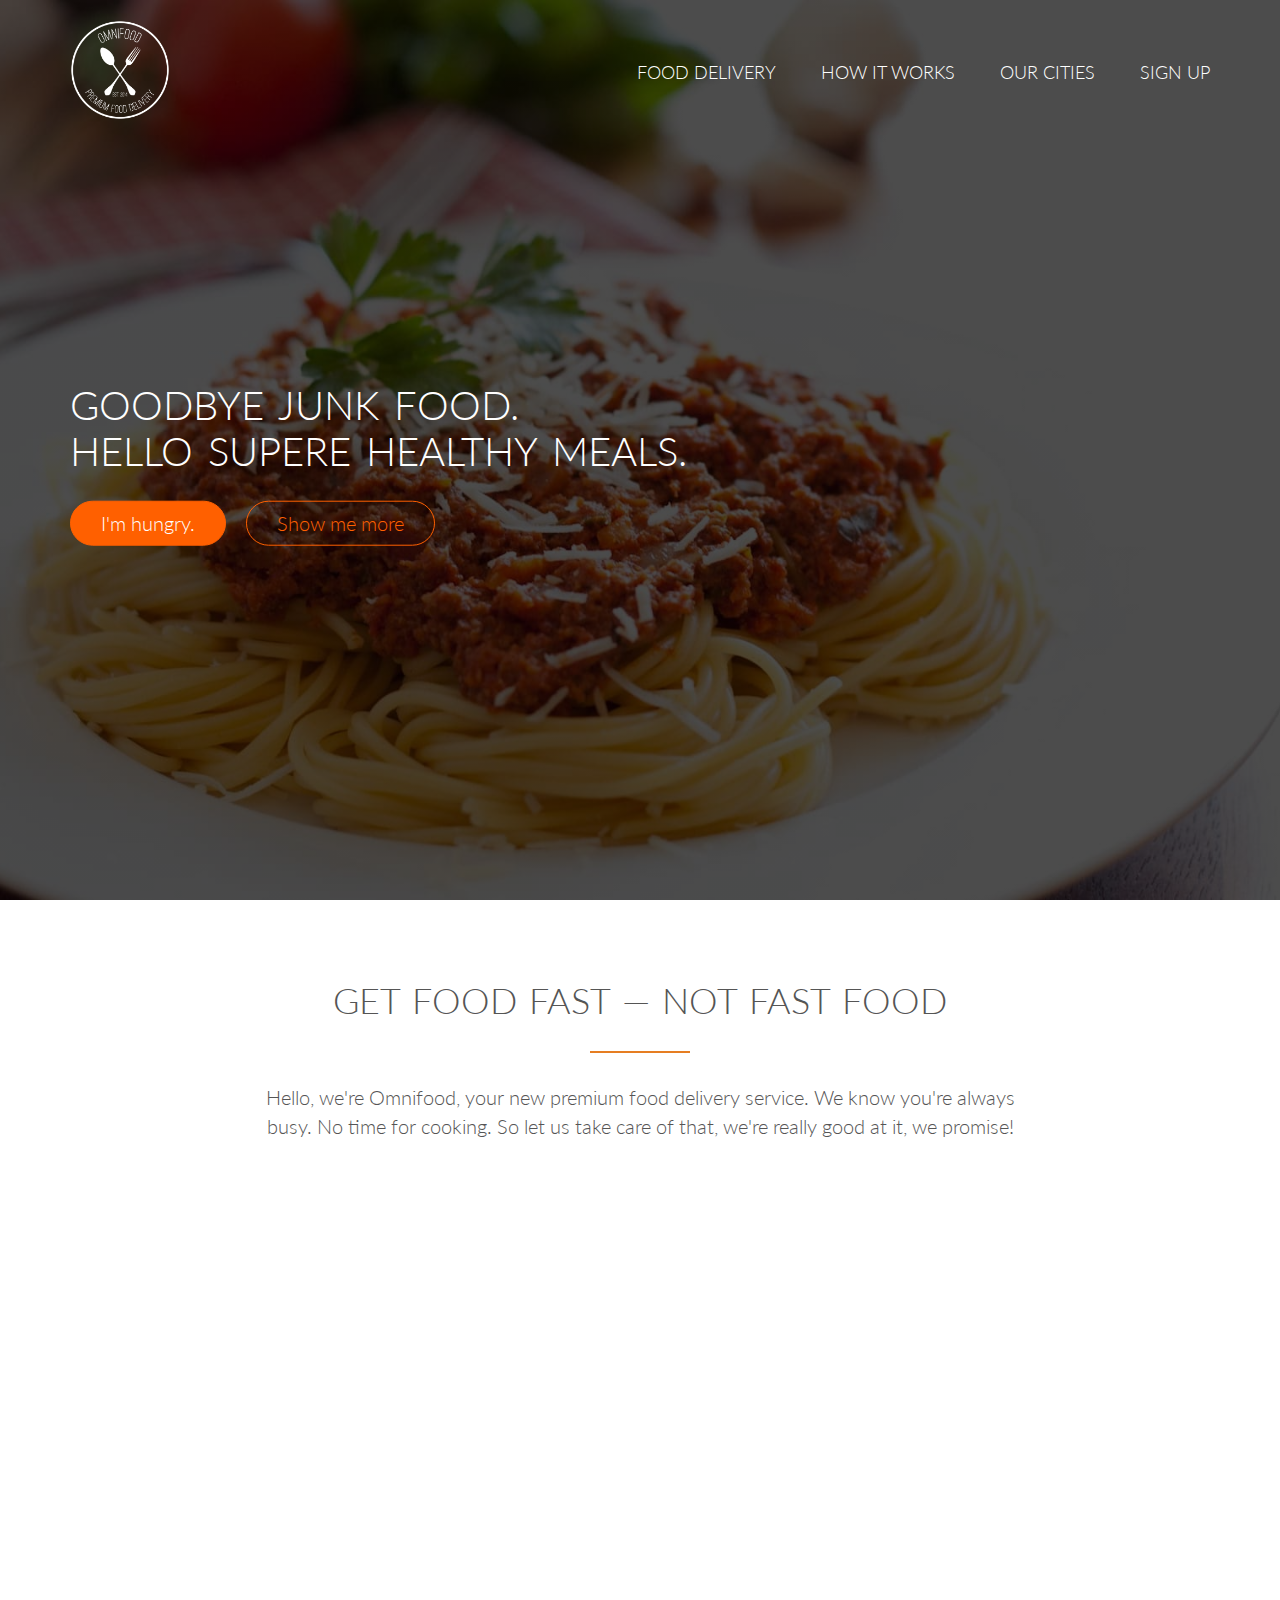
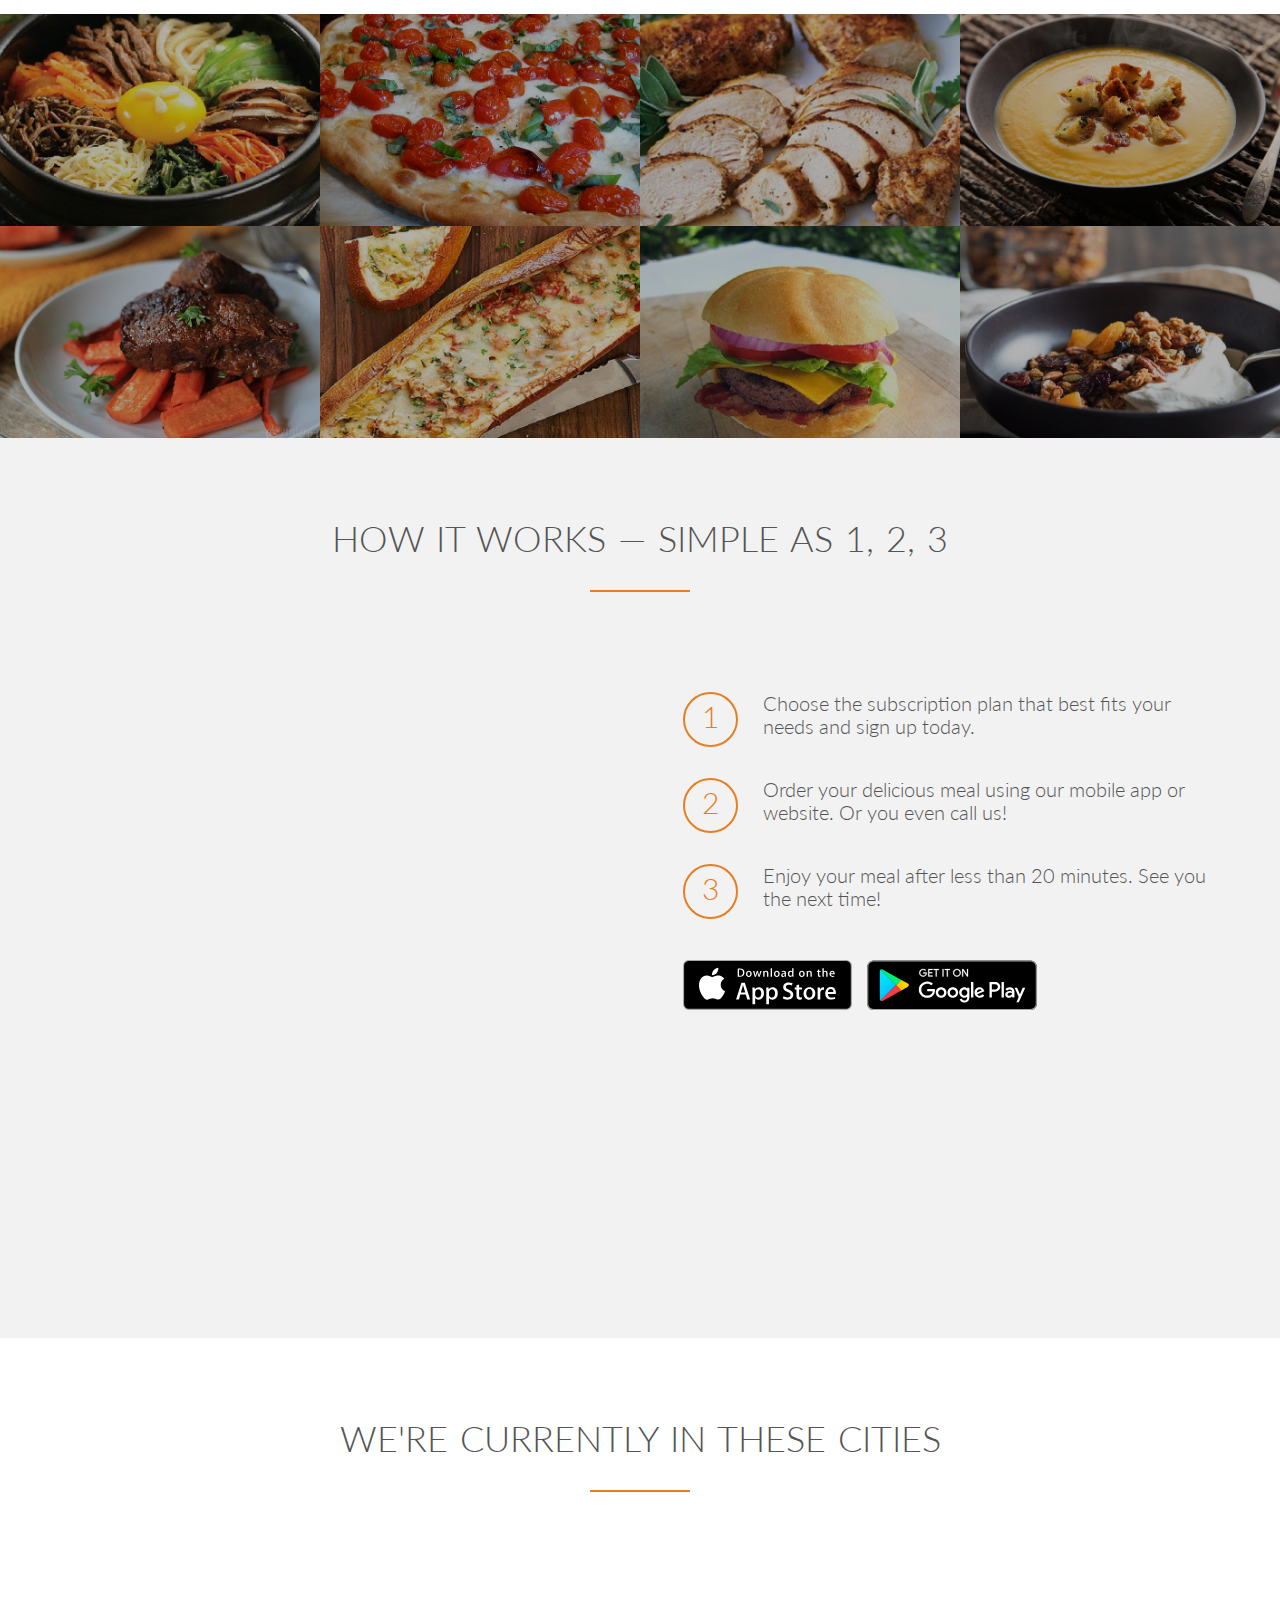
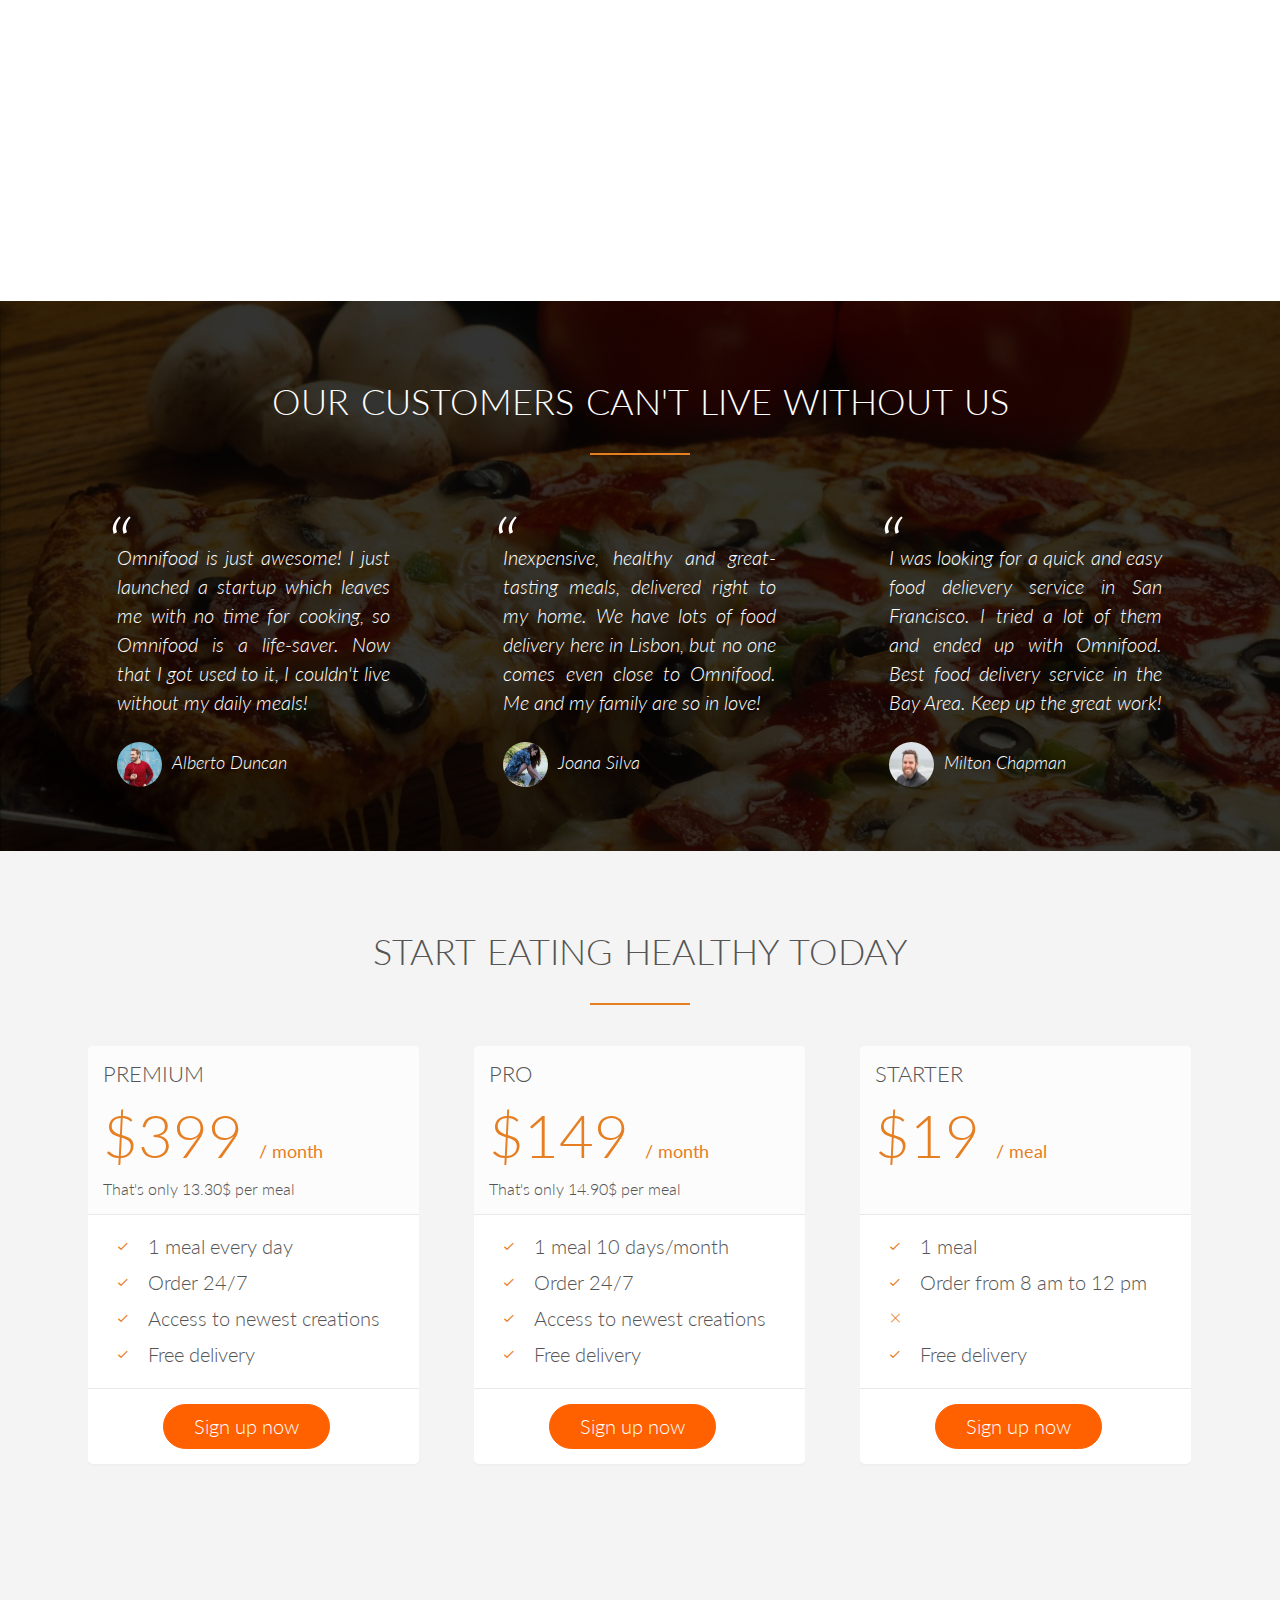
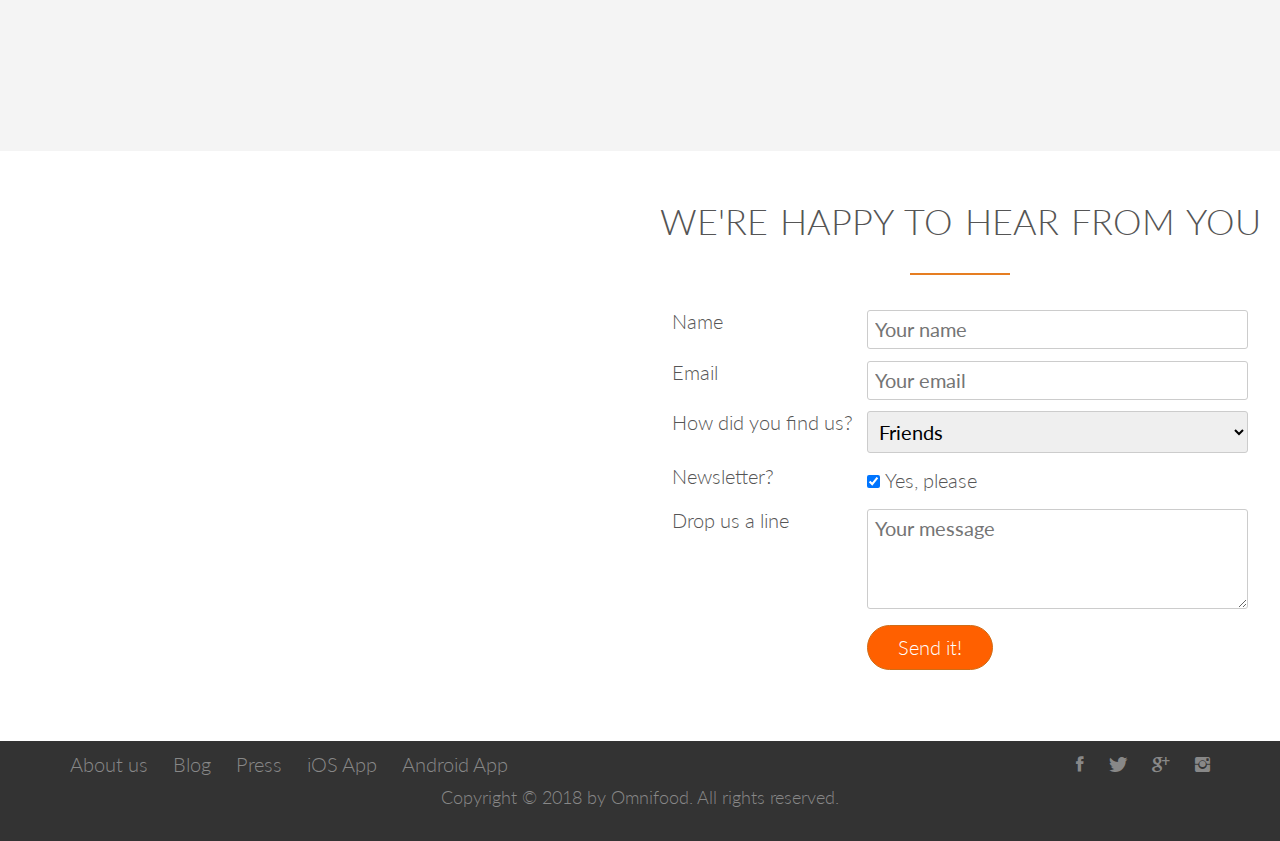
==== commit f28df443: "add map to website" ====
--- a/omni food/index.html
+++ b/omni food/index.html
@@ -5,6 +5,8 @@
 	<title>Omnifood</title>
 
 	<meta name="viewport" content="width=width=device-width, initial-scale=1.0">
+	<meta name="description" content="Omnifood is a premium food delievery service with the mission to bring affordable and healthy meals to as many people as possible.">
+
 	<link rel="stylesheet" type="text/css" href="resource/css/style.css">
 	<link rel="stylesheet" type="text/css" href="venders/css/animated.css">
 	<link rel="stylesheet" type="text/css" href="resource/css/queries.css">
@@ -13,6 +15,17 @@
 	<link href="https://fonts.googleapis.com/css?family=Lato:100,200,300,300i,400" rel="stylesheet">
 	<link rel="stylesheet" type="text/css" href="venders/css/ionicons.min.css">
 
+
+	<link rel="apple-touch-icon" sizes="180x180" href="resource/favicon/apple-touch-icon.png">
+	<link rel="icon" type="image/png" sizes="32x32" href="resource/favicon/favicon-32x32.png">
+	<link rel="icon" type="image/png" sizes="16x16" href="resource/favicon/favicon-16x16.png">
+	<link rel="manifest" href="resource/favicon/site.webmanifest">
+	<link rel="mask-icon" href="resource/favicon/safari-pinned-tab.svg" color="#5bbad5">
+	<link rel="shortcut icon" href="resource/favicon/favicon.ico">
+	<meta name="msapplication-TileColor" content="#da532c">
+	<meta name="msapplication-config" content="resource/favicon/browserconfig.xml">
+	<meta name="theme-color" content="#ffffff">
+
 </head>
 
 <body>
@@ -20,8 +33,8 @@
 
 		<nav>
 			<div class="row">
-				<img src="resource/image/logo-white.png" class="logo">
-	<img src="resource/image/logo.png" class="logo-black" >
+				<img src="resource/image/logo-white.png" alt="white logo"  class="logo">
+	<img src="resource/image/logo.png"  alt="black logo" class="logo-black" >
 				<ul class="main-nav js--main-nav">
 					<li><a href="#features">food delivery</a></li>
 					<li><a href="#steps">how it works</a></li>
@@ -305,11 +318,15 @@
 			</div>
 		</div>
 	</section>
-	<section class="section-form">
+	<div class="map-box">
+		<div class="map"></div>
+		<div class="form-box">
 		<div class="row">
 			<h2>We're happy to hear from you</h2>
 		</div>
-		<div class="row">
+
+		<div class="row">
+
 			<form class="contact-form" action="#" method="post">
 
 
@@ -368,7 +385,8 @@
 		</div>
 	</form>
 </div>
-	</section>
+</div>
+</div>
 	<footer>
 		<div class="row">
 			<div class="col span-2-of-4">
@@ -397,8 +415,12 @@
 	<script
   src="https://ajax.googleapis.com/ajax/libs/jquery/3.3.1/jquery.min.js"
 ></script>
+
 	<script type="text/javascript" src="venders/js/jquery.waypoints.min.js">
 	</script>
+	 <script src="http://maps.google.com/maps/api/js"></script>
+	<script type="text/javascript" src="venders/js/gmaps.js">
+	</script>
 	<script type="text/javascript" src="resource/js/main.js">
 
 	</script>
--- a/omni food/resource/css/style.css
+++ b/omni food/resource/css/style.css
@@ -476,7 +476,7 @@
 	padding-bottom: 0!important;
 }
 .contact-form{
-	width: 60%;
+	width: 90%;
 	margin: 0 auto;
 
 }
@@ -497,6 +497,29 @@
 }
 *:focus{outline: none;}
 
+.map-box{
+	width: 100%;
+	height: 560px;
+	position: relative;
+
+}
+
+.map{
+	width: 100%;
+	height: 560px;
+	z-index: 0;
+	position: relative;
+}
+.form-box{
+		padding-top: 50px;
+	position: absolute;
+	width: 50%;
+	height:560px;
+	top:0;
+	right: 0;
+	background-color: rgba(255, 255, 255, 0.8);
+	z-index: 10;
+}
 /*---------FOOTER----------*/
 
 footer{
--- a/omni food/resource/css/queries.css
+++ b/omni food/resource/css/queries.css
@@ -128,6 +128,26 @@
   .works-step:last-of-type {
     margin-bottom: 20px;
   }
+  .map-box{
+  	width: 100%;
+  	height: auto;
+  	position: relative;
+
+  }
+
+  .map{
+  	width: 100%;
+  	height: 300px;
+  	z-index: 0;
+  	position: relative;
+  }
+  .form-box{
+  		padding: 30px 0;
+  	position: relative;
+  	width: 100%;
+  	height:auto;
+  
+  }
 }
 
 @media only screen and (max-width: 480px) {
